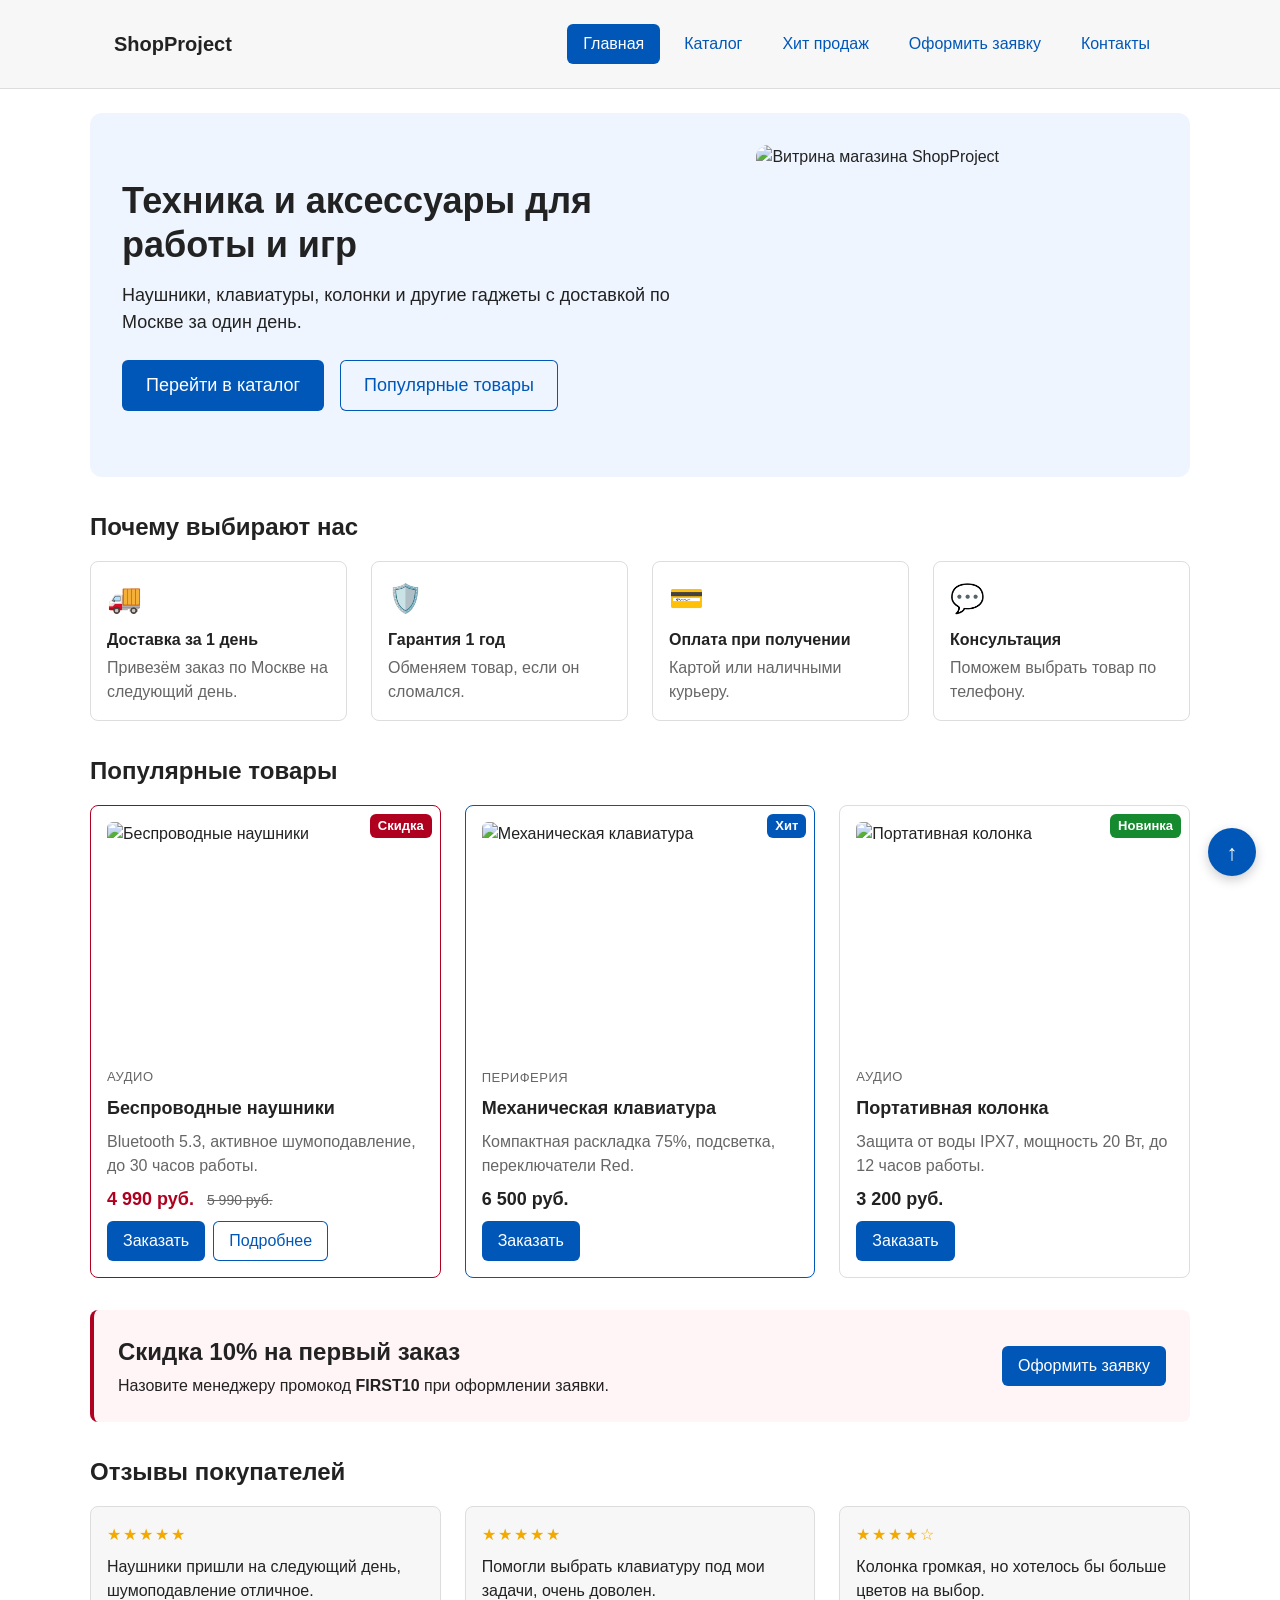
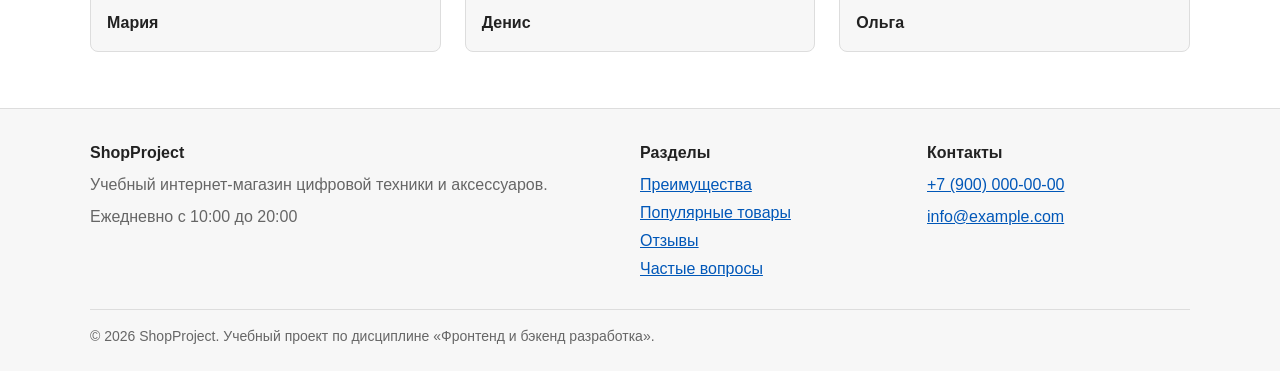
==== index.html @ fd43e6f9 "docs: add comments to HTML, CSS and JS" ====
<!DOCTYPE html>
<!-- Язык страницы - русский -->
<html lang="ru">
<!-- head - служебная информация о странице, на экране не видна -->
<head>
  <!-- Кодировка UTF-8, чтобы правильно отображались русские буквы -->
  <meta charset="UTF-8">
  <!-- Ширина страницы равна ширине экрана устройства -->
  <meta name="viewport" content="width=device-width, initial-scale=1.0">
  <!-- Краткое описание страницы для поисковиков -->
  <meta name="description" content="Интернет-магазин цифровой техники и аксессуаров: наушники, клавиатуры, колонки. Популярные товары, отзывы и быстрая заявка.">
  <!-- Open Graph: как выглядит ссылка на сайт в мессенджерах -->
  <meta property="og:type" content="website">
  <!-- Заголовок для превью ссылки -->
  <meta property="og:title" content="ShopProject — интернет-магазин цифровой техники">
  <!-- Описание для превью ссылки -->
  <meta property="og:description" content="Интернет-магазин цифровой техники и аксессуаров: наушники, клавиатуры, колонки. Популярные товары, отзывы и быстрая заявка.">
  <!-- Картинка для превью ссылки -->
  <meta property="og:image" content="https://marni52.github.io/kr1-html-css-shop/images/preview.jpg">
  <!-- Название вкладки браузера (у каждой страницы своё) -->
  <title>ShopProject — интернет-магазин цифровой техники</title>
  <!-- Иконка сайта во вкладке -->
  <link rel="icon" href="images/favicon.svg" type="image/svg+xml">
  <!-- Подключение общего файла стилей -->
  <link rel="stylesheet" href="css/style.css">
  <!-- Подключение скрипта; defer - скрипт выполнится после загрузки HTML -->
  <script src="js/main.js" defer></script>
</head>
<!-- body - всё, что видно на экране -->
<body>
  <!-- Шапка сайта; класс site-header делает её «липкой» (position: sticky) -->
  <header class="site-header">
    <!-- Внутренний контейнер: логотип и меню в одну строку через Flexbox -->
    <div class="site-header__inner">
      <!-- Логотип - ссылка на главную страницу -->
      <a class="site-header__logo" href="index.html">ShopProject</a>

      <!-- Основное меню; aria-label объясняет назначение блока экранному диктору -->
      <nav class="site-nav" aria-label="Основная навигация">
        <!-- Список пунктов меню; у текущей страницы модификатор site-nav__link--active и aria-current="page" -->
        <ul class="site-nav__list">
        <li class="site-nav__item"><a class="site-nav__link site-nav__link--active" href="index.html" aria-current="page">Главная</a></li>
        <li class="site-nav__item"><a class="site-nav__link" href="catalog.html">Каталог</a></li>
        <li class="site-nav__item"><a class="site-nav__link" href="product.html">Хит продаж</a></li>
        <li class="site-nav__item"><a class="site-nav__link" href="order.html">Оформить заявку</a></li>
        <li class="site-nav__item"><a class="site-nav__link" href="contacts.html">Контакты</a></li>
        </ul>
      </nav>
    </div>
  </header>

  <!-- main - основное содержимое страницы, на странице он один -->
  <main>
    <!-- Hero-блок: первый экран, текст и картинка в две колонки (Grid) -->
    <section class="hero">
      <!-- Левая колонка с текстом -->
      <div class="hero__content">
        <!-- Главный заголовок страницы h1 -->
        <h1 class="hero__title">Техника и аксессуары для работы и игр</h1>
        <!-- Подзаголовок -->
        <p class="hero__text">Наушники, клавиатуры, колонки и другие гаджеты с доставкой по Москве за один день.</p>
        <!-- Кнопки первого экрана в строку (Flexbox) -->
        <div class="hero__actions">
          <!-- Основная кнопка - переход в каталог -->
          <a class="button button--primary button--large" href="catalog.html">Перейти в каталог</a>
          <!-- Второстепенная кнопка - якорь на популярные товары -->
          <a class="button button--secondary button--large" href="#popular">Популярные товары</a>
        </div>
      </div>
      <!-- Правая колонка с картинкой витрины -->
      <img class="hero__image" src="images/products/store.svg" alt="Витрина магазина ShopProject" width="400" height="300">
    </section>

    <!-- Раздел «Преимущества»; id - цель якоря index.html#advantages -->
    <section class="section" id="advantages">
      <!-- Заголовок раздела -->
      <h2 class="section__title">Почему выбирают нас</h2>
      <!-- Список преимуществ, 4 колонки (Grid) -->
      <ul class="advantages-list">
        <!-- Преимущество 1; aria-hidden скрывает эмодзи от экранного диктора -->
        <li class="advantages-list__item"><span class="advantages-list__icon" aria-hidden="true">🚚</span><span class="advantages-list__title">Доставка за 1 день</span><span class="advantages-list__text">Привезём заказ по Москве на следующий день.</span></li>
        <!-- Преимущество 2 -->
        <li class="advantages-list__item"><span class="advantages-list__icon" aria-hidden="true">🛡️</span><span class="advantages-list__title">Гарантия 1 год</span><span class="advantages-list__text">Обменяем товар, если он сломался.</span></li>
        <!-- Преимущество 3 -->
        <li class="advantages-list__item"><span class="advantages-list__icon" aria-hidden="true">💳</span><span class="advantages-list__title">Оплата при получении</span><span class="advantages-list__text">Картой или наличными курьеру.</span></li>
        <!-- Преимущество 4 -->
        <li class="advantages-list__item"><span class="advantages-list__icon" aria-hidden="true">💬</span><span class="advantages-list__title">Консультация</span><span class="advantages-list__text">Поможем выбрать товар по телефону.</span></li>
      </ul>
    </section>

    <!-- Раздел «Популярные товары»; id - цель якоря index.html#popular -->
    <section class="section" id="popular">
      <!-- Заголовок раздела -->
      <h2 class="section__title">Популярные товары</h2>
      <!-- Сетка карточек: 3 колонки через CSS Grid -->
      <div class="products-grid">
        <!-- Карточка товара: блок product-card с модификатором product-card--discount -->
        <article class="product-card product-card--discount">
          <!-- Бейдж «Скидка»: position: absolute в правом верхнем углу карточки -->
          <span class="product-card__badge product-card__badge--sale">Скидка</span>
          <!-- Картинка товара; alt - описание для тех, у кого картинка не загрузилась -->
          <img class="product-card__image" src="images/products/headphones.svg" alt="Беспроводные наушники" width="400" height="300" loading="lazy">
          <!-- Категория товара -->
          <p class="product-card__category">Аудио</p>
          <!-- Название товара - ссылка на страницу товара -->
          <h3 class="product-card__title"><a class="product-card__link" href="product.html">Беспроводные наушники</a></h3>
          <!-- Краткое описание -->
          <p class="product-card__description">Bluetooth 5.3, активное шумоподавление, до 30 часов работы.</p>
          <!-- Цена; старая цена перечёркнута (del - удалённый текст) -->
          <p class="product-card__price">4 990 руб. <del class="product-card__old-price">5 990 руб.</del></p>
          <!-- Кнопки карточки, прижаты к низу (margin-top: auto) -->
          <div class="product-card__actions">
            <!-- Кнопка «Заказать»: data-product хранит название товара для формы -->
            <button class="button button--primary product-card__button" type="button" data-product="Беспроводные наушники">Заказать</button>
            <!-- Ссылка на подробную страницу товара -->
            <a class="button button--secondary product-card__button" href="product.html">Подробнее</a>
          </div>
        </article>

        <!-- Карточка товара: блок product-card с модификатором product-card--featured -->
        <article class="product-card product-card--featured">
          <!-- Бейдж «Хит»: position: absolute в правом верхнем углу карточки -->
          <span class="product-card__badge product-card__badge--hit">Хит</span>
          <!-- Картинка товара; alt - описание для тех, у кого картинка не загрузилась -->
          <img class="product-card__image" src="images/products/keyboard.svg" alt="Механическая клавиатура" width="400" height="300" loading="lazy">
          <!-- Категория товара -->
          <p class="product-card__category">Периферия</p>
          <!-- Название товара -->
          <h3 class="product-card__title">Механическая клавиатура</h3>
          <!-- Краткое описание -->
          <p class="product-card__description">Компактная раскладка 75%, подсветка, переключатели Red.</p>
          <!-- Цена -->
          <p class="product-card__price">6 500 руб.</p>
          <!-- Кнопки карточки, прижаты к низу (margin-top: auto) -->
          <div class="product-card__actions">
            <!-- Кнопка «Заказать»: data-product хранит название товара для формы -->
            <button class="button button--primary product-card__button" type="button" data-product="Механическая клавиатура">Заказать</button>
          </div>
        </article>

        <!-- Карточка товара: блок product-card -->
        <article class="product-card">
          <!-- Бейдж «Новинка»: position: absolute в правом верхнем углу карточки -->
          <span class="product-card__badge product-card__badge--new">Новинка</span>
          <!-- Картинка товара; alt - описание для тех, у кого картинка не загрузилась -->
          <img class="product-card__image" src="images/products/speaker.svg" alt="Портативная колонка" width="400" height="300" loading="lazy">
          <!-- Категория товара -->
          <p class="product-card__category">Аудио</p>
          <!-- Название товара -->
          <h3 class="product-card__title">Портативная колонка</h3>
          <!-- Краткое описание -->
          <p class="product-card__description">Защита от воды IPX7, мощность 20 Вт, до 12 часов работы.</p>
          <!-- Цена -->
          <p class="product-card__price">3 200 руб.</p>
          <!-- Кнопки карточки, прижаты к низу (margin-top: auto) -->
          <div class="product-card__actions">
            <!-- Кнопка «Заказать»: data-product хранит название товара для формы -->
            <button class="button button--primary product-card__button" type="button" data-product="Портативная колонка">Заказать</button>
          </div>
        </article>
      </div>

      <!-- Сообщение об успешной отправке; hidden - скрыто, пока форма не отправлена; role="status" - диктор прочитает его -->
      <p class="success-message" id="success-message" role="status" tabindex="-1" hidden>Форма успешно отправлена! Мы свяжемся с вами в течение часа.</p>
    </section>

    <!-- aside - дополнительный блок: акция, не основное содержимое страницы -->
    <aside class="promo">
      <!-- Текст акции -->
      <div class="promo__content">
        <!-- Заголовок акции -->
        <h2 class="promo__title">Скидка 10% на первый заказ</h2>
        <!-- Условия акции -->
        <p class="promo__text">Назовите менеджеру промокод <strong>FIRST10</strong> при оформлении заявки.</p>
      </div>
      <!-- Кнопка перехода к заявке -->
      <a class="button button--primary" href="order.html">Оформить заявку</a>
    </aside>

    <!-- Раздел «Отзывы»; id - цель якоря index.html#reviews -->
    <section class="section" id="reviews">
      <!-- Заголовок раздела -->
      <h2 class="section__title">Отзывы покупателей</h2>
      <!-- Отзывы сеткой в 3 колонки -->
      <div class="reviews">
        <!-- Отзыв 1: figure объединяет цитату и подпись -->
        <figure class="review">
          <!-- Оценка звёздами; role="img" и aria-label - оценка словами для экранного диктора -->
          <p class="review__rating" role="img" aria-label="Оценка 5 из 5">★★★★★</p>
          <!-- Текст отзыва -->
          <blockquote class="review__text">Наушники пришли на следующий день, шумоподавление отличное.</blockquote>
          <!-- Автор отзыва -->
          <figcaption><cite class="review__author">Мария</cite></figcaption>
        </figure>
        <!-- Отзыв 2 -->
        <figure class="review">
          <!-- Оценка -->
          <p class="review__rating" role="img" aria-label="Оценка 5 из 5">★★★★★</p>
          <!-- Текст -->
          <blockquote class="review__text">Помогли выбрать клавиатуру под мои задачи, очень доволен.</blockquote>
          <!-- Автор -->
          <figcaption><cite class="review__author">Денис</cite></figcaption>
        </figure>
        <!-- Отзыв 3 -->
        <figure class="review">
          <!-- Оценка 4 из 5 -->
          <p class="review__rating" role="img" aria-label="Оценка 4 из 5">★★★★☆</p>
          <!-- Текст -->
          <blockquote class="review__text">Колонка громкая, но хотелось бы больше цветов на выбор.</blockquote>
          <!-- Автор -->
          <figcaption><cite class="review__author">Ольга</cite></figcaption>
        </figure>
      </div>
    </section>
  </main>

  <!-- Подвал сайта; id="contacts" - цель якорной ссылки index.html#contacts -->
  <footer class="site-footer" id="contacts">
    <!-- Три колонки подвала через Grid -->
    <div class="site-footer__inner">
      <!-- Колонка «О магазине» -->
      <section class="site-footer__column">
        <!-- Заголовок колонки -->
        <h2 class="site-footer__title">ShopProject</h2>
        <!-- Описание магазина -->
        <p class="site-footer__text">Учебный интернет-магазин цифровой техники и аксессуаров.</p>
        <!-- Режим работы -->
        <p class="site-footer__text">Ежедневно с 10:00 до 20:00</p>
      </section>

      <!-- Колонка с навигацией по разделам главной страницы -->
      <nav class="site-footer__column" aria-label="Разделы сайта">
        <!-- Заголовок колонки -->
        <h2 class="site-footer__title">Разделы</h2>
        <!-- Список якорных ссылок на разделы главной -->
        <ul class="site-footer__list">
          <li class="site-footer__item"><a href="index.html#advantages">Преимущества</a></li>
          <li class="site-footer__item"><a href="index.html#popular">Популярные товары</a></li>
          <li class="site-footer__item"><a href="index.html#reviews">Отзывы</a></li>
          <li class="site-footer__item"><a href="contacts.html#faq">Частые вопросы</a></li>
        </ul>
      </nav>

      <!-- Колонка с контактами -->
      <section class="site-footer__column">
        <!-- Заголовок колонки -->
        <h2 class="site-footer__title">Контакты</h2>
        <!-- Телефон: tel: открывает звонок на телефоне -->
        <p class="site-footer__text"><a href="tel:+79000000000">+7 (900) 000-00-00</a></p>
        <!-- Почта: mailto: открывает почтовую программу -->
        <p class="site-footer__text"><a href="mailto:info@example.com">info@example.com</a></p>
      </section>
    </div>

    <!-- Строка с копирайтом; &copy; - значок © -->
    <p class="site-footer__copyright">&copy; 2026 ShopProject. Учебный проект по дисциплине «Фронтенд и бэкенд разработка».</p>
  </footer>

  <!-- Кнопка «Наверх»: position: fixed держит её в правом нижнем углу окна; #top - начало страницы -->
  <a class="back-to-top" href="#top" aria-label="Наверх">&uarr;</a>

  <!-- Модальное окно заявки; открывается методом showModal() из js/main.js -->
  <dialog class="order-dialog" id="order-dialog" aria-labelledby="order-dialog-title">
    <!-- Заголовок окна; на него ссылается aria-labelledby -->
    <h2 class="order-dialog__title" id="order-dialog-title">Оформление заявки</h2>
    <!-- Сюда скрипт пишет название выбранного товара -->
    <p class="order-dialog__product" id="order-dialog-product"></p>

    <!-- Форма заявки; novalidate - проверку делает наш скрипт, а не автоматическая отправка браузера -->
    <form class="order-form" id="order-form" action="#" method="post" novalidate>
      <!-- Скрытое поле: сюда скрипт записывает выбранный товар -->
      <input id="selected-product" name="selected-product" type="hidden">

      <!-- Поле «Имя» -->
      <div class="order-form__field">
        <!-- Подпись; for совпадает с id поля - клик по подписи ставит курсор в поле -->
        <label class="order-form__label" for="order-name">Имя <span class="order-form__required">*</span></label>
        <!-- Текстовое поле: минимум 2 символа, обязательно для заполнения -->
        <input class="order-form__input" id="order-name" name="name" type="text" placeholder="Введите ваше имя" minlength="2" autocomplete="given-name" required>
      </div>

      <!-- Поле «E-mail» -->
      <div class="order-form__field">
        <!-- Подпись поля -->
        <label class="order-form__label" for="order-email">E-mail <span class="order-form__required">*</span></label>
        <!-- type="email" - браузер проверяет формат почты -->
        <input class="order-form__input" id="order-email" name="email" type="email" placeholder="example@mail.ru" autocomplete="email" required>
      </div>

      <!-- Поле «Телефон» -->
      <div class="order-form__field">
        <!-- Подпись поля -->
        <label class="order-form__label" for="order-phone">Телефон <span class="order-form__required">*</span></label>
        <!-- type="tel" открывает цифровую клавиатуру на телефоне; pattern - формат номера -->
        <input class="order-form__input" id="order-phone" name="phone" type="tel" inputmode="tel" placeholder="+7 (900) 000-00-00" pattern="^\+7 \(\d{3}\) \d{3}-\d{2}-\d{2}$" aria-describedby="order-phone-hint" required>
        <!-- Подсказка формата; связана с полем через aria-describedby -->
        <small class="order-form__hint" id="order-phone-hint">Формат: +7 (900) 000-00-00</small>
      </div>

      <!-- Поле «Дата связи» (необязательное) -->
      <div class="order-form__field">
        <!-- Подпись поля -->
        <label class="order-form__label" for="order-date">Удобная дата связи</label>
        <!-- type="date" - выбор даты из календаря -->
        <input class="order-form__input" id="order-date" name="date" type="date">
      </div>

      <!-- Поле «Тема заявки» -->
      <div class="order-form__field">
        <!-- Подпись поля -->
        <label class="order-form__label" for="order-topic">Тема заявки <span class="order-form__required">*</span></label>
        <!-- Выпадающий список; пустой value у первого пункта - значит, тема не выбрана -->
        <select class="order-form__select" id="order-topic" name="topic" required>
          <option value="">Выберите тему</option>
          <option value="product">Заказ товара</option>
          <option value="consultation">Консультация</option>
          <option value="delivery">Доставка</option>
        </select>
      </div>

      <!-- Поле «Комментарий» -->
      <div class="order-form__field">
        <!-- Подпись поля -->
        <label class="order-form__label" for="order-comment">Комментарий</label>
        <!-- textarea - многострочное поле, rows="3" - высота в 3 строки -->
        <textarea class="order-form__textarea" id="order-comment" name="comment" rows="3" placeholder="Укажите дополнительную информацию"></textarea>
      </div>

      <!-- Согласие на обработку данных -->
      <div class="order-form__field">
        <!-- Флажок внутри label - клик по тексту тоже ставит галочку -->
        <label class="order-form__option">
          <!-- required - без галочки форма не отправится -->
          <input class="order-form__checkbox" id="order-agreement" name="agreement" type="checkbox" required>
          Я согласен на обработку персональных данных
        </label>
      </div>

      <!-- Кнопки формы -->
      <div class="order-form__actions">
        <!-- type="button" - кнопка не отправляет форму, а закрывает окно -->
        <button class="button button--secondary" type="button" id="close-order-dialog">Закрыть</button>
        <!-- type="submit" - отправка формы -->
        <button class="button button--primary" type="submit">Отправить заявку</button>
      </div>
    </form>
  </dialog>
</body>
</html>
---- css/style.css ----
/* =========================================================
   Стили учебного интернет-магазина ShopProject
   Порядок разделов:
   1. Переменные  2. Базовые стили  3. Кнопки
   4. Шапка, навигация, подвал  5. Общие блоки страниц
   6. Карточки и сетки  7. Каталог  8. Страница товара
   9. Страница заказа  10. Контакты и FAQ
   11. Модальное окно и форма  12. Кнопка «Наверх»
   ========================================================= */

/* =========================================================
   1. Переменные проекта
   ========================================================= */

:root { /* :root - корневой элемент html, здесь хранятся переменные */
  /* Цвета */
  --color-bg: #ffffff; /* фон страницы */
  --color-text: #222222; /* основной цвет текста */
  --color-muted: #666666; /* приглушённый текст: описания, подсказки */
  --color-primary: #0057b8; /* фирменный синий цвет: кнопки, ссылки */
  --color-primary-dark: #003f86; /* тёмный синий для наведения */
  --color-border: #dddddd; /* цвет рамок */
  --color-surface: #f7f7f7; /* серый фон шапки, подвала, фильтров */
  --color-surface-accent: #eef5ff; /* голубой фон hero-блока */
  --color-danger: #b00020; /* красный: ошибки и скидки */
  --color-danger-bg: #fff5f6; /* светло-красный фон поля с ошибкой */
  --color-success: #168a2f; /* зелёный: успешная отправка, наличие */
  --color-success-bg: #eefaf0; /* светло-зелёный фон сообщения об успехе */
  --color-warning: #f2a900; /* жёлтый: звёзды рейтинга */
  --color-white: #ffffff; /* белый текст на цветных кнопках */
  --color-backdrop: rgba(0, 0, 0, 0.5); /* полупрозрачное затемнение за модальным окном */

  /* Отступы - единая шкала */
  --space-xs: 4px; /* очень маленький отступ */
  --space-sm: 8px; /* маленький отступ */
  --space-md: 16px; /* средний отступ */
  --space-lg: 24px; /* большой отступ */
  --space-xl: 32px; /* очень большой отступ */

  /* Скругления углов */
  --radius-sm: 6px; /* кнопки и поля */
  --radius-md: 8px; /* карточки */
  --radius-lg: 12px; /* крупные блоки и модальное окно */

  /* Размеры */
  --container-width: 1100px; /* максимальная ширина содержимого */
  --header-height: 88px; /* высота шапки, нужна для sticky-фильтра */
  --focus-ring: 2px solid var(--color-primary); /* рамка фокуса для клавиатуры */

  /* Слои (z-index) */
  --z-header: 10; /* шапка выше содержимого страницы */
  --z-back-to-top: 20; /* кнопка «Наверх» выше шапки */
}

/* =========================================================
   2. Базовые стили
   ========================================================= */

* { /* * - универсальный селектор, все элементы */
  box-sizing: border-box; /* width включает padding и border */
}

html {
  scroll-behavior: smooth; /* плавная прокрутка к якорям */
  scroll-padding-top: calc(var(--header-height) + var(--space-md)); /* якорь не прячется под sticky-шапкой */
}

body {
  margin: 0; /* убираем стандартный отступ браузера */
  font-family: Arial, sans-serif; /* основной шрифт сайта */
  line-height: 1.5; /* межстрочный интервал для читаемости */
  color: var(--color-text); /* цвет текста из переменной */
  background-color: var(--color-bg); /* цвет фона из переменной */
}

main {
  padding: var(--space-lg); /* отступ основного содержимого от краёв окна */
}

img {
  display: block; /* убираем пустое место под картинкой */
  max-width: 100%; /* картинка не выходит за пределы родителя */
  height: auto; /* высота меняется пропорционально ширине */
}

a {
  color: var(--color-primary); /* цвет ссылок */
}

a:hover {
  color: var(--color-primary-dark); /* ссылка темнеет при наведении */
}

a:focus-visible {
  outline: var(--focus-ring); /* видимая рамка при переходе клавишей Tab */
  outline-offset: 3px; /* рамка отодвинута от текста */
}

:target { /* элемент, к которому перешли по якорю (#popular и т.п.) */
  outline: 2px dashed var(--color-primary); /* пунктирная рамка показывает, куда перешли */
  outline-offset: 4px; /* рамка чуть дальше от блока */
}

/* =========================================================
   3. Блок button - кнопка
   ========================================================= */

.button {
  display: inline-block; /* кнопка в строку, но с внутренними отступами */
  padding: var(--space-sm) var(--space-md); /* внутренние отступы: 8px сверху/снизу, 16px слева/справа */
  font: inherit; /* шрифт как у страницы, а не системный */
  text-align: center; /* текст по центру кнопки */
  text-decoration: none; /* у ссылки-кнопки нет подчёркивания */
  border: none; /* убираем стандартную рамку button */
  border-radius: var(--radius-sm); /* скругление углов */
  cursor: pointer; /* курсор-рука при наведении */
}

.button--primary { /* модификатор: основная синяя кнопка */
  color: var(--color-white); /* белый текст */
  background-color: var(--color-primary); /* синий фон */
}

.button--primary:hover {
  color: var(--color-white); /* текст остаётся белым */
  background-color: var(--color-primary-dark); /* фон темнеет при наведении */
}

.button--secondary { /* модификатор: второстепенная кнопка с рамкой */
  color: var(--color-primary); /* синий текст */
  background-color: transparent; /* прозрачный фон */
  box-shadow: inset 0 0 0 1px var(--color-primary); /* рамка тенью, чтобы размер не менялся */
}

.button--secondary:hover {
  color: var(--color-white); /* текст белеет */
  background-color: var(--color-primary); /* фон закрашивается синим */
}

.button--large { /* модификатор: увеличенная кнопка */
  padding: 12px var(--space-lg); /* больше внутренние отступы */
  font-size: 18px; /* крупнее текст */
}

.button:active {
  transform: translateY(1px); /* кнопка «нажимается» вниз на 1px */
}

.button:focus-visible {
  outline: var(--focus-ring); /* рамка фокуса для клавиатуры */
  outline-offset: 3px; /* отступ рамки от кнопки */
}

.button:disabled,
.button--disabled { /* недоступная кнопка */
  opacity: 0.6; /* кнопка бледнее */
  cursor: not-allowed; /* курсор «запрещено» */
}

/* =========================================================
   4. Шапка, навигация, подвал
   ========================================================= */

.site-header {
  position: sticky; /* шапка прилипает к верху окна при прокрутке */
  top: 0; /* прилипает к самому верху */
  z-index: var(--z-header); /* шапка поверх карточек и другого содержимого */
  background-color: var(--color-surface); /* серый фон, чтобы под шапкой не просвечивал текст */
  border-bottom: 1px solid var(--color-border); /* линия под шапкой */
}

.site-header__inner {
  display: flex; /* логотип и меню в одну строку */
  flex-wrap: wrap; /* меню переносится, если не хватает места */
  justify-content: space-between; /* логотип слева, меню справа */
  align-items: center; /* выравнивание по вертикали по центру */
  gap: var(--space-md); /* расстояние между логотипом и меню */
  max-width: var(--container-width); /* ширина не больше контейнера */
  margin: 0 auto; /* контейнер по центру страницы */
  padding: var(--space-lg); /* внутренние отступы шапки */
}

.site-header__logo {
  font-size: 20px; /* размер текста логотипа */
  font-weight: 700; /* жирный логотип */
  color: var(--color-text); /* тёмный цвет */
  text-decoration: none; /* без подчёркивания */
}

.site-header__logo:hover {
  color: var(--color-primary); /* при наведении логотип синеет */
}

.site-nav__list {
  display: flex; /* пункты меню в строку */
  flex-wrap: wrap; /* перенос пунктов на новую строку */
  justify-content: center; /* пункты по центру */
  align-items: center; /* по вертикали по центру */
  gap: var(--space-sm); /* расстояние между пунктами */
  margin: 0; /* убираем стандартный отступ списка */
  padding: 0; /* убираем стандартный отступ слева у ul */
  list-style: none; /* убираем маркеры списка */
}

.site-nav__link {
  display: inline-block; /* чтобы у ссылки работали padding */
  padding: var(--space-sm) var(--space-md); /* увеличиваем область клика */
  color: var(--color-primary); /* синий текст */
  text-decoration: none; /* без подчёркивания */
  border-radius: var(--radius-sm); /* скругление фона при наведении */
}

.site-nav__link:hover {
  color: var(--color-white); /* белый текст при наведении */
  background-color: var(--color-primary); /* синий фон при наведении */
}

.site-nav__link:focus-visible {
  outline: var(--focus-ring); /* рамка фокуса */
  outline-offset: 3px; /* отступ рамки */
}

.site-nav__link--active { /* модификатор: ссылка на текущую страницу */
  color: var(--color-white); /* белый текст */
  background-color: var(--color-primary); /* выделена синим фоном */
}

.site-footer {
  padding: var(--space-xl) var(--space-lg) var(--space-lg); /* отступы подвала */
  background-color: var(--color-surface); /* серый фон */
  border-top: 1px solid var(--color-border); /* линия над подвалом */
}

.site-footer__inner {
  display: grid; /* колонки подвала через Grid */
  grid-template-columns: 2fr 1fr 1fr; /* первая колонка в 2 раза шире */
  gap: var(--space-lg); /* расстояние между колонками */
  max-width: var(--container-width); /* ширина как у контейнера */
  margin: 0 auto; /* по центру */
}

.site-footer__title {
  margin: 0 0 var(--space-sm); /* отступ только снизу */
  font-size: 16px; /* размер заголовка колонки */
}

.site-footer__text {
  margin: 0 0 var(--space-sm); /* отступ снизу между строками */
  color: var(--color-muted); /* серый текст */
}

.site-footer__list {
  margin: 0; /* без внешних отступов */
  padding: 0; /* без отступа слева */
  list-style: none; /* без маркеров */
}

.site-footer__item {
  margin-bottom: var(--space-xs); /* расстояние между пунктами */
}

.site-footer__copyright {
  max-width: var(--container-width); /* ширина как у контейнера */
  margin: var(--space-lg) auto 0; /* отступ сверху, по центру */
  padding-top: var(--space-md); /* отступ от линии */
  border-top: 1px solid var(--color-border); /* линия над копирайтом */
  font-size: 14px; /* мелкий текст */
  color: var(--color-muted); /* серый цвет */
}

/* =========================================================
   5. Общие блоки страниц
   ========================================================= */

.breadcrumbs {
  max-width: var(--container-width); /* ширина как у контейнера */
  margin: 0 auto var(--space-md); /* по центру, отступ снизу */
  font-size: 14px; /* мелкий шрифт */
  color: var(--color-muted); /* серый цвет */
}

.breadcrumbs__link {
  color: var(--color-primary); /* ссылки синие */
}

.breadcrumbs__current::before { /* ::before добавляет текст перед элементом */
  content: " / "; /* разделитель между пунктами */
  color: var(--color-muted); /* серый разделитель */
}

.breadcrumbs__link + .breadcrumbs__link::before { /* разделитель между двумя ссылками подряд */
  content: " / "; /* такой же разделитель */
  color: var(--color-muted); /* серый цвет */
}

.hero {
  display: grid; /* текст и картинка в две колонки */
  grid-template-columns: 3fr 2fr; /* текст шире картинки */
  align-items: center; /* по вертикали по центру */
  gap: var(--space-xl); /* расстояние между колонками */
  max-width: var(--container-width); /* ширина контейнера */
  margin: 0 auto var(--space-xl); /* по центру, отступ снизу */
  padding: var(--space-xl); /* внутренние отступы */
  background-color: var(--color-surface-accent); /* голубой фон */
  border-radius: var(--radius-lg); /* скруглённые углы */
}

.hero__title {
  margin: 0 0 var(--space-md); /* отступ только снизу */
  font-size: 36px; /* крупный заголовок */
  line-height: 1.2; /* плотнее строки у заголовка */
}

.hero__text {
  margin: 0 0 var(--space-lg); /* отступ снизу до кнопок */
  font-size: 18px; /* текст крупнее обычного */
}

.hero__actions {
  display: flex; /* кнопки в строку */
  flex-wrap: wrap; /* перенос кнопок на узком экране */
  gap: var(--space-md); /* расстояние между кнопками */
}

.hero__image {
  border-radius: var(--radius-lg); /* скругление картинки */
}

.section {
  max-width: var(--container-width); /* ширина контейнера */
  margin: 0 auto var(--space-xl); /* по центру, отступ снизу */
}

.section__title {
  margin: 0 0 var(--space-md); /* отступ под заголовком */
}

.section__text {
  margin: 0 0 var(--space-md); /* отступ под абзацем */
  color: var(--color-muted); /* серый текст */
}

.advantages-list {
  display: grid; /* преимущества сеткой */
  grid-template-columns: repeat(4, 1fr); /* 4 равные колонки */
  gap: var(--space-lg); /* расстояние между ячейками */
  margin: 0; /* без отступов списка */
  padding: 0; /* без отступа слева */
  list-style: none; /* без маркеров */
}

.advantages-list__item {
  padding: var(--space-md); /* внутренний отступ */
  border: 1px solid var(--color-border); /* рамка */
  border-radius: var(--radius-md); /* скругление */
}

.advantages-list__icon {
  display: block; /* иконка на отдельной строке */
  margin-bottom: var(--space-sm); /* отступ под иконкой */
  font-size: 28px; /* размер эмодзи-иконки */
}

.advantages-list__title {
  display: block; /* заголовок на отдельной строке */
  margin-bottom: var(--space-xs); /* отступ под заголовком */
  font-weight: 700; /* жирный */
}

.advantages-list__text {
  color: var(--color-muted); /* серый текст */
}

.promo { /* блок акции (aside на главной) */
  display: flex; /* текст и кнопка в строку */
  flex-wrap: wrap; /* перенос на узком экране */
  justify-content: space-between; /* текст слева, кнопка справа */
  align-items: center; /* по центру по вертикали */
  gap: var(--space-md); /* расстояние */
  max-width: var(--container-width); /* ширина контейнера */
  margin: 0 auto var(--space-xl); /* по центру, отступ снизу */
  padding: var(--space-lg); /* внутренние отступы */
  border-left: 4px solid var(--color-danger); /* красная полоса слева */
  background-color: var(--color-danger-bg); /* светло-красный фон */
  border-radius: var(--radius-md); /* скругление */
}

.promo__title {
  margin: 0 0 var(--space-xs); /* отступ снизу */
}

.promo__text {
  margin: 0; /* без отступов */
}

.reviews {
  display: grid; /* отзывы сеткой */
  grid-template-columns: repeat(3, 1fr); /* 3 колонки */
  gap: var(--space-lg); /* расстояние */
}

.review {
  margin: 0; /* у blockquote/figure есть стандартный отступ - убираем */
  padding: var(--space-md); /* внутренний отступ */
  border: 1px solid var(--color-border); /* рамка */
  border-radius: var(--radius-md); /* скругление */
  background-color: var(--color-surface); /* серый фон */
}

.review__rating {
  margin: 0 0 var(--space-sm); /* отступ снизу */
  color: var(--color-warning); /* жёлтые звёзды */
  letter-spacing: 2px; /* расстояние между звёздами */
}

.review__text {
  margin: 0 0 var(--space-sm); /* отступ снизу */
}

.review__author {
  font-weight: 700; /* имя автора жирным */
  font-style: normal; /* у cite по умолчанию курсив - убираем */
}

.success-message {
  margin: var(--space-lg) 0 0; /* отступ сверху */
  padding: var(--space-md); /* внутренний отступ */
  border-left: 4px solid var(--color-success); /* зелёная полоса слева */
  background-color: var(--color-success-bg); /* светло-зелёный фон */
}

/* =========================================================
   6. Карточки товаров и сетка
   ========================================================= */

.products-grid {
  display: grid; /* карточки сеткой */
  grid-template-columns: repeat(3, 1fr); /* 3 равные колонки */
  gap: var(--space-lg); /* расстояние между карточками */
}

.product-card {
  position: relative; /* относительно карточки позиционируется бейдж */
  display: flex; /* содержимое карточки через Flexbox */
  flex-direction: column; /* элементы сверху вниз */
  gap: var(--space-sm); /* расстояние между элементами */
  padding: var(--space-md); /* внутренний отступ */
  border: 1px solid var(--color-border); /* рамка */
  border-radius: var(--radius-md); /* скругление */
  background-color: var(--color-bg); /* белый фон */
  transition: border-color 0.2s, box-shadow 0.2s; /* плавная смена рамки и тени */
}

.product-card:hover {
  border-color: var(--color-primary); /* рамка синеет при наведении */
  box-shadow: 0 4px 12px rgba(0, 0, 0, 0.08); /* лёгкая тень при наведении */
}

.product-card--featured { /* модификатор: выделенная карточка */
  border-color: var(--color-primary); /* синяя рамка сразу */
}

.product-card--discount { /* модификатор: товар со скидкой */
  border-color: var(--color-danger); /* красная рамка */
}

.product-card--out-of-stock { /* модификатор: нет в наличии */
  opacity: 0.7; /* карточка бледнее */
}

.product-card__badge {
  position: absolute; /* бейдж поверх карточки */
  top: var(--space-sm); /* 8px от верхнего края карточки */
  right: var(--space-sm); /* 8px от правого края карточки */
  z-index: 1; /* бейдж поверх картинки */
  padding: 2px var(--space-sm); /* внутренние отступы */
  font-size: 13px; /* мелкий текст */
  font-weight: 700; /* жирный */
  color: var(--color-white); /* белый текст */
  background-color: var(--color-primary); /* синий фон по умолчанию */
  border-radius: var(--radius-sm); /* скругление */
}

.product-card__badge--hit { /* модификатор бейджа «Хит» */
  background-color: var(--color-primary); /* синий */
}

.product-card__badge--sale { /* модификатор бейджа «Скидка» */
  background-color: var(--color-danger); /* красный */
}

.product-card__badge--new { /* модификатор бейджа «Новинка» */
  background-color: var(--color-success); /* зелёный */
}

.product-card__image {
  width: 100%; /* картинка на всю ширину карточки */
  aspect-ratio: 4 / 3; /* пропорции 4:3 */
  object-fit: cover; /* картинка заполняет область без искажений */
  border-radius: var(--radius-sm); /* скругление */
}

.product-card__category {
  margin: 0; /* без отступов */
  font-size: 13px; /* мелкий текст */
  text-transform: uppercase; /* заглавные буквы */
  letter-spacing: 0.5px; /* разрядка букв */
  color: var(--color-muted); /* серый */
}

.product-card__title {
  margin: 0; /* без отступов */
  font-size: 18px; /* размер заголовка */
}

.product-card__link {
  color: var(--color-text); /* ссылка-заголовок тёмная */
  text-decoration: none; /* без подчёркивания */
}

.product-card__link:hover {
  color: var(--color-primary); /* синеет при наведении */
}

.product-card__description {
  margin: 0; /* без отступов */
  color: var(--color-muted); /* серый текст */
}

.product-card__price {
  margin: 0; /* без отступов */
  font-size: 18px; /* крупнее */
  font-weight: 700; /* жирная цена */
}

.product-card--discount .product-card__price {
  color: var(--color-danger); /* у товара со скидкой цена красная */
}

.product-card__old-price {
  margin-left: var(--space-sm); /* отступ от новой цены */
  font-size: 14px; /* мельче */
  font-weight: 400; /* обычная толщина */
  color: var(--color-muted); /* серая */
  text-decoration: line-through; /* перечёркнута */
}

.product-card__actions {
  display: flex; /* кнопки в строку */
  flex-wrap: wrap; /* перенос кнопок */
  gap: var(--space-sm); /* расстояние между кнопками */
  margin-top: auto; /* блок кнопок прижат к низу карточки */
}

/* =========================================================
   7. Страница каталога
   ========================================================= */

.catalog-layout {
  display: grid; /* фильтры и товары через Grid */
  grid-template-columns: 260px 1fr; /* фильтры 260px, товары - остальное место */
  grid-template-areas: "filters products"; /* имена областей сетки */
  align-items: start; /* колонки не растягиваются по высоте */
  gap: var(--space-lg); /* расстояние между колонками */
  max-width: var(--container-width); /* ширина контейнера */
  margin: 0 auto var(--space-xl); /* по центру */
}

.catalog-filters {
  grid-area: filters; /* блок встаёт в область filters */
  position: sticky; /* фильтр прилипает при прокрутке */
  top: calc(var(--header-height) + var(--space-md)); /* прилипает под шапкой */
  padding: var(--space-md); /* внутренний отступ */
  border: 1px solid var(--color-border); /* рамка */
  border-radius: var(--radius-md); /* скругление */
  background-color: var(--color-surface); /* серый фон */
}

.catalog-filters__title {
  margin: 0 0 var(--space-md); /* отступ снизу */
}

.catalog-products {
  grid-area: products; /* блок встаёт в область products */
}

.catalog-products__header {
  display: flex; /* заголовок и сортировка в строку */
  flex-wrap: wrap; /* перенос */
  justify-content: space-between; /* по краям */
  align-items: center; /* по центру по вертикали */
  gap: var(--space-md); /* расстояние */
  margin-bottom: var(--space-md); /* отступ снизу */
}

.catalog-products__title {
  margin: 0; /* без отступов */
}

.catalog-products__sort {
  padding: 6px 10px; /* внутренние отступы select */
  border: 1px solid var(--color-border); /* рамка */
  border-radius: var(--radius-sm); /* скругление */
  font: inherit; /* шрифт страницы */
}

.filters-form {
  display: grid; /* группы фильтров друг под другом */
  gap: var(--space-md); /* расстояние между группами */
}

.filters-form__group {
  margin: 0; /* у fieldset есть стандартный отступ - убираем */
  padding: var(--space-md); /* внутренний отступ */
  border: 1px solid var(--color-border); /* рамка группы */
  border-radius: var(--radius-sm); /* скругление */
}

.filters-form__legend {
  font-weight: 700; /* заголовок группы жирный */
}

.filters-form__label {
  display: block; /* каждая подпись на новой строке */
  margin-bottom: var(--space-sm); /* отступ снизу */
}

.filters-form__input {
  width: 100%; /* поле на всю ширину */
  margin-bottom: var(--space-sm); /* отступ снизу */
  padding: 8px 10px; /* внутренние отступы */
  border: 1px solid var(--color-border); /* рамка */
  border-radius: var(--radius-sm); /* скругление */
  font: inherit; /* шрифт страницы */
}

.filters-form__input:hover {
  border-color: var(--color-primary); /* рамка синеет при наведении */
}

.filters-form__input:focus-visible,
.filters-form__checkbox:focus-visible {
  outline: var(--focus-ring); /* рамка фокуса */
  outline-offset: 3px; /* отступ рамки */
}

/* =========================================================
   8. Страница товара
   ========================================================= */

.product {
  display: grid; /* картинка и информация в две колонки */
  grid-template-columns: 1fr 1fr; /* две равные колонки */
  gap: var(--space-xl); /* расстояние между колонками */
  max-width: var(--container-width); /* ширина контейнера */
  margin: 0 auto var(--space-xl); /* по центру */
}

.product__gallery {
  position: relative; /* относительно галереи позиционируется бейдж */
  margin: 0; /* у figure есть стандартный отступ - убираем */
}

.product__image {
  width: 100%; /* картинка на всю ширину колонки */
  border: 1px solid var(--color-border); /* рамка */
  border-radius: var(--radius-lg); /* скругление */
}

.product__badge {
  position: absolute; /* бейдж поверх картинки */
  top: var(--space-md); /* 16px сверху */
  left: var(--space-md); /* 16px слева */
  padding: var(--space-xs) var(--space-sm); /* внутренние отступы */
  font-weight: 700; /* жирный */
  color: var(--color-white); /* белый текст */
  background-color: var(--color-danger); /* красный фон */
  border-radius: var(--radius-sm); /* скругление */
}

.product__caption {
  margin-top: var(--space-sm); /* отступ над подписью */
  font-size: 14px; /* мелкий текст */
  color: var(--color-muted); /* серый */
}

.product__category {
  margin: 0 0 var(--space-xs); /* отступ снизу */
  text-transform: uppercase; /* заглавные буквы */
  color: var(--color-muted); /* серый */
}

.product__title {
  margin: 0 0 var(--space-sm); /* отступ снизу */
  font-size: 32px; /* крупный заголовок */
  line-height: 1.2; /* плотнее строки */
}

.product__rating {
  margin: 0 0 var(--space-md); /* отступ снизу */
  color: var(--color-warning); /* жёлтые звёзды */
}

.product__rating-count {
  color: var(--color-muted); /* количество отзывов серым */
}

.product__price {
  margin: 0 0 var(--space-md); /* отступ снизу */
  font-size: 28px; /* крупная цена */
  font-weight: 700; /* жирная */
  color: var(--color-danger); /* красная, потому что скидка */
}

.product__old-price {
  margin-left: var(--space-sm); /* отступ от новой цены */
  font-size: 18px; /* мельче */
  font-weight: 400; /* обычная толщина */
  color: var(--color-muted); /* серая */
  text-decoration: line-through; /* перечёркнутая */
}

.product__stock {
  margin: 0 0 var(--space-md); /* отступ снизу */
  font-weight: 700; /* жирный */
  color: var(--color-success); /* зелёный - товар в наличии */
}

.product__text {
  margin: 0 0 var(--space-md); /* отступ снизу */
}

.product__features {
  margin: 0 0 var(--space-lg); /* отступ снизу */
  padding-left: var(--space-lg); /* отступ слева для маркеров */
}

.product__actions {
  display: flex; /* кнопки в строку */
  flex-wrap: wrap; /* перенос */
  gap: var(--space-md); /* расстояние между кнопками */
}

/* Таблица характеристик */
.product-table {
  width: 100%; /* таблица на всю ширину */
  border-collapse: collapse; /* соседние рамки ячеек сливаются в одну */
  border: 1px solid var(--color-border); /* внешняя рамка */
}

.product-table__caption {
  margin-bottom: var(--space-sm); /* отступ под подписью таблицы */
  font-weight: 700; /* жирная подпись */
  text-align: left; /* подпись слева */
}

.product-table__head {
  color: var(--color-white); /* белый текст в шапке таблицы */
  background-color: var(--color-primary); /* синий фон шапки */
}

.product-table__cell {
  padding: 10px var(--space-md); /* внутренние отступы ячеек */
  border: 1px solid var(--color-border); /* рамка ячейки */
  text-align: left; /* текст слева */
}

.product-table__row:nth-child(even) { /* каждая чётная строка */
  background-color: var(--color-surface); /* серый фон - «зебра» */
}

.product-table__row:hover {
  background-color: var(--color-surface-accent); /* строка подсвечивается при наведении */
}

/* =========================================================
   9. Страница оформления заявки
   ========================================================= */

.order-layout {
  display: grid; /* форма и подсказки в две колонки */
  grid-template-columns: 2fr 1fr; /* форма шире */
  align-items: start; /* колонки не растягиваются */
  gap: var(--space-xl); /* расстояние */
  max-width: var(--container-width); /* ширина контейнера */
  margin: 0 auto var(--space-xl); /* по центру */
}

.order-layout__form {
  padding: var(--space-lg); /* внутренний отступ */
  border: 1px solid var(--color-border); /* рамка */
  border-radius: var(--radius-lg); /* скругление */
}

.order-steps {
  position: sticky; /* блок шагов прилипает при прокрутке */
  top: calc(var(--header-height) + var(--space-md)); /* под шапкой */
  padding: var(--space-lg); /* внутренний отступ */
  background-color: var(--color-surface-accent); /* голубой фон */
  border-radius: var(--radius-lg); /* скругление */
}

.order-steps__title {
  margin: 0 0 var(--space-md); /* отступ снизу */
}

.order-steps__list {
  margin: 0; /* без отступов */
  padding-left: var(--space-lg); /* отступ для номеров */
}

.order-steps__item {
  margin-bottom: var(--space-sm); /* расстояние между шагами */
}

/* =========================================================
   10. Контакты и FAQ
   ========================================================= */

.contacts-list {
  display: grid; /* контакты сеткой */
  grid-template-columns: repeat(4, 1fr); /* 4 колонки */
  gap: var(--space-lg); /* расстояние */
  margin: 0; /* без отступов */
  padding: 0; /* без отступа слева */
  list-style: none; /* без маркеров */
}

.contacts-list__item {
  padding: var(--space-md); /* внутренний отступ */
  border: 1px solid var(--color-border); /* рамка */
  border-radius: var(--radius-md); /* скругление */
}

.contacts-list__label {
  display: block; /* подпись на отдельной строке */
  margin-bottom: var(--space-xs); /* отступ снизу */
  font-size: 14px; /* мелкий шрифт */
  color: var(--color-muted); /* серый */
}

.contacts-list__value {
  font-weight: 700; /* значение жирным */
}

.faq__item {
  margin-bottom: var(--space-sm); /* расстояние между вопросами */
  border: 1px solid var(--color-border); /* рамка */
  border-radius: var(--radius-md); /* скругление */
}

.faq__question {
  padding: var(--space-md); /* внутренний отступ */
  font-weight: 700; /* вопрос жирным */
  cursor: pointer; /* курсор-рука: вопрос можно нажать */
}

.faq__question:hover {
  color: var(--color-primary); /* синеет при наведении */
}

.faq__question:focus-visible {
  outline: var(--focus-ring); /* рамка фокуса */
  outline-offset: -2px; /* рамка внутри блока */
}

.faq__answer {
  margin: 0; /* без отступов */
  padding: 0 var(--space-md) var(--space-md); /* отступы ответа */
  color: var(--color-muted); /* серый текст */
}

/* =========================================================
   11. Модальное окно и форма заявки
   ========================================================= */

.order-dialog {
  width: min(100% - 32px, 560px); /* ширина 560px, но не шире экрана минус 32px */
  max-height: calc(100vh - 32px); /* высота не больше экрана */
  padding: var(--space-lg); /* внутренние отступы */
  border: none; /* убираем стандартную рамку dialog */
  border-radius: var(--radius-lg); /* скругление */
}

.order-dialog::backdrop { /* ::backdrop - фон за модальным окном */
  background-color: var(--color-backdrop); /* полупрозрачное затемнение */
}

.order-dialog__title {
  margin-top: 0; /* без отступа сверху */
}

.order-dialog__product {
  margin: 0 0 var(--space-md); /* отступ снизу */
  color: var(--color-muted); /* серый текст */
}

.order-form__field {
  margin-bottom: var(--space-md); /* отступ между полями */
}

.order-form__row {
  display: grid; /* два поля в одну строку */
  grid-template-columns: 1fr 1fr; /* две равные колонки */
  gap: var(--space-md); /* расстояние */
}

.order-form__label {
  display: block; /* подпись над полем */
  margin-bottom: var(--space-xs); /* отступ до поля */
}

.order-form__required {
  color: var(--color-danger); /* красная звёздочка обязательного поля */
}

.order-form__input,
.order-form__select,
.order-form__textarea {
  width: 100%; /* поле на всю ширину */
  padding: 10px 12px; /* внутренние отступы */
  border: 1px solid var(--color-border); /* рамка */
  border-radius: var(--radius-sm); /* скругление */
  font: inherit; /* шрифт страницы */
  background-color: var(--color-bg); /* белый фон */
}

.order-form__input:hover,
.order-form__select:hover,
.order-form__textarea:hover {
  border-color: var(--color-primary); /* рамка синеет при наведении */
}

.order-form__input:focus-visible,
.order-form__select:focus-visible,
.order-form__textarea:focus-visible,
.order-form__checkbox:focus-visible,
.order-form__radio:focus-visible {
  outline: var(--focus-ring); /* рамка фокуса */
  outline-offset: 3px; /* отступ рамки */
}

/* aria-invalid="true" ставит js/main.js полям с ошибкой */
.order-form__input[aria-invalid="true"],
.order-form__select[aria-invalid="true"],
.order-form__textarea[aria-invalid="true"] {
  border-color: var(--color-danger); /* красная рамка */
  background-color: var(--color-danger-bg); /* светло-красный фон */
}

.order-form__checkbox[aria-invalid="true"],
.order-form__radio[aria-invalid="true"] {
  outline: 2px solid var(--color-danger); /* красная обводка флажка */
}

.order-form__group {
  margin: 0 0 var(--space-md); /* отступ снизу */
  padding: var(--space-md); /* внутренний отступ */
  border: 1px solid var(--color-border); /* рамка группы */
  border-radius: var(--radius-sm); /* скругление */
}

.order-form__legend {
  padding: 0 var(--space-xs); /* отступы вокруг заголовка группы */
}

.order-form__option {
  display: block; /* каждый вариант с новой строки */
  margin-bottom: var(--space-xs); /* расстояние между вариантами */
}

.order-form__hint {
  display: block; /* подсказка на отдельной строке */
  margin-top: var(--space-xs); /* отступ сверху */
  font-size: 14px; /* мелкий текст */
  color: var(--color-muted); /* серый */
}

.order-form__actions {
  display: flex; /* кнопки в строку */
  flex-wrap: wrap; /* перенос */
  gap: var(--space-md); /* расстояние */
  margin-top: var(--space-lg); /* отступ сверху */
}

/* =========================================================
   12. Кнопка «Наверх»
   ========================================================= */

.back-to-top {
  position: fixed; /* кнопка закреплена относительно окна браузера */
  right: var(--space-lg); /* 24px от правого края окна */
  bottom: var(--space-lg); /* 24px от нижнего края окна */
  z-index: var(--z-back-to-top); /* поверх всего содержимого и шапки */
  display: flex; /* для центрирования стрелки */
  justify-content: center; /* по горизонтали по центру */
  align-items: center; /* по вертикали по центру */
  width: 48px; /* ширина кнопки */
  height: 48px; /* высота кнопки */
  font-size: 22px; /* размер стрелки */
  color: var(--color-white); /* белая стрелка */
  text-decoration: none; /* без подчёркивания */
  background-color: var(--color-primary); /* синий фон */
  border-radius: 50%; /* круглая кнопка */
  box-shadow: 0 4px 12px rgba(0, 0, 0, 0.2); /* тень под кнопкой */
}

.back-to-top:hover {
  color: var(--color-white); /* стрелка остаётся белой */
  background-color: var(--color-primary-dark); /* фон темнеет */
}

.back-to-top:focus-visible {
  outline: var(--focus-ring); /* рамка фокуса */
  outline-offset: 3px; /* отступ рамки */
}
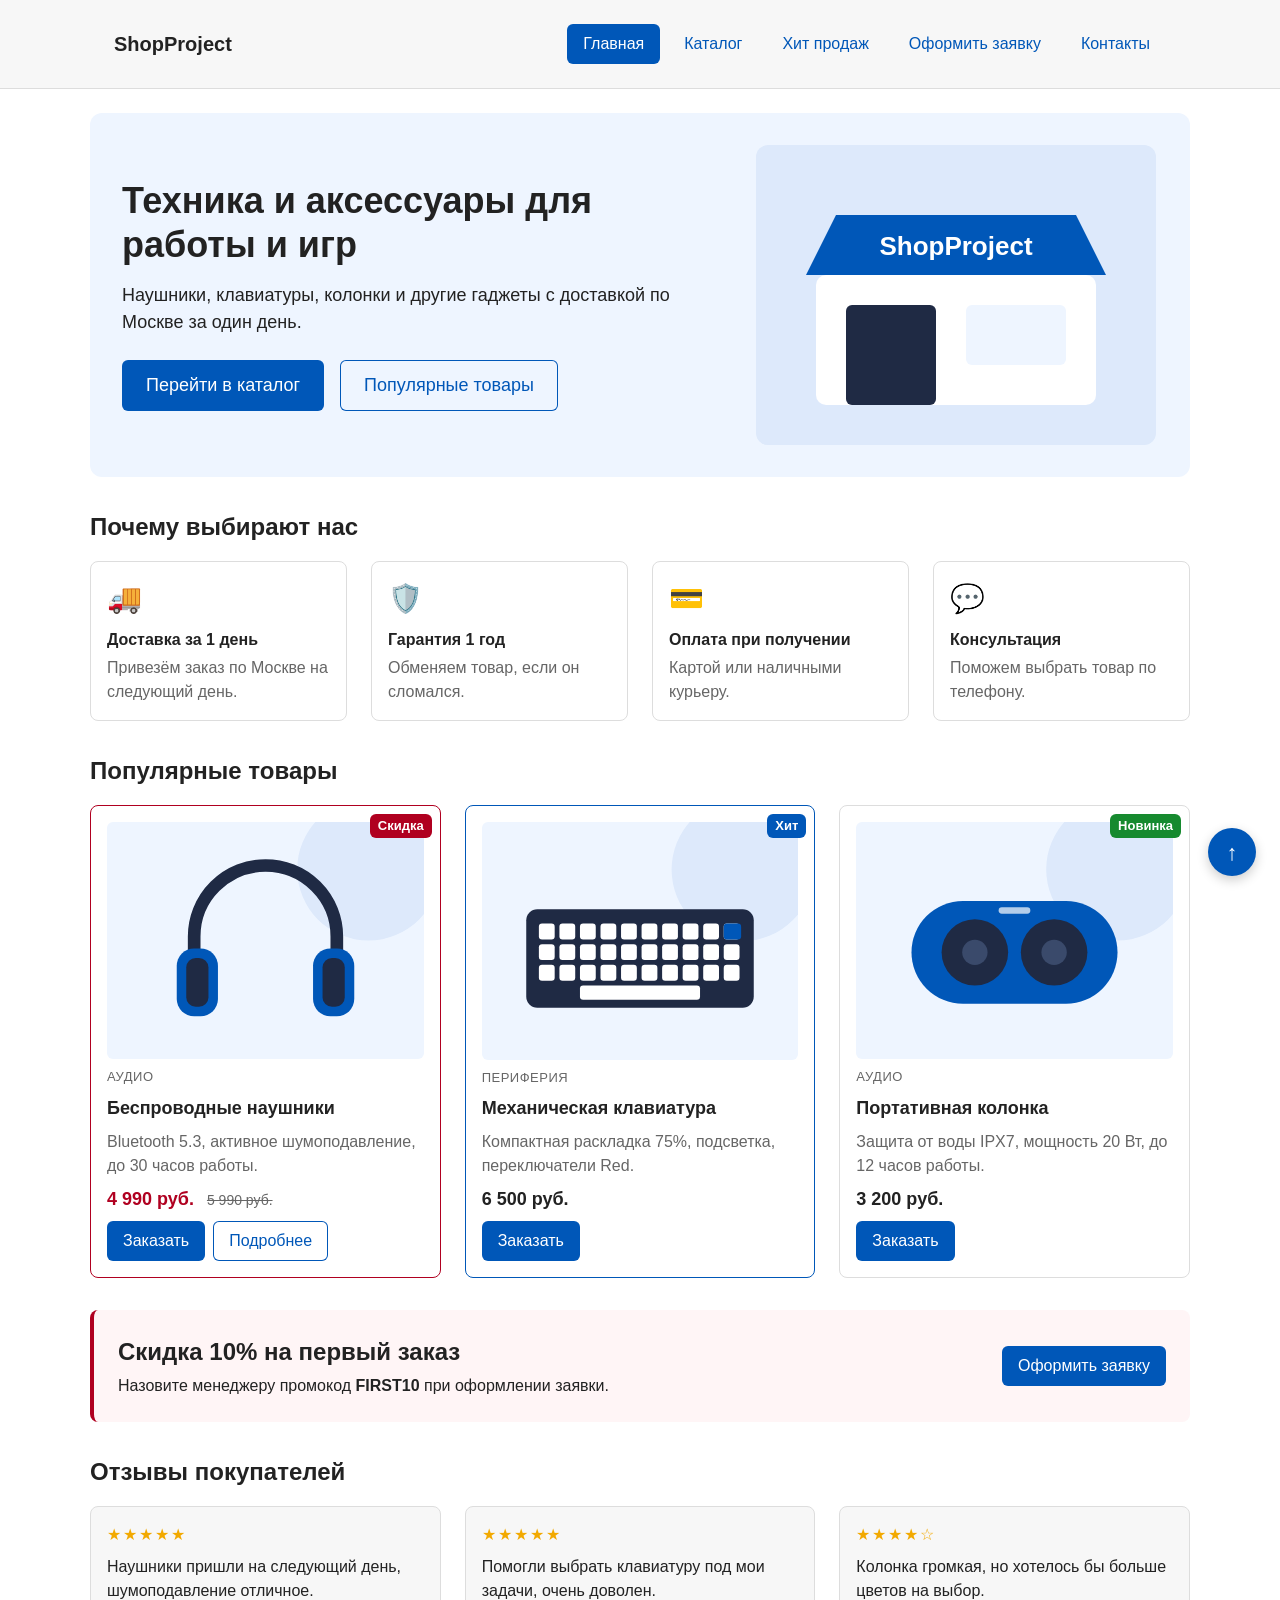
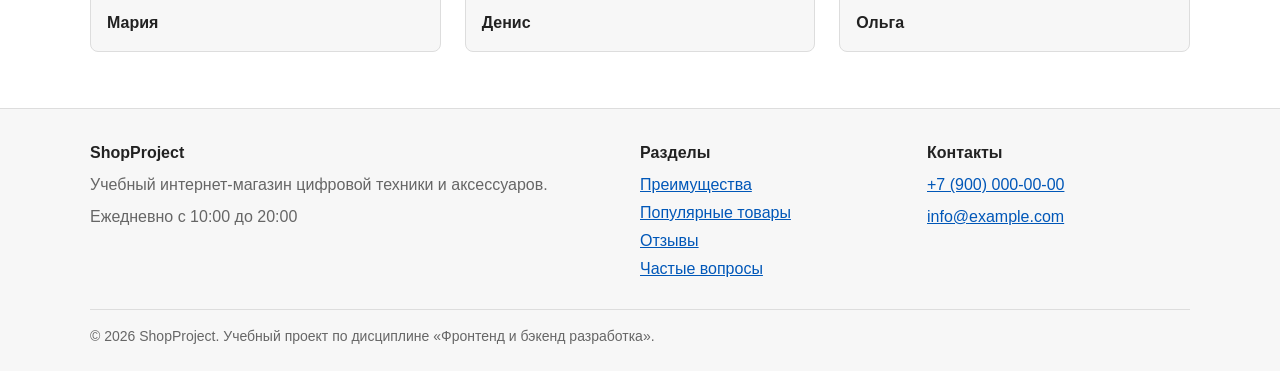
==== commit 40c38e58: "feat: add product and order pages, table, badges, sticky header and back-to-top button" ====
--- a/index.html
+++ b/index.html
@@ -1,43 +1,24 @@
 <!DOCTYPE html>
-<!-- Язык страницы - русский -->
 <html lang="ru">
-<!-- head - служебная информация о странице, на экране не видна -->
 <head>
-  <!-- Кодировка UTF-8, чтобы правильно отображались русские буквы -->
   <meta charset="UTF-8">
-  <!-- Ширина страницы равна ширине экрана устройства -->
   <meta name="viewport" content="width=device-width, initial-scale=1.0">
-  <!-- Краткое описание страницы для поисковиков -->
   <meta name="description" content="Интернет-магазин цифровой техники и аксессуаров: наушники, клавиатуры, колонки. Популярные товары, отзывы и быстрая заявка.">
-  <!-- Open Graph: как выглядит ссылка на сайт в мессенджерах -->
   <meta property="og:type" content="website">
-  <!-- Заголовок для превью ссылки -->
   <meta property="og:title" content="ShopProject — интернет-магазин цифровой техники">
-  <!-- Описание для превью ссылки -->
   <meta property="og:description" content="Интернет-магазин цифровой техники и аксессуаров: наушники, клавиатуры, колонки. Популярные товары, отзывы и быстрая заявка.">
-  <!-- Картинка для превью ссылки -->
   <meta property="og:image" content="https://marni52.github.io/kr1-html-css-shop/images/preview.jpg">
-  <!-- Название вкладки браузера (у каждой страницы своё) -->
   <title>ShopProject — интернет-магазин цифровой техники</title>
-  <!-- Иконка сайта во вкладке -->
   <link rel="icon" href="images/favicon.svg" type="image/svg+xml">
-  <!-- Подключение общего файла стилей -->
   <link rel="stylesheet" href="css/style.css">
-  <!-- Подключение скрипта; defer - скрипт выполнится после загрузки HTML -->
   <script src="js/main.js" defer></script>
 </head>
-<!-- body - всё, что видно на экране -->
 <body>
-  <!-- Шапка сайта; класс site-header делает её «липкой» (position: sticky) -->
   <header class="site-header">
-    <!-- Внутренний контейнер: логотип и меню в одну строку через Flexbox -->
     <div class="site-header__inner">
-      <!-- Логотип - ссылка на главную страницу -->
       <a class="site-header__logo" href="index.html">ShopProject</a>
 
-      <!-- Основное меню; aria-label объясняет назначение блока экранному диктору -->
       <nav class="site-nav" aria-label="Основная навигация">
-        <!-- Список пунктов меню; у текущей страницы модификатор site-nav__link--active и aria-current="page" -->
         <ul class="site-nav__list">
         <li class="site-nav__item"><a class="site-nav__link site-nav__link--active" href="index.html" aria-current="page">Главная</a></li>
         <li class="site-nav__item"><a class="site-nav__link" href="catalog.html">Каталог</a></li>
@@ -49,190 +30,113 @@
     </div>
   </header>
 
-  <!-- main - основное содержимое страницы, на странице он один -->
   <main>
-    <!-- Hero-блок: первый экран, текст и картинка в две колонки (Grid) -->
     <section class="hero">
-      <!-- Левая колонка с текстом -->
       <div class="hero__content">
-        <!-- Главный заголовок страницы h1 -->
         <h1 class="hero__title">Техника и аксессуары для работы и игр</h1>
-        <!-- Подзаголовок -->
         <p class="hero__text">Наушники, клавиатуры, колонки и другие гаджеты с доставкой по Москве за один день.</p>
-        <!-- Кнопки первого экрана в строку (Flexbox) -->
         <div class="hero__actions">
-          <!-- Основная кнопка - переход в каталог -->
           <a class="button button--primary button--large" href="catalog.html">Перейти в каталог</a>
-          <!-- Второстепенная кнопка - якорь на популярные товары -->
           <a class="button button--secondary button--large" href="#popular">Популярные товары</a>
         </div>
       </div>
-      <!-- Правая колонка с картинкой витрины -->
       <img class="hero__image" src="images/products/store.svg" alt="Витрина магазина ShopProject" width="400" height="300">
     </section>
 
-    <!-- Раздел «Преимущества»; id - цель якоря index.html#advantages -->
     <section class="section" id="advantages">
-      <!-- Заголовок раздела -->
       <h2 class="section__title">Почему выбирают нас</h2>
-      <!-- Список преимуществ, 4 колонки (Grid) -->
       <ul class="advantages-list">
-        <!-- Преимущество 1; aria-hidden скрывает эмодзи от экранного диктора -->
         <li class="advantages-list__item"><span class="advantages-list__icon" aria-hidden="true">🚚</span><span class="advantages-list__title">Доставка за 1 день</span><span class="advantages-list__text">Привезём заказ по Москве на следующий день.</span></li>
-        <!-- Преимущество 2 -->
         <li class="advantages-list__item"><span class="advantages-list__icon" aria-hidden="true">🛡️</span><span class="advantages-list__title">Гарантия 1 год</span><span class="advantages-list__text">Обменяем товар, если он сломался.</span></li>
-        <!-- Преимущество 3 -->
         <li class="advantages-list__item"><span class="advantages-list__icon" aria-hidden="true">💳</span><span class="advantages-list__title">Оплата при получении</span><span class="advantages-list__text">Картой или наличными курьеру.</span></li>
-        <!-- Преимущество 4 -->
         <li class="advantages-list__item"><span class="advantages-list__icon" aria-hidden="true">💬</span><span class="advantages-list__title">Консультация</span><span class="advantages-list__text">Поможем выбрать товар по телефону.</span></li>
       </ul>
     </section>
 
-    <!-- Раздел «Популярные товары»; id - цель якоря index.html#popular -->
     <section class="section" id="popular">
-      <!-- Заголовок раздела -->
       <h2 class="section__title">Популярные товары</h2>
-      <!-- Сетка карточек: 3 колонки через CSS Grid -->
       <div class="products-grid">
-        <!-- Карточка товара: блок product-card с модификатором product-card--discount -->
         <article class="product-card product-card--discount">
-          <!-- Бейдж «Скидка»: position: absolute в правом верхнем углу карточки -->
           <span class="product-card__badge product-card__badge--sale">Скидка</span>
-          <!-- Картинка товара; alt - описание для тех, у кого картинка не загрузилась -->
           <img class="product-card__image" src="images/products/headphones.svg" alt="Беспроводные наушники" width="400" height="300" loading="lazy">
-          <!-- Категория товара -->
           <p class="product-card__category">Аудио</p>
-          <!-- Название товара - ссылка на страницу товара -->
           <h3 class="product-card__title"><a class="product-card__link" href="product.html">Беспроводные наушники</a></h3>
-          <!-- Краткое описание -->
           <p class="product-card__description">Bluetooth 5.3, активное шумоподавление, до 30 часов работы.</p>
-          <!-- Цена; старая цена перечёркнута (del - удалённый текст) -->
           <p class="product-card__price">4 990 руб. <del class="product-card__old-price">5 990 руб.</del></p>
-          <!-- Кнопки карточки, прижаты к низу (margin-top: auto) -->
           <div class="product-card__actions">
-            <!-- Кнопка «Заказать»: data-product хранит название товара для формы -->
             <button class="button button--primary product-card__button" type="button" data-product="Беспроводные наушники">Заказать</button>
-            <!-- Ссылка на подробную страницу товара -->
             <a class="button button--secondary product-card__button" href="product.html">Подробнее</a>
           </div>
         </article>
 
-        <!-- Карточка товара: блок product-card с модификатором product-card--featured -->
         <article class="product-card product-card--featured">
-          <!-- Бейдж «Хит»: position: absolute в правом верхнем углу карточки -->
           <span class="product-card__badge product-card__badge--hit">Хит</span>
-          <!-- Картинка товара; alt - описание для тех, у кого картинка не загрузилась -->
           <img class="product-card__image" src="images/products/keyboard.svg" alt="Механическая клавиатура" width="400" height="300" loading="lazy">
-          <!-- Категория товара -->
           <p class="product-card__category">Периферия</p>
-          <!-- Название товара -->
           <h3 class="product-card__title">Механическая клавиатура</h3>
-          <!-- Краткое описание -->
           <p class="product-card__description">Компактная раскладка 75%, подсветка, переключатели Red.</p>
-          <!-- Цена -->
           <p class="product-card__price">6 500 руб.</p>
-          <!-- Кнопки карточки, прижаты к низу (margin-top: auto) -->
           <div class="product-card__actions">
-            <!-- Кнопка «Заказать»: data-product хранит название товара для формы -->
             <button class="button button--primary product-card__button" type="button" data-product="Механическая клавиатура">Заказать</button>
           </div>
         </article>
 
-        <!-- Карточка товара: блок product-card -->
         <article class="product-card">
-          <!-- Бейдж «Новинка»: position: absolute в правом верхнем углу карточки -->
           <span class="product-card__badge product-card__badge--new">Новинка</span>
-          <!-- Картинка товара; alt - описание для тех, у кого картинка не загрузилась -->
           <img class="product-card__image" src="images/products/speaker.svg" alt="Портативная колонка" width="400" height="300" loading="lazy">
-          <!-- Категория товара -->
           <p class="product-card__category">Аудио</p>
-          <!-- Название товара -->
           <h3 class="product-card__title">Портативная колонка</h3>
-          <!-- Краткое описание -->
           <p class="product-card__description">Защита от воды IPX7, мощность 20 Вт, до 12 часов работы.</p>
-          <!-- Цена -->
           <p class="product-card__price">3 200 руб.</p>
-          <!-- Кнопки карточки, прижаты к низу (margin-top: auto) -->
           <div class="product-card__actions">
-            <!-- Кнопка «Заказать»: data-product хранит название товара для формы -->
             <button class="button button--primary product-card__button" type="button" data-product="Портативная колонка">Заказать</button>
           </div>
         </article>
       </div>
 
-      <!-- Сообщение об успешной отправке; hidden - скрыто, пока форма не отправлена; role="status" - диктор прочитает его -->
       <p class="success-message" id="success-message" role="status" tabindex="-1" hidden>Форма успешно отправлена! Мы свяжемся с вами в течение часа.</p>
     </section>
 
-    <!-- aside - дополнительный блок: акция, не основное содержимое страницы -->
     <aside class="promo">
-      <!-- Текст акции -->
       <div class="promo__content">
-        <!-- Заголовок акции -->
         <h2 class="promo__title">Скидка 10% на первый заказ</h2>
-        <!-- Условия акции -->
         <p class="promo__text">Назовите менеджеру промокод <strong>FIRST10</strong> при оформлении заявки.</p>
       </div>
-      <!-- Кнопка перехода к заявке -->
       <a class="button button--primary" href="order.html">Оформить заявку</a>
     </aside>
 
-    <!-- Раздел «Отзывы»; id - цель якоря index.html#reviews -->
     <section class="section" id="reviews">
-      <!-- Заголовок раздела -->
       <h2 class="section__title">Отзывы покупателей</h2>
-      <!-- Отзывы сеткой в 3 колонки -->
       <div class="reviews">
-        <!-- Отзыв 1: figure объединяет цитату и подпись -->
         <figure class="review">
-          <!-- Оценка звёздами; role="img" и aria-label - оценка словами для экранного диктора -->
           <p class="review__rating" role="img" aria-label="Оценка 5 из 5">★★★★★</p>
-          <!-- Текст отзыва -->
           <blockquote class="review__text">Наушники пришли на следующий день, шумоподавление отличное.</blockquote>
-          <!-- Автор отзыва -->
           <figcaption><cite class="review__author">Мария</cite></figcaption>
         </figure>
-        <!-- Отзыв 2 -->
         <figure class="review">
-          <!-- Оценка -->
           <p class="review__rating" role="img" aria-label="Оценка 5 из 5">★★★★★</p>
-          <!-- Текст -->
           <blockquote class="review__text">Помогли выбрать клавиатуру под мои задачи, очень доволен.</blockquote>
-          <!-- Автор -->
           <figcaption><cite class="review__author">Денис</cite></figcaption>
         </figure>
-        <!-- Отзыв 3 -->
         <figure class="review">
-          <!-- Оценка 4 из 5 -->
           <p class="review__rating" role="img" aria-label="Оценка 4 из 5">★★★★☆</p>
-          <!-- Текст -->
           <blockquote class="review__text">Колонка громкая, но хотелось бы больше цветов на выбор.</blockquote>
-          <!-- Автор -->
           <figcaption><cite class="review__author">Ольга</cite></figcaption>
         </figure>
       </div>
     </section>
   </main>
 
-  <!-- Подвал сайта; id="contacts" - цель якорной ссылки index.html#contacts -->
   <footer class="site-footer" id="contacts">
-    <!-- Три колонки подвала через Grid -->
     <div class="site-footer__inner">
-      <!-- Колонка «О магазине» -->
       <section class="site-footer__column">
-        <!-- Заголовок колонки -->
         <h2 class="site-footer__title">ShopProject</h2>
-        <!-- Описание магазина -->
         <p class="site-footer__text">Учебный интернет-магазин цифровой техники и аксессуаров.</p>
-        <!-- Режим работы -->
         <p class="site-footer__text">Ежедневно с 10:00 до 20:00</p>
       </section>
 
-      <!-- Колонка с навигацией по разделам главной страницы -->
       <nav class="site-footer__column" aria-label="Разделы сайта">
-        <!-- Заголовок колонки -->
         <h2 class="site-footer__title">Разделы</h2>
-        <!-- Список якорных ссылок на разделы главной -->
         <ul class="site-footer__list">
           <li class="site-footer__item"><a href="index.html#advantages">Преимущества</a></li>
           <li class="site-footer__item"><a href="index.html#popular">Популярные товары</a></li>
@@ -241,75 +145,48 @@
         </ul>
       </nav>
 
-      <!-- Колонка с контактами -->
       <section class="site-footer__column">
-        <!-- Заголовок колонки -->
         <h2 class="site-footer__title">Контакты</h2>
-        <!-- Телефон: tel: открывает звонок на телефоне -->
         <p class="site-footer__text"><a href="tel:+79000000000">+7 (900) 000-00-00</a></p>
-        <!-- Почта: mailto: открывает почтовую программу -->
         <p class="site-footer__text"><a href="mailto:info@example.com">info@example.com</a></p>
       </section>
     </div>
 
-    <!-- Строка с копирайтом; &copy; - значок © -->
     <p class="site-footer__copyright">&copy; 2026 ShopProject. Учебный проект по дисциплине «Фронтенд и бэкенд разработка».</p>
   </footer>
 
-  <!-- Кнопка «Наверх»: position: fixed держит её в правом нижнем углу окна; #top - начало страницы -->
   <a class="back-to-top" href="#top" aria-label="Наверх">&uarr;</a>
 
-  <!-- Модальное окно заявки; открывается методом showModal() из js/main.js -->
   <dialog class="order-dialog" id="order-dialog" aria-labelledby="order-dialog-title">
-    <!-- Заголовок окна; на него ссылается aria-labelledby -->
     <h2 class="order-dialog__title" id="order-dialog-title">Оформление заявки</h2>
-    <!-- Сюда скрипт пишет название выбранного товара -->
     <p class="order-dialog__product" id="order-dialog-product"></p>
 
-    <!-- Форма заявки; novalidate - проверку делает наш скрипт, а не автоматическая отправка браузера -->
     <form class="order-form" id="order-form" action="#" method="post" novalidate>
-      <!-- Скрытое поле: сюда скрипт записывает выбранный товар -->
       <input id="selected-product" name="selected-product" type="hidden">
 
-      <!-- Поле «Имя» -->
-      <div class="order-form__field">
-        <!-- Подпись; for совпадает с id поля - клик по подписи ставит курсор в поле -->
+      <div class="order-form__field">
         <label class="order-form__label" for="order-name">Имя <span class="order-form__required">*</span></label>
-        <!-- Текстовое поле: минимум 2 символа, обязательно для заполнения -->
         <input class="order-form__input" id="order-name" name="name" type="text" placeholder="Введите ваше имя" minlength="2" autocomplete="given-name" required>
       </div>
 
-      <!-- Поле «E-mail» -->
-      <div class="order-form__field">
-        <!-- Подпись поля -->
+      <div class="order-form__field">
         <label class="order-form__label" for="order-email">E-mail <span class="order-form__required">*</span></label>
-        <!-- type="email" - браузер проверяет формат почты -->
         <input class="order-form__input" id="order-email" name="email" type="email" placeholder="example@mail.ru" autocomplete="email" required>
       </div>
 
-      <!-- Поле «Телефон» -->
-      <div class="order-form__field">
-        <!-- Подпись поля -->
+      <div class="order-form__field">
         <label class="order-form__label" for="order-phone">Телефон <span class="order-form__required">*</span></label>
-        <!-- type="tel" открывает цифровую клавиатуру на телефоне; pattern - формат номера -->
         <input class="order-form__input" id="order-phone" name="phone" type="tel" inputmode="tel" placeholder="+7 (900) 000-00-00" pattern="^\+7 \(\d{3}\) \d{3}-\d{2}-\d{2}$" aria-describedby="order-phone-hint" required>
-        <!-- Подсказка формата; связана с полем через aria-describedby -->
         <small class="order-form__hint" id="order-phone-hint">Формат: +7 (900) 000-00-00</small>
       </div>
 
-      <!-- Поле «Дата связи» (необязательное) -->
-      <div class="order-form__field">
-        <!-- Подпись поля -->
+      <div class="order-form__field">
         <label class="order-form__label" for="order-date">Удобная дата связи</label>
-        <!-- type="date" - выбор даты из календаря -->
         <input class="order-form__input" id="order-date" name="date" type="date">
       </div>
 
-      <!-- Поле «Тема заявки» -->
-      <div class="order-form__field">
-        <!-- Подпись поля -->
+      <div class="order-form__field">
         <label class="order-form__label" for="order-topic">Тема заявки <span class="order-form__required">*</span></label>
-        <!-- Выпадающий список; пустой value у первого пункта - значит, тема не выбрана -->
         <select class="order-form__select" id="order-topic" name="topic" required>
           <option value="">Выберите тему</option>
           <option value="product">Заказ товара</option>
@@ -318,29 +195,20 @@
         </select>
       </div>
 
-      <!-- Поле «Комментарий» -->
-      <div class="order-form__field">
-        <!-- Подпись поля -->
+      <div class="order-form__field">
         <label class="order-form__label" for="order-comment">Комментарий</label>
-        <!-- textarea - многострочное поле, rows="3" - высота в 3 строки -->
         <textarea class="order-form__textarea" id="order-comment" name="comment" rows="3" placeholder="Укажите дополнительную информацию"></textarea>
       </div>
 
-      <!-- Согласие на обработку данных -->
-      <div class="order-form__field">
-        <!-- Флажок внутри label - клик по тексту тоже ставит галочку -->
+      <div class="order-form__field">
         <label class="order-form__option">
-          <!-- required - без галочки форма не отправится -->
           <input class="order-form__checkbox" id="order-agreement" name="agreement" type="checkbox" required>
           Я согласен на обработку персональных данных
         </label>
       </div>
 
-      <!-- Кнопки формы -->
       <div class="order-form__actions">
-        <!-- type="button" - кнопка не отправляет форму, а закрывает окно -->
         <button class="button button--secondary" type="button" id="close-order-dialog">Закрыть</button>
-        <!-- type="submit" - отправка формы -->
         <button class="button button--primary" type="submit">Отправить заявку</button>
       </div>
     </form>
--- a/css/style.css
+++ b/css/style.css
@@ -12,93 +12,89 @@
    1. Переменные проекта
    ========================================================= */
 
-:root { /* :root - корневой элемент html, здесь хранятся переменные */
-  /* Цвета */
-  --color-bg: #ffffff; /* фон страницы */
-  --color-text: #222222; /* основной цвет текста */
-  --color-muted: #666666; /* приглушённый текст: описания, подсказки */
-  --color-primary: #0057b8; /* фирменный синий цвет: кнопки, ссылки */
-  --color-primary-dark: #003f86; /* тёмный синий для наведения */
-  --color-border: #dddddd; /* цвет рамок */
-  --color-surface: #f7f7f7; /* серый фон шапки, подвала, фильтров */
-  --color-surface-accent: #eef5ff; /* голубой фон hero-блока */
-  --color-danger: #b00020; /* красный: ошибки и скидки */
-  --color-danger-bg: #fff5f6; /* светло-красный фон поля с ошибкой */
-  --color-success: #168a2f; /* зелёный: успешная отправка, наличие */
-  --color-success-bg: #eefaf0; /* светло-зелёный фон сообщения об успехе */
-  --color-warning: #f2a900; /* жёлтый: звёзды рейтинга */
-  --color-white: #ffffff; /* белый текст на цветных кнопках */
-  --color-backdrop: rgba(0, 0, 0, 0.5); /* полупрозрачное затемнение за модальным окном */
-
-  /* Отступы - единая шкала */
-  --space-xs: 4px; /* очень маленький отступ */
-  --space-sm: 8px; /* маленький отступ */
-  --space-md: 16px; /* средний отступ */
-  --space-lg: 24px; /* большой отступ */
-  --space-xl: 32px; /* очень большой отступ */
-
-  /* Скругления углов */
-  --radius-sm: 6px; /* кнопки и поля */
-  --radius-md: 8px; /* карточки */
-  --radius-lg: 12px; /* крупные блоки и модальное окно */
-
-  /* Размеры */
-  --container-width: 1100px; /* максимальная ширина содержимого */
-  --header-height: 88px; /* высота шапки, нужна для sticky-фильтра */
-  --focus-ring: 2px solid var(--color-primary); /* рамка фокуса для клавиатуры */
-
-  /* Слои (z-index) */
-  --z-header: 10; /* шапка выше содержимого страницы */
-  --z-back-to-top: 20; /* кнопка «Наверх» выше шапки */
+:root {
+
+  --color-bg: #ffffff;
+  --color-text: #222222;
+  --color-muted: #666666;
+  --color-primary: #0057b8;
+  --color-primary-dark: #003f86;
+  --color-border: #dddddd;
+  --color-surface: #f7f7f7;
+  --color-surface-accent: #eef5ff;
+  --color-danger: #b00020;
+  --color-danger-bg: #fff5f6;
+  --color-success: #168a2f;
+  --color-success-bg: #eefaf0;
+  --color-warning: #f2a900;
+  --color-white: #ffffff;
+  --color-backdrop: rgba(0, 0, 0, 0.5);
+
+  --space-xs: 4px;
+  --space-sm: 8px;
+  --space-md: 16px;
+  --space-lg: 24px;
+  --space-xl: 32px;
+
+  --radius-sm: 6px;
+  --radius-md: 8px;
+  --radius-lg: 12px;
+
+  --container-width: 1100px;
+  --header-height: 88px;
+  --focus-ring: 2px solid var(--color-primary);
+
+  --z-header: 10;
+  --z-back-to-top: 20;
 }
 
 /* =========================================================
    2. Базовые стили
    ========================================================= */
 
-* { /* * - универсальный селектор, все элементы */
-  box-sizing: border-box; /* width включает padding и border */
+* {
+  box-sizing: border-box;
 }
 
 html {
-  scroll-behavior: smooth; /* плавная прокрутка к якорям */
-  scroll-padding-top: calc(var(--header-height) + var(--space-md)); /* якорь не прячется под sticky-шапкой */
+  scroll-behavior: smooth;
+  scroll-padding-top: calc(var(--header-height) + var(--space-md));
 }
 
 body {
-  margin: 0; /* убираем стандартный отступ браузера */
-  font-family: Arial, sans-serif; /* основной шрифт сайта */
-  line-height: 1.5; /* межстрочный интервал для читаемости */
-  color: var(--color-text); /* цвет текста из переменной */
-  background-color: var(--color-bg); /* цвет фона из переменной */
+  margin: 0;
+  font-family: Arial, sans-serif;
+  line-height: 1.5;
+  color: var(--color-text);
+  background-color: var(--color-bg);
 }
 
 main {
-  padding: var(--space-lg); /* отступ основного содержимого от краёв окна */
+  padding: var(--space-lg);
 }
 
 img {
-  display: block; /* убираем пустое место под картинкой */
-  max-width: 100%; /* картинка не выходит за пределы родителя */
-  height: auto; /* высота меняется пропорционально ширине */
+  display: block;
+  max-width: 100%;
+  height: auto;
 }
 
 a {
-  color: var(--color-primary); /* цвет ссылок */
+  color: var(--color-primary);
 }
 
 a:hover {
-  color: var(--color-primary-dark); /* ссылка темнеет при наведении */
+  color: var(--color-primary-dark);
 }
 
 a:focus-visible {
-  outline: var(--focus-ring); /* видимая рамка при переходе клавишей Tab */
-  outline-offset: 3px; /* рамка отодвинута от текста */
-}
-
-:target { /* элемент, к которому перешли по якорю (#popular и т.п.) */
-  outline: 2px dashed var(--color-primary); /* пунктирная рамка показывает, куда перешли */
-  outline-offset: 4px; /* рамка чуть дальше от блока */
+  outline: var(--focus-ring);
+  outline-offset: 3px;
+}
+
+:target {
+  outline: 2px dashed var(--color-primary);
+  outline-offset: 4px;
 }
 
 /* =========================================================
@@ -106,55 +102,55 @@
    ========================================================= */
 
 .button {
-  display: inline-block; /* кнопка в строку, но с внутренними отступами */
-  padding: var(--space-sm) var(--space-md); /* внутренние отступы: 8px сверху/снизу, 16px слева/справа */
-  font: inherit; /* шрифт как у страницы, а не системный */
-  text-align: center; /* текст по центру кнопки */
-  text-decoration: none; /* у ссылки-кнопки нет подчёркивания */
-  border: none; /* убираем стандартную рамку button */
-  border-radius: var(--radius-sm); /* скругление углов */
-  cursor: pointer; /* курсор-рука при наведении */
-}
-
-.button--primary { /* модификатор: основная синяя кнопка */
-  color: var(--color-white); /* белый текст */
-  background-color: var(--color-primary); /* синий фон */
+  display: inline-block;
+  padding: var(--space-sm) var(--space-md);
+  font: inherit;
+  text-align: center;
+  text-decoration: none;
+  border: none;
+  border-radius: var(--radius-sm);
+  cursor: pointer;
+}
+
+.button--primary {
+  color: var(--color-white);
+  background-color: var(--color-primary);
 }
 
 .button--primary:hover {
-  color: var(--color-white); /* текст остаётся белым */
-  background-color: var(--color-primary-dark); /* фон темнеет при наведении */
-}
-
-.button--secondary { /* модификатор: второстепенная кнопка с рамкой */
-  color: var(--color-primary); /* синий текст */
-  background-color: transparent; /* прозрачный фон */
-  box-shadow: inset 0 0 0 1px var(--color-primary); /* рамка тенью, чтобы размер не менялся */
+  color: var(--color-white);
+  background-color: var(--color-primary-dark);
+}
+
+.button--secondary {
+  color: var(--color-primary);
+  background-color: transparent;
+  box-shadow: inset 0 0 0 1px var(--color-primary);
 }
 
 .button--secondary:hover {
-  color: var(--color-white); /* текст белеет */
-  background-color: var(--color-primary); /* фон закрашивается синим */
-}
-
-.button--large { /* модификатор: увеличенная кнопка */
-  padding: 12px var(--space-lg); /* больше внутренние отступы */
-  font-size: 18px; /* крупнее текст */
+  color: var(--color-white);
+  background-color: var(--color-primary);
+}
+
+.button--large {
+  padding: 12px var(--space-lg);
+  font-size: 18px;
 }
 
 .button:active {
-  transform: translateY(1px); /* кнопка «нажимается» вниз на 1px */
+  transform: translateY(1px);
 }
 
 .button:focus-visible {
-  outline: var(--focus-ring); /* рамка фокуса для клавиатуры */
-  outline-offset: 3px; /* отступ рамки от кнопки */
+  outline: var(--focus-ring);
+  outline-offset: 3px;
 }
 
 .button:disabled,
-.button--disabled { /* недоступная кнопка */
-  opacity: 0.6; /* кнопка бледнее */
-  cursor: not-allowed; /* курсор «запрещено» */
+.button--disabled {
+  opacity: 0.6;
+  cursor: not-allowed;
 }
 
 /* =========================================================
@@ -162,110 +158,110 @@
    ========================================================= */
 
 .site-header {
-  position: sticky; /* шапка прилипает к верху окна при прокрутке */
-  top: 0; /* прилипает к самому верху */
-  z-index: var(--z-header); /* шапка поверх карточек и другого содержимого */
-  background-color: var(--color-surface); /* серый фон, чтобы под шапкой не просвечивал текст */
-  border-bottom: 1px solid var(--color-border); /* линия под шапкой */
+  position: sticky;
+  top: 0;
+  z-index: var(--z-header);
+  background-color: var(--color-surface);
+  border-bottom: 1px solid var(--color-border);
 }
 
 .site-header__inner {
-  display: flex; /* логотип и меню в одну строку */
-  flex-wrap: wrap; /* меню переносится, если не хватает места */
-  justify-content: space-between; /* логотип слева, меню справа */
-  align-items: center; /* выравнивание по вертикали по центру */
-  gap: var(--space-md); /* расстояние между логотипом и меню */
-  max-width: var(--container-width); /* ширина не больше контейнера */
-  margin: 0 auto; /* контейнер по центру страницы */
-  padding: var(--space-lg); /* внутренние отступы шапки */
+  display: flex;
+  flex-wrap: wrap;
+  justify-content: space-between;
+  align-items: center;
+  gap: var(--space-md);
+  max-width: var(--container-width);
+  margin: 0 auto;
+  padding: var(--space-lg);
 }
 
 .site-header__logo {
-  font-size: 20px; /* размер текста логотипа */
-  font-weight: 700; /* жирный логотип */
-  color: var(--color-text); /* тёмный цвет */
-  text-decoration: none; /* без подчёркивания */
+  font-size: 20px;
+  font-weight: 700;
+  color: var(--color-text);
+  text-decoration: none;
 }
 
 .site-header__logo:hover {
-  color: var(--color-primary); /* при наведении логотип синеет */
+  color: var(--color-primary);
 }
 
 .site-nav__list {
-  display: flex; /* пункты меню в строку */
-  flex-wrap: wrap; /* перенос пунктов на новую строку */
-  justify-content: center; /* пункты по центру */
-  align-items: center; /* по вертикали по центру */
-  gap: var(--space-sm); /* расстояние между пунктами */
-  margin: 0; /* убираем стандартный отступ списка */
-  padding: 0; /* убираем стандартный отступ слева у ul */
-  list-style: none; /* убираем маркеры списка */
+  display: flex;
+  flex-wrap: wrap;
+  justify-content: center;
+  align-items: center;
+  gap: var(--space-sm);
+  margin: 0;
+  padding: 0;
+  list-style: none;
 }
 
 .site-nav__link {
-  display: inline-block; /* чтобы у ссылки работали padding */
-  padding: var(--space-sm) var(--space-md); /* увеличиваем область клика */
-  color: var(--color-primary); /* синий текст */
-  text-decoration: none; /* без подчёркивания */
-  border-radius: var(--radius-sm); /* скругление фона при наведении */
+  display: inline-block;
+  padding: var(--space-sm) var(--space-md);
+  color: var(--color-primary);
+  text-decoration: none;
+  border-radius: var(--radius-sm);
 }
 
 .site-nav__link:hover {
-  color: var(--color-white); /* белый текст при наведении */
-  background-color: var(--color-primary); /* синий фон при наведении */
+  color: var(--color-white);
+  background-color: var(--color-primary);
 }
 
 .site-nav__link:focus-visible {
-  outline: var(--focus-ring); /* рамка фокуса */
-  outline-offset: 3px; /* отступ рамки */
-}
-
-.site-nav__link--active { /* модификатор: ссылка на текущую страницу */
-  color: var(--color-white); /* белый текст */
-  background-color: var(--color-primary); /* выделена синим фоном */
+  outline: var(--focus-ring);
+  outline-offset: 3px;
+}
+
+.site-nav__link--active {
+  color: var(--color-white);
+  background-color: var(--color-primary);
 }
 
 .site-footer {
-  padding: var(--space-xl) var(--space-lg) var(--space-lg); /* отступы подвала */
-  background-color: var(--color-surface); /* серый фон */
-  border-top: 1px solid var(--color-border); /* линия над подвалом */
+  padding: var(--space-xl) var(--space-lg) var(--space-lg);
+  background-color: var(--color-surface);
+  border-top: 1px solid var(--color-border);
 }
 
 .site-footer__inner {
-  display: grid; /* колонки подвала через Grid */
-  grid-template-columns: 2fr 1fr 1fr; /* первая колонка в 2 раза шире */
-  gap: var(--space-lg); /* расстояние между колонками */
-  max-width: var(--container-width); /* ширина как у контейнера */
-  margin: 0 auto; /* по центру */
+  display: grid;
+  grid-template-columns: 2fr 1fr 1fr;
+  gap: var(--space-lg);
+  max-width: var(--container-width);
+  margin: 0 auto;
 }
 
 .site-footer__title {
-  margin: 0 0 var(--space-sm); /* отступ только снизу */
-  font-size: 16px; /* размер заголовка колонки */
+  margin: 0 0 var(--space-sm);
+  font-size: 16px;
 }
 
 .site-footer__text {
-  margin: 0 0 var(--space-sm); /* отступ снизу между строками */
-  color: var(--color-muted); /* серый текст */
+  margin: 0 0 var(--space-sm);
+  color: var(--color-muted);
 }
 
 .site-footer__list {
-  margin: 0; /* без внешних отступов */
-  padding: 0; /* без отступа слева */
-  list-style: none; /* без маркеров */
+  margin: 0;
+  padding: 0;
+  list-style: none;
 }
 
 .site-footer__item {
-  margin-bottom: var(--space-xs); /* расстояние между пунктами */
+  margin-bottom: var(--space-xs);
 }
 
 .site-footer__copyright {
-  max-width: var(--container-width); /* ширина как у контейнера */
-  margin: var(--space-lg) auto 0; /* отступ сверху, по центру */
-  padding-top: var(--space-md); /* отступ от линии */
-  border-top: 1px solid var(--color-border); /* линия над копирайтом */
-  font-size: 14px; /* мелкий текст */
-  color: var(--color-muted); /* серый цвет */
+  max-width: var(--container-width);
+  margin: var(--space-lg) auto 0;
+  padding-top: var(--space-md);
+  border-top: 1px solid var(--color-border);
+  font-size: 14px;
+  color: var(--color-muted);
 }
 
 /* =========================================================
@@ -273,160 +269,160 @@
    ========================================================= */
 
 .breadcrumbs {
-  max-width: var(--container-width); /* ширина как у контейнера */
-  margin: 0 auto var(--space-md); /* по центру, отступ снизу */
-  font-size: 14px; /* мелкий шрифт */
-  color: var(--color-muted); /* серый цвет */
+  max-width: var(--container-width);
+  margin: 0 auto var(--space-md);
+  font-size: 14px;
+  color: var(--color-muted);
 }
 
 .breadcrumbs__link {
-  color: var(--color-primary); /* ссылки синие */
-}
-
-.breadcrumbs__current::before { /* ::before добавляет текст перед элементом */
-  content: " / "; /* разделитель между пунктами */
-  color: var(--color-muted); /* серый разделитель */
-}
-
-.breadcrumbs__link + .breadcrumbs__link::before { /* разделитель между двумя ссылками подряд */
-  content: " / "; /* такой же разделитель */
-  color: var(--color-muted); /* серый цвет */
+  color: var(--color-primary);
+}
+
+.breadcrumbs__current::before {
+  content: " / ";
+  color: var(--color-muted);
+}
+
+.breadcrumbs__link + .breadcrumbs__link::before {
+  content: " / ";
+  color: var(--color-muted);
 }
 
 .hero {
-  display: grid; /* текст и картинка в две колонки */
-  grid-template-columns: 3fr 2fr; /* текст шире картинки */
-  align-items: center; /* по вертикали по центру */
-  gap: var(--space-xl); /* расстояние между колонками */
-  max-width: var(--container-width); /* ширина контейнера */
-  margin: 0 auto var(--space-xl); /* по центру, отступ снизу */
-  padding: var(--space-xl); /* внутренние отступы */
-  background-color: var(--color-surface-accent); /* голубой фон */
-  border-radius: var(--radius-lg); /* скруглённые углы */
+  display: grid;
+  grid-template-columns: 3fr 2fr;
+  align-items: center;
+  gap: var(--space-xl);
+  max-width: var(--container-width);
+  margin: 0 auto var(--space-xl);
+  padding: var(--space-xl);
+  background-color: var(--color-surface-accent);
+  border-radius: var(--radius-lg);
 }
 
 .hero__title {
-  margin: 0 0 var(--space-md); /* отступ только снизу */
-  font-size: 36px; /* крупный заголовок */
-  line-height: 1.2; /* плотнее строки у заголовка */
+  margin: 0 0 var(--space-md);
+  font-size: 36px;
+  line-height: 1.2;
 }
 
 .hero__text {
-  margin: 0 0 var(--space-lg); /* отступ снизу до кнопок */
-  font-size: 18px; /* текст крупнее обычного */
+  margin: 0 0 var(--space-lg);
+  font-size: 18px;
 }
 
 .hero__actions {
-  display: flex; /* кнопки в строку */
-  flex-wrap: wrap; /* перенос кнопок на узком экране */
-  gap: var(--space-md); /* расстояние между кнопками */
+  display: flex;
+  flex-wrap: wrap;
+  gap: var(--space-md);
 }
 
 .hero__image {
-  border-radius: var(--radius-lg); /* скругление картинки */
+  border-radius: var(--radius-lg);
 }
 
 .section {
-  max-width: var(--container-width); /* ширина контейнера */
-  margin: 0 auto var(--space-xl); /* по центру, отступ снизу */
+  max-width: var(--container-width);
+  margin: 0 auto var(--space-xl);
 }
 
 .section__title {
-  margin: 0 0 var(--space-md); /* отступ под заголовком */
+  margin: 0 0 var(--space-md);
 }
 
 .section__text {
-  margin: 0 0 var(--space-md); /* отступ под абзацем */
-  color: var(--color-muted); /* серый текст */
+  margin: 0 0 var(--space-md);
+  color: var(--color-muted);
 }
 
 .advantages-list {
-  display: grid; /* преимущества сеткой */
-  grid-template-columns: repeat(4, 1fr); /* 4 равные колонки */
-  gap: var(--space-lg); /* расстояние между ячейками */
-  margin: 0; /* без отступов списка */
-  padding: 0; /* без отступа слева */
-  list-style: none; /* без маркеров */
+  display: grid;
+  grid-template-columns: repeat(4, 1fr);
+  gap: var(--space-lg);
+  margin: 0;
+  padding: 0;
+  list-style: none;
 }
 
 .advantages-list__item {
-  padding: var(--space-md); /* внутренний отступ */
-  border: 1px solid var(--color-border); /* рамка */
-  border-radius: var(--radius-md); /* скругление */
+  padding: var(--space-md);
+  border: 1px solid var(--color-border);
+  border-radius: var(--radius-md);
 }
 
 .advantages-list__icon {
-  display: block; /* иконка на отдельной строке */
-  margin-bottom: var(--space-sm); /* отступ под иконкой */
-  font-size: 28px; /* размер эмодзи-иконки */
+  display: block;
+  margin-bottom: var(--space-sm);
+  font-size: 28px;
 }
 
 .advantages-list__title {
-  display: block; /* заголовок на отдельной строке */
-  margin-bottom: var(--space-xs); /* отступ под заголовком */
-  font-weight: 700; /* жирный */
+  display: block;
+  margin-bottom: var(--space-xs);
+  font-weight: 700;
 }
 
 .advantages-list__text {
-  color: var(--color-muted); /* серый текст */
-}
-
-.promo { /* блок акции (aside на главной) */
-  display: flex; /* текст и кнопка в строку */
-  flex-wrap: wrap; /* перенос на узком экране */
-  justify-content: space-between; /* текст слева, кнопка справа */
-  align-items: center; /* по центру по вертикали */
-  gap: var(--space-md); /* расстояние */
-  max-width: var(--container-width); /* ширина контейнера */
-  margin: 0 auto var(--space-xl); /* по центру, отступ снизу */
-  padding: var(--space-lg); /* внутренние отступы */
-  border-left: 4px solid var(--color-danger); /* красная полоса слева */
-  background-color: var(--color-danger-bg); /* светло-красный фон */
-  border-radius: var(--radius-md); /* скругление */
+  color: var(--color-muted);
+}
+
+.promo {
+  display: flex;
+  flex-wrap: wrap;
+  justify-content: space-between;
+  align-items: center;
+  gap: var(--space-md);
+  max-width: var(--container-width);
+  margin: 0 auto var(--space-xl);
+  padding: var(--space-lg);
+  border-left: 4px solid var(--color-danger);
+  background-color: var(--color-danger-bg);
+  border-radius: var(--radius-md);
 }
 
 .promo__title {
-  margin: 0 0 var(--space-xs); /* отступ снизу */
+  margin: 0 0 var(--space-xs);
 }
 
 .promo__text {
-  margin: 0; /* без отступов */
+  margin: 0;
 }
 
 .reviews {
-  display: grid; /* отзывы сеткой */
-  grid-template-columns: repeat(3, 1fr); /* 3 колонки */
-  gap: var(--space-lg); /* расстояние */
+  display: grid;
+  grid-template-columns: repeat(3, 1fr);
+  gap: var(--space-lg);
 }
 
 .review {
-  margin: 0; /* у blockquote/figure есть стандартный отступ - убираем */
-  padding: var(--space-md); /* внутренний отступ */
-  border: 1px solid var(--color-border); /* рамка */
-  border-radius: var(--radius-md); /* скругление */
-  background-color: var(--color-surface); /* серый фон */
+  margin: 0;
+  padding: var(--space-md);
+  border: 1px solid var(--color-border);
+  border-radius: var(--radius-md);
+  background-color: var(--color-surface);
 }
 
 .review__rating {
-  margin: 0 0 var(--space-sm); /* отступ снизу */
-  color: var(--color-warning); /* жёлтые звёзды */
-  letter-spacing: 2px; /* расстояние между звёздами */
+  margin: 0 0 var(--space-sm);
+  color: var(--color-warning);
+  letter-spacing: 2px;
 }
 
 .review__text {
-  margin: 0 0 var(--space-sm); /* отступ снизу */
+  margin: 0 0 var(--space-sm);
 }
 
 .review__author {
-  font-weight: 700; /* имя автора жирным */
-  font-style: normal; /* у cite по умолчанию курсив - убираем */
+  font-weight: 700;
+  font-style: normal;
 }
 
 .success-message {
-  margin: var(--space-lg) 0 0; /* отступ сверху */
-  padding: var(--space-md); /* внутренний отступ */
-  border-left: 4px solid var(--color-success); /* зелёная полоса слева */
-  background-color: var(--color-success-bg); /* светло-зелёный фон */
+  margin: var(--space-lg) 0 0;
+  padding: var(--space-md);
+  border-left: 4px solid var(--color-success);
+  background-color: var(--color-success-bg);
 }
 
 /* =========================================================
@@ -434,122 +430,122 @@
    ========================================================= */
 
 .products-grid {
-  display: grid; /* карточки сеткой */
-  grid-template-columns: repeat(3, 1fr); /* 3 равные колонки */
-  gap: var(--space-lg); /* расстояние между карточками */
+  display: grid;
+  grid-template-columns: repeat(3, 1fr);
+  gap: var(--space-lg);
 }
 
 .product-card {
-  position: relative; /* относительно карточки позиционируется бейдж */
-  display: flex; /* содержимое карточки через Flexbox */
-  flex-direction: column; /* элементы сверху вниз */
-  gap: var(--space-sm); /* расстояние между элементами */
-  padding: var(--space-md); /* внутренний отступ */
-  border: 1px solid var(--color-border); /* рамка */
-  border-radius: var(--radius-md); /* скругление */
-  background-color: var(--color-bg); /* белый фон */
-  transition: border-color 0.2s, box-shadow 0.2s; /* плавная смена рамки и тени */
+  position: relative;
+  display: flex;
+  flex-direction: column;
+  gap: var(--space-sm);
+  padding: var(--space-md);
+  border: 1px solid var(--color-border);
+  border-radius: var(--radius-md);
+  background-color: var(--color-bg);
+  transition: border-color 0.2s, box-shadow 0.2s;
 }
 
 .product-card:hover {
-  border-color: var(--color-primary); /* рамка синеет при наведении */
-  box-shadow: 0 4px 12px rgba(0, 0, 0, 0.08); /* лёгкая тень при наведении */
-}
-
-.product-card--featured { /* модификатор: выделенная карточка */
-  border-color: var(--color-primary); /* синяя рамка сразу */
-}
-
-.product-card--discount { /* модификатор: товар со скидкой */
-  border-color: var(--color-danger); /* красная рамка */
-}
-
-.product-card--out-of-stock { /* модификатор: нет в наличии */
-  opacity: 0.7; /* карточка бледнее */
+  border-color: var(--color-primary);
+  box-shadow: 0 4px 12px rgba(0, 0, 0, 0.08);
+}
+
+.product-card--featured {
+  border-color: var(--color-primary);
+}
+
+.product-card--discount {
+  border-color: var(--color-danger);
+}
+
+.product-card--out-of-stock {
+  opacity: 0.7;
 }
 
 .product-card__badge {
-  position: absolute; /* бейдж поверх карточки */
-  top: var(--space-sm); /* 8px от верхнего края карточки */
-  right: var(--space-sm); /* 8px от правого края карточки */
-  z-index: 1; /* бейдж поверх картинки */
-  padding: 2px var(--space-sm); /* внутренние отступы */
-  font-size: 13px; /* мелкий текст */
-  font-weight: 700; /* жирный */
-  color: var(--color-white); /* белый текст */
-  background-color: var(--color-primary); /* синий фон по умолчанию */
-  border-radius: var(--radius-sm); /* скругление */
-}
-
-.product-card__badge--hit { /* модификатор бейджа «Хит» */
-  background-color: var(--color-primary); /* синий */
-}
-
-.product-card__badge--sale { /* модификатор бейджа «Скидка» */
-  background-color: var(--color-danger); /* красный */
-}
-
-.product-card__badge--new { /* модификатор бейджа «Новинка» */
-  background-color: var(--color-success); /* зелёный */
+  position: absolute;
+  top: var(--space-sm);
+  right: var(--space-sm);
+  z-index: 1;
+  padding: 2px var(--space-sm);
+  font-size: 13px;
+  font-weight: 700;
+  color: var(--color-white);
+  background-color: var(--color-primary);
+  border-radius: var(--radius-sm);
+}
+
+.product-card__badge--hit {
+  background-color: var(--color-primary);
+}
+
+.product-card__badge--sale {
+  background-color: var(--color-danger);
+}
+
+.product-card__badge--new {
+  background-color: var(--color-success);
 }
 
 .product-card__image {
-  width: 100%; /* картинка на всю ширину карточки */
-  aspect-ratio: 4 / 3; /* пропорции 4:3 */
-  object-fit: cover; /* картинка заполняет область без искажений */
-  border-radius: var(--radius-sm); /* скругление */
+  width: 100%;
+  aspect-ratio: 4 / 3;
+  object-fit: cover;
+  border-radius: var(--radius-sm);
 }
 
 .product-card__category {
-  margin: 0; /* без отступов */
-  font-size: 13px; /* мелкий текст */
-  text-transform: uppercase; /* заглавные буквы */
-  letter-spacing: 0.5px; /* разрядка букв */
-  color: var(--color-muted); /* серый */
+  margin: 0;
+  font-size: 13px;
+  text-transform: uppercase;
+  letter-spacing: 0.5px;
+  color: var(--color-muted);
 }
 
 .product-card__title {
-  margin: 0; /* без отступов */
-  font-size: 18px; /* размер заголовка */
+  margin: 0;
+  font-size: 18px;
 }
 
 .product-card__link {
-  color: var(--color-text); /* ссылка-заголовок тёмная */
-  text-decoration: none; /* без подчёркивания */
+  color: var(--color-text);
+  text-decoration: none;
 }
 
 .product-card__link:hover {
-  color: var(--color-primary); /* синеет при наведении */
+  color: var(--color-primary);
 }
 
 .product-card__description {
-  margin: 0; /* без отступов */
-  color: var(--color-muted); /* серый текст */
+  margin: 0;
+  color: var(--color-muted);
 }
 
 .product-card__price {
-  margin: 0; /* без отступов */
-  font-size: 18px; /* крупнее */
-  font-weight: 700; /* жирная цена */
+  margin: 0;
+  font-size: 18px;
+  font-weight: 700;
 }
 
 .product-card--discount .product-card__price {
-  color: var(--color-danger); /* у товара со скидкой цена красная */
+  color: var(--color-danger);
 }
 
 .product-card__old-price {
-  margin-left: var(--space-sm); /* отступ от новой цены */
-  font-size: 14px; /* мельче */
-  font-weight: 400; /* обычная толщина */
-  color: var(--color-muted); /* серая */
-  text-decoration: line-through; /* перечёркнута */
+  margin-left: var(--space-sm);
+  font-size: 14px;
+  font-weight: 400;
+  color: var(--color-muted);
+  text-decoration: line-through;
 }
 
 .product-card__actions {
-  display: flex; /* кнопки в строку */
-  flex-wrap: wrap; /* перенос кнопок */
-  gap: var(--space-sm); /* расстояние между кнопками */
-  margin-top: auto; /* блок кнопок прижат к низу карточки */
+  display: flex;
+  flex-wrap: wrap;
+  gap: var(--space-sm);
+  margin-top: auto;
 }
 
 /* =========================================================
@@ -557,91 +553,91 @@
    ========================================================= */
 
 .catalog-layout {
-  display: grid; /* фильтры и товары через Grid */
-  grid-template-columns: 260px 1fr; /* фильтры 260px, товары - остальное место */
-  grid-template-areas: "filters products"; /* имена областей сетки */
-  align-items: start; /* колонки не растягиваются по высоте */
-  gap: var(--space-lg); /* расстояние между колонками */
-  max-width: var(--container-width); /* ширина контейнера */
-  margin: 0 auto var(--space-xl); /* по центру */
+  display: grid;
+  grid-template-columns: 260px 1fr;
+  grid-template-areas: "filters products";
+  align-items: start;
+  gap: var(--space-lg);
+  max-width: var(--container-width);
+  margin: 0 auto var(--space-xl);
 }
 
 .catalog-filters {
-  grid-area: filters; /* блок встаёт в область filters */
-  position: sticky; /* фильтр прилипает при прокрутке */
-  top: calc(var(--header-height) + var(--space-md)); /* прилипает под шапкой */
-  padding: var(--space-md); /* внутренний отступ */
-  border: 1px solid var(--color-border); /* рамка */
-  border-radius: var(--radius-md); /* скругление */
-  background-color: var(--color-surface); /* серый фон */
+  grid-area: filters;
+  position: sticky;
+  top: calc(var(--header-height) + var(--space-md));
+  padding: var(--space-md);
+  border: 1px solid var(--color-border);
+  border-radius: var(--radius-md);
+  background-color: var(--color-surface);
 }
 
 .catalog-filters__title {
-  margin: 0 0 var(--space-md); /* отступ снизу */
+  margin: 0 0 var(--space-md);
 }
 
 .catalog-products {
-  grid-area: products; /* блок встаёт в область products */
+  grid-area: products;
 }
 
 .catalog-products__header {
-  display: flex; /* заголовок и сортировка в строку */
-  flex-wrap: wrap; /* перенос */
-  justify-content: space-between; /* по краям */
-  align-items: center; /* по центру по вертикали */
-  gap: var(--space-md); /* расстояние */
-  margin-bottom: var(--space-md); /* отступ снизу */
+  display: flex;
+  flex-wrap: wrap;
+  justify-content: space-between;
+  align-items: center;
+  gap: var(--space-md);
+  margin-bottom: var(--space-md);
 }
 
 .catalog-products__title {
-  margin: 0; /* без отступов */
+  margin: 0;
 }
 
 .catalog-products__sort {
-  padding: 6px 10px; /* внутренние отступы select */
-  border: 1px solid var(--color-border); /* рамка */
-  border-radius: var(--radius-sm); /* скругление */
-  font: inherit; /* шрифт страницы */
+  padding: 6px 10px;
+  border: 1px solid var(--color-border);
+  border-radius: var(--radius-sm);
+  font: inherit;
 }
 
 .filters-form {
-  display: grid; /* группы фильтров друг под другом */
-  gap: var(--space-md); /* расстояние между группами */
+  display: grid;
+  gap: var(--space-md);
 }
 
 .filters-form__group {
-  margin: 0; /* у fieldset есть стандартный отступ - убираем */
-  padding: var(--space-md); /* внутренний отступ */
-  border: 1px solid var(--color-border); /* рамка группы */
-  border-radius: var(--radius-sm); /* скругление */
+  margin: 0;
+  padding: var(--space-md);
+  border: 1px solid var(--color-border);
+  border-radius: var(--radius-sm);
 }
 
 .filters-form__legend {
-  font-weight: 700; /* заголовок группы жирный */
+  font-weight: 700;
 }
 
 .filters-form__label {
-  display: block; /* каждая подпись на новой строке */
-  margin-bottom: var(--space-sm); /* отступ снизу */
+  display: block;
+  margin-bottom: var(--space-sm);
 }
 
 .filters-form__input {
-  width: 100%; /* поле на всю ширину */
-  margin-bottom: var(--space-sm); /* отступ снизу */
-  padding: 8px 10px; /* внутренние отступы */
-  border: 1px solid var(--color-border); /* рамка */
-  border-radius: var(--radius-sm); /* скругление */
-  font: inherit; /* шрифт страницы */
+  width: 100%;
+  margin-bottom: var(--space-sm);
+  padding: 8px 10px;
+  border: 1px solid var(--color-border);
+  border-radius: var(--radius-sm);
+  font: inherit;
 }
 
 .filters-form__input:hover {
-  border-color: var(--color-primary); /* рамка синеет при наведении */
+  border-color: var(--color-primary);
 }
 
 .filters-form__input:focus-visible,
 .filters-form__checkbox:focus-visible {
-  outline: var(--focus-ring); /* рамка фокуса */
-  outline-offset: 3px; /* отступ рамки */
+  outline: var(--focus-ring);
+  outline-offset: 3px;
 }
 
 /* =========================================================
@@ -649,128 +645,127 @@
    ========================================================= */
 
 .product {
-  display: grid; /* картинка и информация в две колонки */
-  grid-template-columns: 1fr 1fr; /* две равные колонки */
-  gap: var(--space-xl); /* расстояние между колонками */
-  max-width: var(--container-width); /* ширина контейнера */
-  margin: 0 auto var(--space-xl); /* по центру */
+  display: grid;
+  grid-template-columns: 1fr 1fr;
+  gap: var(--space-xl);
+  max-width: var(--container-width);
+  margin: 0 auto var(--space-xl);
 }
 
 .product__gallery {
-  position: relative; /* относительно галереи позиционируется бейдж */
-  margin: 0; /* у figure есть стандартный отступ - убираем */
+  position: relative;
+  margin: 0;
 }
 
 .product__image {
-  width: 100%; /* картинка на всю ширину колонки */
-  border: 1px solid var(--color-border); /* рамка */
-  border-radius: var(--radius-lg); /* скругление */
+  width: 100%;
+  border: 1px solid var(--color-border);
+  border-radius: var(--radius-lg);
 }
 
 .product__badge {
-  position: absolute; /* бейдж поверх картинки */
-  top: var(--space-md); /* 16px сверху */
-  left: var(--space-md); /* 16px слева */
-  padding: var(--space-xs) var(--space-sm); /* внутренние отступы */
-  font-weight: 700; /* жирный */
-  color: var(--color-white); /* белый текст */
-  background-color: var(--color-danger); /* красный фон */
-  border-radius: var(--radius-sm); /* скругление */
+  position: absolute;
+  top: var(--space-md);
+  left: var(--space-md);
+  padding: var(--space-xs) var(--space-sm);
+  font-weight: 700;
+  color: var(--color-white);
+  background-color: var(--color-danger);
+  border-radius: var(--radius-sm);
 }
 
 .product__caption {
-  margin-top: var(--space-sm); /* отступ над подписью */
-  font-size: 14px; /* мелкий текст */
-  color: var(--color-muted); /* серый */
+  margin-top: var(--space-sm);
+  font-size: 14px;
+  color: var(--color-muted);
 }
 
 .product__category {
-  margin: 0 0 var(--space-xs); /* отступ снизу */
-  text-transform: uppercase; /* заглавные буквы */
-  color: var(--color-muted); /* серый */
+  margin: 0 0 var(--space-xs);
+  text-transform: uppercase;
+  color: var(--color-muted);
 }
 
 .product__title {
-  margin: 0 0 var(--space-sm); /* отступ снизу */
-  font-size: 32px; /* крупный заголовок */
-  line-height: 1.2; /* плотнее строки */
+  margin: 0 0 var(--space-sm);
+  font-size: 32px;
+  line-height: 1.2;
 }
 
 .product__rating {
-  margin: 0 0 var(--space-md); /* отступ снизу */
-  color: var(--color-warning); /* жёлтые звёзды */
+  margin: 0 0 var(--space-md);
+  color: var(--color-warning);
 }
 
 .product__rating-count {
-  color: var(--color-muted); /* количество отзывов серым */
+  color: var(--color-muted);
 }
 
 .product__price {
-  margin: 0 0 var(--space-md); /* отступ снизу */
-  font-size: 28px; /* крупная цена */
-  font-weight: 700; /* жирная */
-  color: var(--color-danger); /* красная, потому что скидка */
+  margin: 0 0 var(--space-md);
+  font-size: 28px;
+  font-weight: 700;
+  color: var(--color-danger);
 }
 
 .product__old-price {
-  margin-left: var(--space-sm); /* отступ от новой цены */
-  font-size: 18px; /* мельче */
-  font-weight: 400; /* обычная толщина */
-  color: var(--color-muted); /* серая */
-  text-decoration: line-through; /* перечёркнутая */
+  margin-left: var(--space-sm);
+  font-size: 18px;
+  font-weight: 400;
+  color: var(--color-muted);
+  text-decoration: line-through;
 }
 
 .product__stock {
-  margin: 0 0 var(--space-md); /* отступ снизу */
-  font-weight: 700; /* жирный */
-  color: var(--color-success); /* зелёный - товар в наличии */
+  margin: 0 0 var(--space-md);
+  font-weight: 700;
+  color: var(--color-success);
 }
 
 .product__text {
-  margin: 0 0 var(--space-md); /* отступ снизу */
+  margin: 0 0 var(--space-md);
 }
 
 .product__features {
-  margin: 0 0 var(--space-lg); /* отступ снизу */
-  padding-left: var(--space-lg); /* отступ слева для маркеров */
+  margin: 0 0 var(--space-lg);
+  padding-left: var(--space-lg);
 }
 
 .product__actions {
-  display: flex; /* кнопки в строку */
-  flex-wrap: wrap; /* перенос */
-  gap: var(--space-md); /* расстояние между кнопками */
-}
-
-/* Таблица характеристик */
+  display: flex;
+  flex-wrap: wrap;
+  gap: var(--space-md);
+}
+
 .product-table {
-  width: 100%; /* таблица на всю ширину */
-  border-collapse: collapse; /* соседние рамки ячеек сливаются в одну */
-  border: 1px solid var(--color-border); /* внешняя рамка */
+  width: 100%;
+  border-collapse: collapse;
+  border: 1px solid var(--color-border);
 }
 
 .product-table__caption {
-  margin-bottom: var(--space-sm); /* отступ под подписью таблицы */
-  font-weight: 700; /* жирная подпись */
-  text-align: left; /* подпись слева */
+  margin-bottom: var(--space-sm);
+  font-weight: 700;
+  text-align: left;
 }
 
 .product-table__head {
-  color: var(--color-white); /* белый текст в шапке таблицы */
-  background-color: var(--color-primary); /* синий фон шапки */
+  color: var(--color-white);
+  background-color: var(--color-primary);
 }
 
 .product-table__cell {
-  padding: 10px var(--space-md); /* внутренние отступы ячеек */
-  border: 1px solid var(--color-border); /* рамка ячейки */
-  text-align: left; /* текст слева */
-}
-
-.product-table__row:nth-child(even) { /* каждая чётная строка */
-  background-color: var(--color-surface); /* серый фон - «зебра» */
+  padding: 10px var(--space-md);
+  border: 1px solid var(--color-border);
+  text-align: left;
+}
+
+.product-table__row:nth-child(even) {
+  background-color: var(--color-surface);
 }
 
 .product-table__row:hover {
-  background-color: var(--color-surface-accent); /* строка подсвечивается при наведении */
+  background-color: var(--color-surface-accent);
 }
 
 /* =========================================================
@@ -778,39 +773,39 @@
    ========================================================= */
 
 .order-layout {
-  display: grid; /* форма и подсказки в две колонки */
-  grid-template-columns: 2fr 1fr; /* форма шире */
-  align-items: start; /* колонки не растягиваются */
-  gap: var(--space-xl); /* расстояние */
-  max-width: var(--container-width); /* ширина контейнера */
-  margin: 0 auto var(--space-xl); /* по центру */
+  display: grid;
+  grid-template-columns: 2fr 1fr;
+  align-items: start;
+  gap: var(--space-xl);
+  max-width: var(--container-width);
+  margin: 0 auto var(--space-xl);
 }
 
 .order-layout__form {
-  padding: var(--space-lg); /* внутренний отступ */
-  border: 1px solid var(--color-border); /* рамка */
-  border-radius: var(--radius-lg); /* скругление */
+  padding: var(--space-lg);
+  border: 1px solid var(--color-border);
+  border-radius: var(--radius-lg);
 }
 
 .order-steps {
-  position: sticky; /* блок шагов прилипает при прокрутке */
-  top: calc(var(--header-height) + var(--space-md)); /* под шапкой */
-  padding: var(--space-lg); /* внутренний отступ */
-  background-color: var(--color-surface-accent); /* голубой фон */
-  border-radius: var(--radius-lg); /* скругление */
+  position: sticky;
+  top: calc(var(--header-height) + var(--space-md));
+  padding: var(--space-lg);
+  background-color: var(--color-surface-accent);
+  border-radius: var(--radius-lg);
 }
 
 .order-steps__title {
-  margin: 0 0 var(--space-md); /* отступ снизу */
+  margin: 0 0 var(--space-md);
 }
 
 .order-steps__list {
-  margin: 0; /* без отступов */
-  padding-left: var(--space-lg); /* отступ для номеров */
+  margin: 0;
+  padding-left: var(--space-lg);
 }
 
 .order-steps__item {
-  margin-bottom: var(--space-sm); /* расстояние между шагами */
+  margin-bottom: var(--space-sm);
 }
 
 /* =========================================================
@@ -818,56 +813,56 @@
    ========================================================= */
 
 .contacts-list {
-  display: grid; /* контакты сеткой */
-  grid-template-columns: repeat(4, 1fr); /* 4 колонки */
-  gap: var(--space-lg); /* расстояние */
-  margin: 0; /* без отступов */
-  padding: 0; /* без отступа слева */
-  list-style: none; /* без маркеров */
+  display: grid;
+  grid-template-columns: repeat(4, 1fr);
+  gap: var(--space-lg);
+  margin: 0;
+  padding: 0;
+  list-style: none;
 }
 
 .contacts-list__item {
-  padding: var(--space-md); /* внутренний отступ */
-  border: 1px solid var(--color-border); /* рамка */
-  border-radius: var(--radius-md); /* скругление */
+  padding: var(--space-md);
+  border: 1px solid var(--color-border);
+  border-radius: var(--radius-md);
 }
 
 .contacts-list__label {
-  display: block; /* подпись на отдельной строке */
-  margin-bottom: var(--space-xs); /* отступ снизу */
-  font-size: 14px; /* мелкий шрифт */
-  color: var(--color-muted); /* серый */
+  display: block;
+  margin-bottom: var(--space-xs);
+  font-size: 14px;
+  color: var(--color-muted);
 }
 
 .contacts-list__value {
-  font-weight: 700; /* значение жирным */
+  font-weight: 700;
 }
 
 .faq__item {
-  margin-bottom: var(--space-sm); /* расстояние между вопросами */
-  border: 1px solid var(--color-border); /* рамка */
-  border-radius: var(--radius-md); /* скругление */
+  margin-bottom: var(--space-sm);
+  border: 1px solid var(--color-border);
+  border-radius: var(--radius-md);
 }
 
 .faq__question {
-  padding: var(--space-md); /* внутренний отступ */
-  font-weight: 700; /* вопрос жирным */
-  cursor: pointer; /* курсор-рука: вопрос можно нажать */
+  padding: var(--space-md);
+  font-weight: 700;
+  cursor: pointer;
 }
 
 .faq__question:hover {
-  color: var(--color-primary); /* синеет при наведении */
+  color: var(--color-primary);
 }
 
 .faq__question:focus-visible {
-  outline: var(--focus-ring); /* рамка фокуса */
-  outline-offset: -2px; /* рамка внутри блока */
+  outline: var(--focus-ring);
+  outline-offset: -2px;
 }
 
 .faq__answer {
-  margin: 0; /* без отступов */
-  padding: 0 var(--space-md) var(--space-md); /* отступы ответа */
-  color: var(--color-muted); /* серый текст */
+  margin: 0;
+  padding: 0 var(--space-md) var(--space-md);
+  color: var(--color-muted);
 }
 
 /* =========================================================
@@ -875,60 +870,60 @@
    ========================================================= */
 
 .order-dialog {
-  width: min(100% - 32px, 560px); /* ширина 560px, но не шире экрана минус 32px */
-  max-height: calc(100vh - 32px); /* высота не больше экрана */
-  padding: var(--space-lg); /* внутренние отступы */
-  border: none; /* убираем стандартную рамку dialog */
-  border-radius: var(--radius-lg); /* скругление */
-}
-
-.order-dialog::backdrop { /* ::backdrop - фон за модальным окном */
-  background-color: var(--color-backdrop); /* полупрозрачное затемнение */
+  width: min(100% - 32px, 560px);
+  max-height: calc(100vh - 32px);
+  padding: var(--space-lg);
+  border: none;
+  border-radius: var(--radius-lg);
+}
+
+.order-dialog::backdrop {
+  background-color: var(--color-backdrop);
 }
 
 .order-dialog__title {
-  margin-top: 0; /* без отступа сверху */
+  margin-top: 0;
 }
 
 .order-dialog__product {
-  margin: 0 0 var(--space-md); /* отступ снизу */
-  color: var(--color-muted); /* серый текст */
+  margin: 0 0 var(--space-md);
+  color: var(--color-muted);
 }
 
 .order-form__field {
-  margin-bottom: var(--space-md); /* отступ между полями */
+  margin-bottom: var(--space-md);
 }
 
 .order-form__row {
-  display: grid; /* два поля в одну строку */
-  grid-template-columns: 1fr 1fr; /* две равные колонки */
-  gap: var(--space-md); /* расстояние */
+  display: grid;
+  grid-template-columns: 1fr 1fr;
+  gap: var(--space-md);
 }
 
 .order-form__label {
-  display: block; /* подпись над полем */
-  margin-bottom: var(--space-xs); /* отступ до поля */
+  display: block;
+  margin-bottom: var(--space-xs);
 }
 
 .order-form__required {
-  color: var(--color-danger); /* красная звёздочка обязательного поля */
+  color: var(--color-danger);
 }
 
 .order-form__input,
 .order-form__select,
 .order-form__textarea {
-  width: 100%; /* поле на всю ширину */
-  padding: 10px 12px; /* внутренние отступы */
-  border: 1px solid var(--color-border); /* рамка */
-  border-radius: var(--radius-sm); /* скругление */
-  font: inherit; /* шрифт страницы */
-  background-color: var(--color-bg); /* белый фон */
+  width: 100%;
+  padding: 10px 12px;
+  border: 1px solid var(--color-border);
+  border-radius: var(--radius-sm);
+  font: inherit;
+  background-color: var(--color-bg);
 }
 
 .order-form__input:hover,
 .order-form__select:hover,
 .order-form__textarea:hover {
-  border-color: var(--color-primary); /* рамка синеет при наведении */
+  border-color: var(--color-primary);
 }
 
 .order-form__input:focus-visible,
@@ -936,51 +931,50 @@
 .order-form__textarea:focus-visible,
 .order-form__checkbox:focus-visible,
 .order-form__radio:focus-visible {
-  outline: var(--focus-ring); /* рамка фокуса */
-  outline-offset: 3px; /* отступ рамки */
-}
-
-/* aria-invalid="true" ставит js/main.js полям с ошибкой */
+  outline: var(--focus-ring);
+  outline-offset: 3px;
+}
+
 .order-form__input[aria-invalid="true"],
 .order-form__select[aria-invalid="true"],
 .order-form__textarea[aria-invalid="true"] {
-  border-color: var(--color-danger); /* красная рамка */
-  background-color: var(--color-danger-bg); /* светло-красный фон */
+  border-color: var(--color-danger);
+  background-color: var(--color-danger-bg);
 }
 
 .order-form__checkbox[aria-invalid="true"],
 .order-form__radio[aria-invalid="true"] {
-  outline: 2px solid var(--color-danger); /* красная обводка флажка */
+  outline: 2px solid var(--color-danger);
 }
 
 .order-form__group {
-  margin: 0 0 var(--space-md); /* отступ снизу */
-  padding: var(--space-md); /* внутренний отступ */
-  border: 1px solid var(--color-border); /* рамка группы */
-  border-radius: var(--radius-sm); /* скругление */
+  margin: 0 0 var(--space-md);
+  padding: var(--space-md);
+  border: 1px solid var(--color-border);
+  border-radius: var(--radius-sm);
 }
 
 .order-form__legend {
-  padding: 0 var(--space-xs); /* отступы вокруг заголовка группы */
+  padding: 0 var(--space-xs);
 }
 
 .order-form__option {
-  display: block; /* каждый вариант с новой строки */
-  margin-bottom: var(--space-xs); /* расстояние между вариантами */
+  display: block;
+  margin-bottom: var(--space-xs);
 }
 
 .order-form__hint {
-  display: block; /* подсказка на отдельной строке */
-  margin-top: var(--space-xs); /* отступ сверху */
-  font-size: 14px; /* мелкий текст */
-  color: var(--color-muted); /* серый */
+  display: block;
+  margin-top: var(--space-xs);
+  font-size: 14px;
+  color: var(--color-muted);
 }
 
 .order-form__actions {
-  display: flex; /* кнопки в строку */
-  flex-wrap: wrap; /* перенос */
-  gap: var(--space-md); /* расстояние */
-  margin-top: var(--space-lg); /* отступ сверху */
+  display: flex;
+  flex-wrap: wrap;
+  gap: var(--space-md);
+  margin-top: var(--space-lg);
 }
 
 /* =========================================================
@@ -988,29 +982,29 @@
    ========================================================= */
 
 .back-to-top {
-  position: fixed; /* кнопка закреплена относительно окна браузера */
-  right: var(--space-lg); /* 24px от правого края окна */
-  bottom: var(--space-lg); /* 24px от нижнего края окна */
-  z-index: var(--z-back-to-top); /* поверх всего содержимого и шапки */
-  display: flex; /* для центрирования стрелки */
-  justify-content: center; /* по горизонтали по центру */
-  align-items: center; /* по вертикали по центру */
-  width: 48px; /* ширина кнопки */
-  height: 48px; /* высота кнопки */
-  font-size: 22px; /* размер стрелки */
-  color: var(--color-white); /* белая стрелка */
-  text-decoration: none; /* без подчёркивания */
-  background-color: var(--color-primary); /* синий фон */
-  border-radius: 50%; /* круглая кнопка */
-  box-shadow: 0 4px 12px rgba(0, 0, 0, 0.2); /* тень под кнопкой */
+  position: fixed;
+  right: var(--space-lg);
+  bottom: var(--space-lg);
+  z-index: var(--z-back-to-top);
+  display: flex;
+  justify-content: center;
+  align-items: center;
+  width: 48px;
+  height: 48px;
+  font-size: 22px;
+  color: var(--color-white);
+  text-decoration: none;
+  background-color: var(--color-primary);
+  border-radius: 50%;
+  box-shadow: 0 4px 12px rgba(0, 0, 0, 0.2);
 }
 
 .back-to-top:hover {
-  color: var(--color-white); /* стрелка остаётся белой */
-  background-color: var(--color-primary-dark); /* фон темнеет */
+  color: var(--color-white);
+  background-color: var(--color-primary-dark);
 }
 
 .back-to-top:focus-visible {
-  outline: var(--focus-ring); /* рамка фокуса */
-  outline-offset: 3px; /* отступ рамки */
-}
+  outline: var(--focus-ring);
+  outline-offset: 3px;
+}
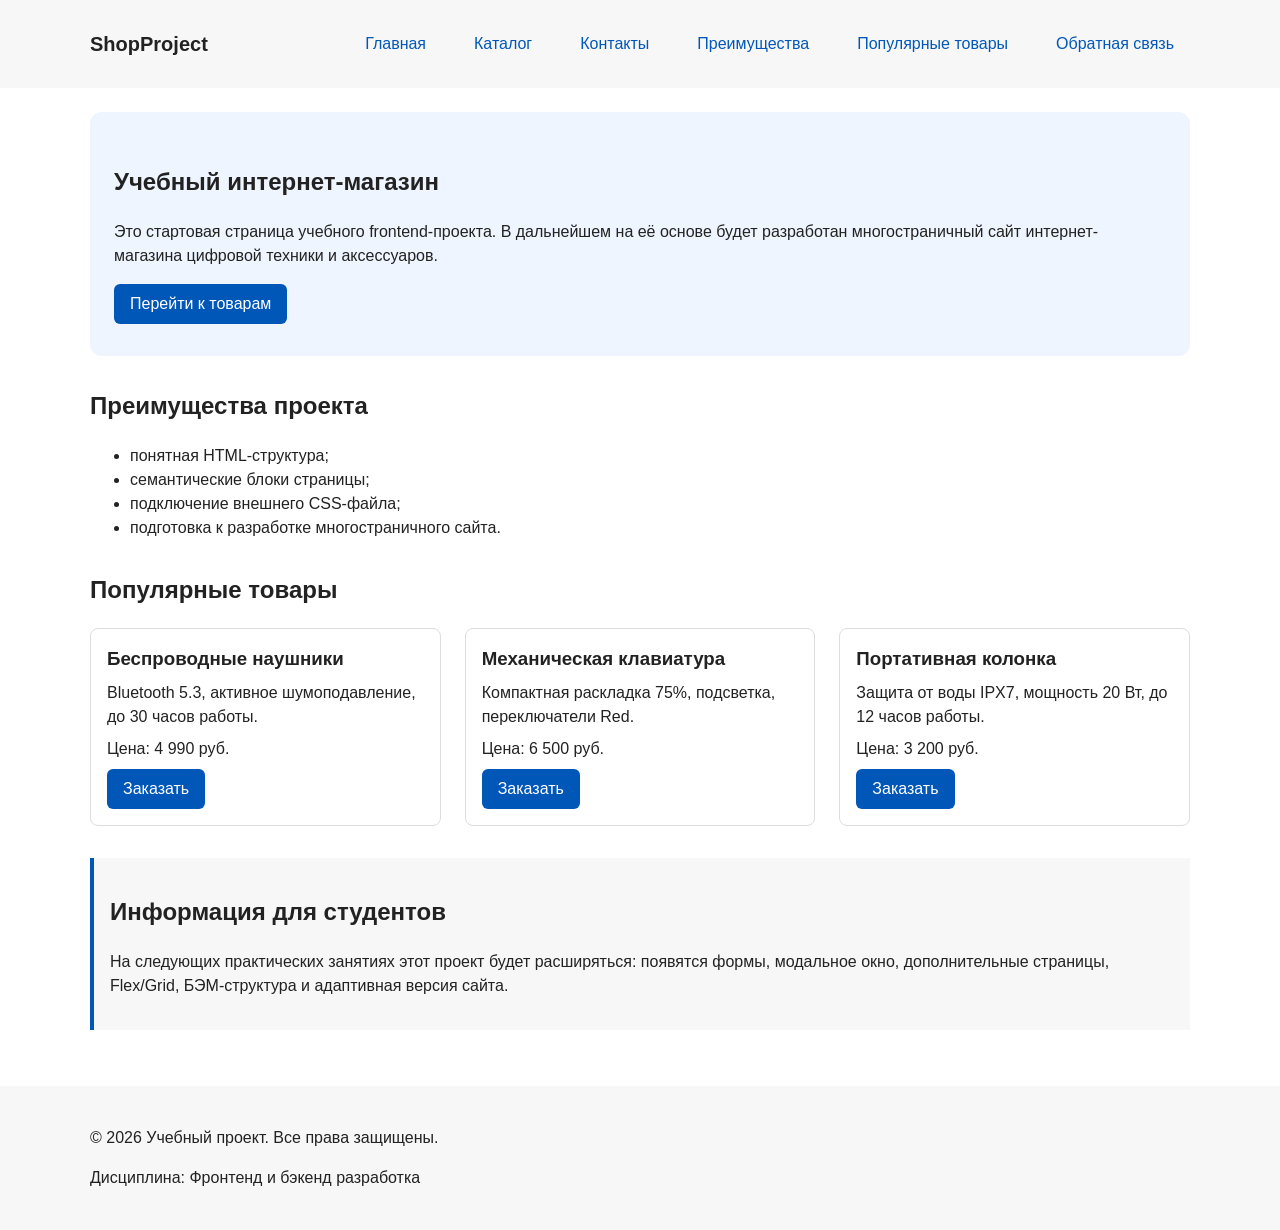
==== commit f14eec82: "Revert "Merge pull request #8 from marni52/refactor/bem-css-classes" This reverts commit 82b7624d120" ====
--- a/index.html
+++ b/index.html
@@ -3,28 +3,29 @@
 <head>
   <meta charset="UTF-8">
   <meta name="viewport" content="width=device-width, initial-scale=1.0">
-  <meta name="description" content="Интернет-магазин цифровой техники и аксессуаров: наушники, клавиатуры, колонки. Популярные товары, отзывы и быстрая заявка.">
+  <meta name="description" content="Учебный интернет-магазин цифровой техники и аксессуаров: популярные товары и форма заявки.">
   <meta property="og:type" content="website">
-  <meta property="og:title" content="ShopProject — интернет-магазин цифровой техники">
-  <meta property="og:description" content="Интернет-магазин цифровой техники и аксессуаров: наушники, клавиатуры, колонки. Популярные товары, отзывы и быстрая заявка.">
+  <meta property="og:title" content="Учебный интернет-магазин">
+  <meta property="og:description" content="Учебный интернет-магазин цифровой техники и аксессуаров: популярные товары и форма заявки.">
   <meta property="og:image" content="https://marni52.github.io/kr1-html-css-shop/images/preview.jpg">
-  <title>ShopProject — интернет-магазин цифровой техники</title>
+  <title>Учебный интернет-магазин</title>
   <link rel="icon" href="images/favicon.svg" type="image/svg+xml">
   <link rel="stylesheet" href="css/style.css">
   <script src="js/main.js" defer></script>
 </head>
 <body>
-  <header class="site-header">
-    <div class="site-header__inner">
-      <a class="site-header__logo" href="index.html">ShopProject</a>
+  <header>
+    <div class="site-header">
+      <a class="site-logo" href="index.html">ShopProject</a>
 
       <nav class="site-nav" aria-label="Основная навигация">
         <ul class="site-nav__list">
-        <li class="site-nav__item"><a class="site-nav__link site-nav__link--active" href="index.html" aria-current="page">Главная</a></li>
-        <li class="site-nav__item"><a class="site-nav__link" href="catalog.html">Каталог</a></li>
-        <li class="site-nav__item"><a class="site-nav__link" href="product.html">Хит продаж</a></li>
-        <li class="site-nav__item"><a class="site-nav__link" href="order.html">Оформить заявку</a></li>
-        <li class="site-nav__item"><a class="site-nav__link" href="contacts.html">Контакты</a></li>
+          <li><a href="index.html">Главная</a></li>
+          <li><a href="catalog.html">Каталог</a></li>
+          <li><a href="contacts.html">Контакты</a></li>
+          <li><a href="index.html#advantages">Преимущества</a></li>
+          <li><a href="index.html#popular">Популярные товары</a></li>
+          <li><a href="index.html#contacts">Обратная связь</a></li>
         </ul>
       </nav>
     </div>
@@ -32,162 +33,135 @@
 
   <main>
     <section class="hero">
-      <div class="hero__content">
-        <h1 class="hero__title">Техника и аксессуары для работы и игр</h1>
-        <p class="hero__text">Наушники, клавиатуры, колонки и другие гаджеты с доставкой по Москве за один день.</p>
-        <div class="hero__actions">
-          <a class="button button--primary button--large" href="catalog.html">Перейти в каталог</a>
-          <a class="button button--secondary button--large" href="#popular">Популярные товары</a>
-        </div>
-      </div>
-      <img class="hero__image" src="images/products/store.svg" alt="Витрина магазина ShopProject" width="400" height="300">
+      <h1>Учебный интернет-магазин</h1>
+      <p>
+        Это стартовая страница учебного frontend-проекта.
+        В дальнейшем на её основе будет разработан многостраничный сайт
+        интернет-магазина цифровой техники и аксессуаров.
+      </p>
+      <a class="button" href="#popular">Перейти к товарам</a>
     </section>
 
     <section class="section" id="advantages">
-      <h2 class="section__title">Почему выбирают нас</h2>
+      <h2>Преимущества проекта</h2>
+
       <ul class="advantages-list">
-        <li class="advantages-list__item"><span class="advantages-list__icon" aria-hidden="true">🚚</span><span class="advantages-list__title">Доставка за 1 день</span><span class="advantages-list__text">Привезём заказ по Москве на следующий день.</span></li>
-        <li class="advantages-list__item"><span class="advantages-list__icon" aria-hidden="true">🛡️</span><span class="advantages-list__title">Гарантия 1 год</span><span class="advantages-list__text">Обменяем товар, если он сломался.</span></li>
-        <li class="advantages-list__item"><span class="advantages-list__icon" aria-hidden="true">💳</span><span class="advantages-list__title">Оплата при получении</span><span class="advantages-list__text">Картой или наличными курьеру.</span></li>
-        <li class="advantages-list__item"><span class="advantages-list__icon" aria-hidden="true">💬</span><span class="advantages-list__title">Консультация</span><span class="advantages-list__text">Поможем выбрать товар по телефону.</span></li>
+        <li>понятная HTML-структура;</li>
+        <li>семантические блоки страницы;</li>
+        <li>подключение внешнего CSS-файла;</li>
+        <li>подготовка к разработке многостраничного сайта.</li>
       </ul>
     </section>
 
     <section class="section" id="popular">
-      <h2 class="section__title">Популярные товары</h2>
+      <h2>Популярные товары</h2>
+
       <div class="products-grid">
-        <article class="product-card product-card--discount">
-          <span class="product-card__badge product-card__badge--sale">Скидка</span>
-          <img class="product-card__image" src="images/products/headphones.svg" alt="Беспроводные наушники" width="400" height="300" loading="lazy">
-          <p class="product-card__category">Аудио</p>
-          <h3 class="product-card__title"><a class="product-card__link" href="product.html">Беспроводные наушники</a></h3>
-          <p class="product-card__description">Bluetooth 5.3, активное шумоподавление, до 30 часов работы.</p>
-          <p class="product-card__price">4 990 руб. <del class="product-card__old-price">5 990 руб.</del></p>
-          <div class="product-card__actions">
-            <button class="button button--primary product-card__button" type="button" data-product="Беспроводные наушники">Заказать</button>
-            <a class="button button--secondary product-card__button" href="product.html">Подробнее</a>
-          </div>
+        <article class="product-card">
+          <h3>Беспроводные наушники</h3>
+          <p>Bluetooth 5.3, активное шумоподавление, до 30 часов работы.</p>
+          <p>Цена: 4 990 руб.</p>
+          <button class="button product-card__button" type="button" data-product="Беспроводные наушники">
+            Заказать
+          </button>
         </article>
 
-        <article class="product-card product-card--featured">
-          <span class="product-card__badge product-card__badge--hit">Хит</span>
-          <img class="product-card__image" src="images/products/keyboard.svg" alt="Механическая клавиатура" width="400" height="300" loading="lazy">
-          <p class="product-card__category">Периферия</p>
-          <h3 class="product-card__title">Механическая клавиатура</h3>
-          <p class="product-card__description">Компактная раскладка 75%, подсветка, переключатели Red.</p>
-          <p class="product-card__price">6 500 руб.</p>
-          <div class="product-card__actions">
-            <button class="button button--primary product-card__button" type="button" data-product="Механическая клавиатура">Заказать</button>
-          </div>
+        <article class="product-card">
+          <h3>Механическая клавиатура</h3>
+          <p>Компактная раскладка 75%, подсветка, переключатели Red.</p>
+          <p>Цена: 6 500 руб.</p>
+          <button class="button product-card__button" type="button" data-product="Механическая клавиатура">
+            Заказать
+          </button>
         </article>
 
         <article class="product-card">
-          <span class="product-card__badge product-card__badge--new">Новинка</span>
-          <img class="product-card__image" src="images/products/speaker.svg" alt="Портативная колонка" width="400" height="300" loading="lazy">
-          <p class="product-card__category">Аудио</p>
-          <h3 class="product-card__title">Портативная колонка</h3>
-          <p class="product-card__description">Защита от воды IPX7, мощность 20 Вт, до 12 часов работы.</p>
-          <p class="product-card__price">3 200 руб.</p>
-          <div class="product-card__actions">
-            <button class="button button--primary product-card__button" type="button" data-product="Портативная колонка">Заказать</button>
-          </div>
+          <h3>Портативная колонка</h3>
+          <p>Защита от воды IPX7, мощность 20 Вт, до 12 часов работы.</p>
+          <p>Цена: 3 200 руб.</p>
+          <button class="button product-card__button" type="button" data-product="Портативная колонка">
+            Заказать
+          </button>
         </article>
       </div>
 
-      <p class="success-message" id="success-message" role="status" tabindex="-1" hidden>Форма успешно отправлена! Мы свяжемся с вами в течение часа.</p>
+      <p class="success-message" id="success-message" role="status" tabindex="-1" hidden>
+        Форма успешно отправлена!
+      </p>
     </section>
 
-    <aside class="promo">
-      <div class="promo__content">
-        <h2 class="promo__title">Скидка 10% на первый заказ</h2>
-        <p class="promo__text">Назовите менеджеру промокод <strong>FIRST10</strong> при оформлении заявки.</p>
-      </div>
-      <a class="button button--primary" href="order.html">Оформить заявку</a>
+    <aside class="aside-info">
+      <h2>Информация для студентов</h2>
+      <p>
+        На следующих практических занятиях этот проект будет расширяться:
+        появятся формы, модальное окно, дополнительные страницы, Flex/Grid,
+        БЭМ-структура и адаптивная версия сайта.
+      </p>
     </aside>
-
-    <section class="section" id="reviews">
-      <h2 class="section__title">Отзывы покупателей</h2>
-      <div class="reviews">
-        <figure class="review">
-          <p class="review__rating" role="img" aria-label="Оценка 5 из 5">★★★★★</p>
-          <blockquote class="review__text">Наушники пришли на следующий день, шумоподавление отличное.</blockquote>
-          <figcaption><cite class="review__author">Мария</cite></figcaption>
-        </figure>
-        <figure class="review">
-          <p class="review__rating" role="img" aria-label="Оценка 5 из 5">★★★★★</p>
-          <blockquote class="review__text">Помогли выбрать клавиатуру под мои задачи, очень доволен.</blockquote>
-          <figcaption><cite class="review__author">Денис</cite></figcaption>
-        </figure>
-        <figure class="review">
-          <p class="review__rating" role="img" aria-label="Оценка 4 из 5">★★★★☆</p>
-          <blockquote class="review__text">Колонка громкая, но хотелось бы больше цветов на выбор.</blockquote>
-          <figcaption><cite class="review__author">Ольга</cite></figcaption>
-        </figure>
-      </div>
-    </section>
   </main>
 
-  <footer class="site-footer" id="contacts">
-    <div class="site-footer__inner">
-      <section class="site-footer__column">
-        <h2 class="site-footer__title">ShopProject</h2>
-        <p class="site-footer__text">Учебный интернет-магазин цифровой техники и аксессуаров.</p>
-        <p class="site-footer__text">Ежедневно с 10:00 до 20:00</p>
-      </section>
-
-      <nav class="site-footer__column" aria-label="Разделы сайта">
-        <h2 class="site-footer__title">Разделы</h2>
-        <ul class="site-footer__list">
-          <li class="site-footer__item"><a href="index.html#advantages">Преимущества</a></li>
-          <li class="site-footer__item"><a href="index.html#popular">Популярные товары</a></li>
-          <li class="site-footer__item"><a href="index.html#reviews">Отзывы</a></li>
-          <li class="site-footer__item"><a href="contacts.html#faq">Частые вопросы</a></li>
-        </ul>
-      </nav>
-
-      <section class="site-footer__column">
-        <h2 class="site-footer__title">Контакты</h2>
-        <p class="site-footer__text"><a href="tel:+79000000000">+7 (900) 000-00-00</a></p>
-        <p class="site-footer__text"><a href="mailto:info@example.com">info@example.com</a></p>
-      </section>
-    </div>
-
-    <p class="site-footer__copyright">&copy; 2026 ShopProject. Учебный проект по дисциплине «Фронтенд и бэкенд разработка».</p>
+  <footer id="contacts">
+    <p>&copy; 2026 Учебный проект. Все права защищены.</p>
+    <p>Дисциплина: Фронтенд и бэкенд разработка</p>
   </footer>
 
-  <a class="back-to-top" href="#top" aria-label="Наверх">&uarr;</a>
-
   <dialog class="order-dialog" id="order-dialog" aria-labelledby="order-dialog-title">
-    <h2 class="order-dialog__title" id="order-dialog-title">Оформление заявки</h2>
-    <p class="order-dialog__product" id="order-dialog-product"></p>
+    <h2 id="order-dialog-title">Оформление заявки</h2>
 
     <form class="order-form" id="order-form" action="#" method="post" novalidate>
       <input id="selected-product" name="selected-product" type="hidden">
 
-      <div class="order-form__field">
-        <label class="order-form__label" for="order-name">Имя <span class="order-form__required">*</span></label>
-        <input class="order-form__input" id="order-name" name="name" type="text" placeholder="Введите ваше имя" minlength="2" autocomplete="given-name" required>
-      </div>
-
-      <div class="order-form__field">
-        <label class="order-form__label" for="order-email">E-mail <span class="order-form__required">*</span></label>
-        <input class="order-form__input" id="order-email" name="email" type="email" placeholder="example@mail.ru" autocomplete="email" required>
-      </div>
-
-      <div class="order-form__field">
-        <label class="order-form__label" for="order-phone">Телефон <span class="order-form__required">*</span></label>
-        <input class="order-form__input" id="order-phone" name="phone" type="tel" inputmode="tel" placeholder="+7 (900) 000-00-00" pattern="^\+7 \(\d{3}\) \d{3}-\d{2}-\d{2}$" aria-describedby="order-phone-hint" required>
-        <small class="order-form__hint" id="order-phone-hint">Формат: +7 (900) 000-00-00</small>
-      </div>
-
-      <div class="order-form__field">
-        <label class="order-form__label" for="order-date">Удобная дата связи</label>
-        <input class="order-form__input" id="order-date" name="date" type="date">
-      </div>
-
-      <div class="order-form__field">
-        <label class="order-form__label" for="order-topic">Тема заявки <span class="order-form__required">*</span></label>
-        <select class="order-form__select" id="order-topic" name="topic" required>
+      <div class="form-field">
+        <label for="order-name">Имя</label>
+        <input
+          id="order-name"
+          name="name"
+          type="text"
+          placeholder="Введите ваше имя"
+          minlength="2"
+          autocomplete="given-name"
+          required
+        >
+      </div>
+
+      <div class="form-field">
+        <label for="order-email">E-mail</label>
+        <input
+          id="order-email"
+          name="email"
+          type="email"
+          placeholder="example@mail.ru"
+          autocomplete="email"
+          required
+        >
+      </div>
+
+      <div class="form-field">
+        <label for="order-phone">Телефон</label>
+        <input
+          id="order-phone"
+          name="phone"
+          type="tel"
+          inputmode="tel"
+          placeholder="+7 (900) 000-00-00"
+          pattern="^\+7 \(\d{3}\) \d{3}-\d{2}-\d{2}$"
+          required
+        >
+        <small>Формат: +7 (900) 000-00-00</small>
+      </div>
+
+      <div class="form-field">
+        <label for="order-date">Дата связи</label>
+        <input
+          id="order-date"
+          name="date"
+          type="date"
+        >
+      </div>
+
+      <div class="form-field">
+        <label for="order-topic">Тема заявки</label>
+        <select id="order-topic" name="topic" required>
           <option value="">Выберите тему</option>
           <option value="product">Заказ товара</option>
           <option value="consultation">Консультация</option>
@@ -195,21 +169,31 @@
         </select>
       </div>
 
-      <div class="order-form__field">
-        <label class="order-form__label" for="order-comment">Комментарий</label>
-        <textarea class="order-form__textarea" id="order-comment" name="comment" rows="3" placeholder="Укажите дополнительную информацию"></textarea>
-      </div>
-
-      <div class="order-form__field">
-        <label class="order-form__option">
-          <input class="order-form__checkbox" id="order-agreement" name="agreement" type="checkbox" required>
-          Я согласен на обработку персональных данных
+      <div class="form-field">
+        <label for="order-comment">Комментарий</label>
+        <textarea
+          id="order-comment"
+          name="comment"
+          rows="4"
+          placeholder="Укажите дополнительную информацию"
+        ></textarea>
+      </div>
+
+      <div class="form-field form-field--checkbox">
+        <label>
+          <input
+            id="order-agreement"
+            name="agreement"
+            type="checkbox"
+            required
+          >
+          Я согласен на обработку данных
         </label>
       </div>
 
-      <div class="order-form__actions">
+      <div class="form-actions">
         <button class="button button--secondary" type="button" id="close-order-dialog">Закрыть</button>
-        <button class="button button--primary" type="submit">Отправить заявку</button>
+        <button class="button" type="submit">Отправить заявку</button>
       </div>
     </form>
   </dialog>
--- a/css/style.css
+++ b/css/style.css
@@ -1,19 +1,9 @@
-/* =========================================================
-   Стили учебного интернет-магазина ShopProject
-   Порядок разделов:
-   1. Переменные  2. Базовые стили  3. Кнопки
-   4. Шапка, навигация, подвал  5. Общие блоки страниц
-   6. Карточки и сетки  7. Каталог  8. Страница товара
-   9. Страница заказа  10. Контакты и FAQ
-   11. Модальное окно и форма  12. Кнопка «Наверх»
-   ========================================================= */
-
-/* =========================================================
+/* ===============================
    1. Переменные проекта
-   ========================================================= */
+   =============================== */
 
 :root {
-
+  /* Основные цвета проекта */
   --color-bg: #ffffff;
   --color-text: #222222;
   --color-muted: #666666;
@@ -26,39 +16,42 @@
   --color-danger-bg: #fff5f6;
   --color-success: #168a2f;
   --color-success-bg: #eefaf0;
-  --color-warning: #f2a900;
   --color-white: #ffffff;
   --color-backdrop: rgba(0, 0, 0, 0.5);
 
+  /* Отступы */
   --space-xs: 4px;
   --space-sm: 8px;
   --space-md: 16px;
   --space-lg: 24px;
   --space-xl: 32px;
 
+  /* Скругления */
   --radius-sm: 6px;
   --radius-md: 8px;
   --radius-lg: 12px;
 
+  /* Размеры */
   --container-width: 1100px;
-  --header-height: 88px;
   --focus-ring: 2px solid var(--color-primary);
-
-  --z-header: 10;
-  --z-back-to-top: 20;
-}
-
-/* =========================================================
+}
+
+/* ===============================
    2. Базовые стили
-   ========================================================= */
-
+   =============================== */
+
+/*
+  border-box: width включает content, padding и border.
+*/
 * {
   box-sizing: border-box;
 }
 
+/*
+  Плавная прокрутка к якорям.
+*/
 html {
   scroll-behavior: smooth;
-  scroll-padding-top: calc(var(--header-height) + var(--space-md));
 }
 
 body {
@@ -69,15 +62,39 @@
   background-color: var(--color-bg);
 }
 
-main {
+/*
+  Внутренние отступы основных областей страницы.
+*/
+header,
+main,
+footer {
   padding: var(--space-lg);
 }
 
-img {
-  display: block;
-  max-width: 100%;
-  height: auto;
-}
+/*
+  Шапка и подвал используют нейтральный фон.
+*/
+header {
+  background-color: var(--color-surface);
+}
+
+footer {
+  background-color: var(--color-surface);
+}
+
+/*
+  Содержимое подвала выравнивается по той же ширине контейнера,
+  что и шапка и разделы страницы.
+*/
+footer > * {
+  max-width: var(--container-width);
+  margin-left: auto;
+  margin-right: auto;
+}
+
+/* ===============================
+   3. Общие элементы интерфейса
+   =============================== */
 
 a {
   color: var(--color-primary);
@@ -92,39 +109,61 @@
   outline-offset: 3px;
 }
 
+/*
+  Ссылка или кнопка, оформленная как кнопка.
+*/
+.button {
+  display: inline-block;
+  padding: var(--space-sm) var(--space-md);
+  color: var(--color-white);
+  background-color: var(--color-primary);
+  text-decoration: none;
+  font: inherit;
+  border: none;
+  border-radius: var(--radius-sm);
+  cursor: pointer;
+}
+
+.button:hover {
+  color: var(--color-white);
+  background-color: var(--color-primary-dark);
+}
+
+/*
+  Подсветка цели якорной ссылки (#advantages, #popular, #contacts).
+*/
 :target {
   outline: 2px dashed var(--color-primary);
   outline-offset: 4px;
 }
 
-/* =========================================================
-   3. Блок button - кнопка
-   ========================================================= */
-
-.button {
-  display: inline-block;
-  padding: var(--space-sm) var(--space-md);
-  font: inherit;
-  text-align: center;
-  text-decoration: none;
-  border: none;
-  border-radius: var(--radius-sm);
-  cursor: pointer;
-}
-
-.button--primary {
-  color: var(--color-white);
+.button:active {
+  transform: translateY(1px);
+}
+
+.button:focus-visible {
+  outline: var(--focus-ring);
+  outline-offset: 3px;
+}
+
+.button:disabled {
+  opacity: 0.6;
+  cursor: not-allowed;
+}
+
+/*
+  Неактивная кнопка не реагирует на наведение.
+*/
+.button:disabled:hover {
   background-color: var(--color-primary);
 }
 
-.button--primary:hover {
-  color: var(--color-white);
-  background-color: var(--color-primary-dark);
-}
-
+/*
+  Второстепенная кнопка (например, «Закрыть» в модальном окне).
+*/
 .button--secondary {
   color: var(--color-primary);
-  background-color: transparent;
+  background-color: var(--color-white);
   box-shadow: inset 0 0 0 1px var(--color-primary);
 }
 
@@ -133,39 +172,15 @@
   background-color: var(--color-primary);
 }
 
-.button--large {
-  padding: 12px var(--space-lg);
-  font-size: 18px;
-}
-
-.button:active {
-  transform: translateY(1px);
-}
-
-.button:focus-visible {
-  outline: var(--focus-ring);
-  outline-offset: 3px;
-}
-
-.button:disabled,
-.button--disabled {
-  opacity: 0.6;
-  cursor: not-allowed;
-}
-
-/* =========================================================
-   4. Шапка, навигация, подвал
-   ========================================================= */
-
+/* ===============================
+   4. Компоненты страницы
+   =============================== */
+
+/*
+  Шапка: логотип слева, меню справа (Flexbox).
+  flex-wrap переносит меню под логотип, если не хватает места.
+*/
 .site-header {
-  position: sticky;
-  top: 0;
-  z-index: var(--z-header);
-  background-color: var(--color-surface);
-  border-bottom: 1px solid var(--color-border);
-}
-
-.site-header__inner {
   display: flex;
   flex-wrap: wrap;
   justify-content: space-between;
@@ -173,32 +188,37 @@
   gap: var(--space-md);
   max-width: var(--container-width);
   margin: 0 auto;
-  padding: var(--space-lg);
-}
-
-.site-header__logo {
+}
+
+/*
+  Текстовый логотип.
+*/
+.site-logo {
   font-size: 20px;
-  font-weight: 700;
+  font-weight: bold;
+  text-decoration: none;
   color: var(--color-text);
-  text-decoration: none;
-}
-
-.site-header__logo:hover {
+}
+
+.site-logo:hover {
   color: var(--color-primary);
 }
 
+/*
+  Навигация: пункты меню в строку через Flexbox.
+*/
 .site-nav__list {
   display: flex;
   flex-wrap: wrap;
   justify-content: center;
   align-items: center;
-  gap: var(--space-sm);
+  gap: var(--space-md);
+  padding: 0;
   margin: 0;
-  padding: 0;
   list-style: none;
 }
 
-.site-nav__link {
+.site-nav__list a {
   display: inline-block;
   padding: var(--space-sm) var(--space-md);
   color: var(--color-primary);
@@ -206,68 +226,15 @@
   border-radius: var(--radius-sm);
 }
 
-.site-nav__link:hover {
+.site-nav__list a:hover {
   color: var(--color-white);
   background-color: var(--color-primary);
 }
 
-.site-nav__link:focus-visible {
-  outline: var(--focus-ring);
-  outline-offset: 3px;
-}
-
-.site-nav__link--active {
-  color: var(--color-white);
-  background-color: var(--color-primary);
-}
-
-.site-footer {
-  padding: var(--space-xl) var(--space-lg) var(--space-lg);
-  background-color: var(--color-surface);
-  border-top: 1px solid var(--color-border);
-}
-
-.site-footer__inner {
-  display: grid;
-  grid-template-columns: 2fr 1fr 1fr;
-  gap: var(--space-lg);
-  max-width: var(--container-width);
-  margin: 0 auto;
-}
-
-.site-footer__title {
-  margin: 0 0 var(--space-sm);
-  font-size: 16px;
-}
-
-.site-footer__text {
-  margin: 0 0 var(--space-sm);
-  color: var(--color-muted);
-}
-
-.site-footer__list {
-  margin: 0;
-  padding: 0;
-  list-style: none;
-}
-
-.site-footer__item {
-  margin-bottom: var(--space-xs);
-}
-
-.site-footer__copyright {
-  max-width: var(--container-width);
-  margin: var(--space-lg) auto 0;
-  padding-top: var(--space-md);
-  border-top: 1px solid var(--color-border);
-  font-size: 14px;
-  color: var(--color-muted);
-}
-
-/* =========================================================
-   5. Общие блоки страниц
-   ========================================================= */
-
+/*
+  Хлебные крошки на внутренних страницах.
+  Текущая страница — span, разделитель добавляется через ::before.
+*/
 .breadcrumbs {
   max-width: var(--container-width);
   margin: 0 auto var(--space-md);
@@ -275,353 +242,134 @@
   color: var(--color-muted);
 }
 
-.breadcrumbs__link {
+.breadcrumbs a {
   color: var(--color-primary);
 }
 
-.breadcrumbs__current::before {
+.breadcrumbs span::before {
   content: " / ";
   color: var(--color-muted);
 }
 
-.breadcrumbs__link + .breadcrumbs__link::before {
-  content: " / ";
-  color: var(--color-muted);
-}
-
+/*
+  Hero-блок — первый крупный блок страницы.
+*/
 .hero {
-  display: grid;
-  grid-template-columns: 3fr 2fr;
-  align-items: center;
-  gap: var(--space-xl);
   max-width: var(--container-width);
   margin: 0 auto var(--space-xl);
-  padding: var(--space-xl);
+  padding: var(--space-xl) var(--space-lg);
   background-color: var(--color-surface-accent);
   border-radius: var(--radius-lg);
 }
 
-.hero__title {
-  margin: 0 0 var(--space-md);
-  font-size: 36px;
-  line-height: 1.2;
-}
-
-.hero__text {
-  margin: 0 0 var(--space-lg);
-  font-size: 18px;
-}
-
-.hero__actions {
-  display: flex;
-  flex-wrap: wrap;
-  gap: var(--space-md);
-}
-
-.hero__image {
-  border-radius: var(--radius-lg);
-}
-
+/*
+  Общий класс для разделов страницы.
+*/
 .section {
   max-width: var(--container-width);
   margin: 0 auto var(--space-xl);
 }
 
-.section__title {
-  margin: 0 0 var(--space-md);
-}
-
-.section__text {
-  margin: 0 0 var(--space-md);
-  color: var(--color-muted);
-}
-
-.advantages-list {
-  display: grid;
-  grid-template-columns: repeat(4, 1fr);
-  gap: var(--space-lg);
-  margin: 0;
-  padding: 0;
-  list-style: none;
-}
-
-.advantages-list__item {
-  padding: var(--space-md);
-  border: 1px solid var(--color-border);
-  border-radius: var(--radius-md);
-}
-
-.advantages-list__icon {
-  display: block;
-  margin-bottom: var(--space-sm);
-  font-size: 28px;
-}
-
-.advantages-list__title {
-  display: block;
-  margin-bottom: var(--space-xs);
-  font-weight: 700;
-}
-
-.advantages-list__text {
-  color: var(--color-muted);
-}
-
-.promo {
-  display: flex;
-  flex-wrap: wrap;
-  justify-content: space-between;
-  align-items: center;
-  gap: var(--space-md);
-  max-width: var(--container-width);
-  margin: 0 auto var(--space-xl);
-  padding: var(--space-lg);
-  border-left: 4px solid var(--color-danger);
-  background-color: var(--color-danger-bg);
-  border-radius: var(--radius-md);
-}
-
-.promo__title {
-  margin: 0 0 var(--space-xs);
-}
-
-.promo__text {
-  margin: 0;
-}
-
-.reviews {
-  display: grid;
-  grid-template-columns: repeat(3, 1fr);
-  gap: var(--space-lg);
-}
-
-.review {
-  margin: 0;
-  padding: var(--space-md);
-  border: 1px solid var(--color-border);
-  border-radius: var(--radius-md);
-  background-color: var(--color-surface);
-}
-
-.review__rating {
-  margin: 0 0 var(--space-sm);
-  color: var(--color-warning);
-  letter-spacing: 2px;
-}
-
-.review__text {
-  margin: 0 0 var(--space-sm);
-}
-
-.review__author {
-  font-weight: 700;
-  font-style: normal;
-}
-
-.success-message {
-  margin: var(--space-lg) 0 0;
-  padding: var(--space-md);
-  border-left: 4px solid var(--color-success);
-  background-color: var(--color-success-bg);
-}
-
-/* =========================================================
-   6. Карточки товаров и сетка
-   ========================================================= */
-
+.section h2 {
+  margin-top: 0;
+}
+
+/*
+  Сетка карточек товаров (CSS Grid): три равные колонки.
+*/
 .products-grid {
   display: grid;
   grid-template-columns: repeat(3, 1fr);
   gap: var(--space-lg);
 }
 
+/*
+  Карточка товара — flex-контейнер со столбцом элементов.
+*/
 .product-card {
-  position: relative;
   display: flex;
   flex-direction: column;
   gap: var(--space-sm);
+  margin-bottom: 0;
   padding: var(--space-md);
   border: 1px solid var(--color-border);
   border-radius: var(--radius-md);
   background-color: var(--color-bg);
-  transition: border-color 0.2s, box-shadow 0.2s;
 }
 
 .product-card:hover {
   border-color: var(--color-primary);
-  box-shadow: 0 4px 12px rgba(0, 0, 0, 0.08);
-}
-
-.product-card--featured {
-  border-color: var(--color-primary);
-}
-
-.product-card--discount {
-  border-color: var(--color-danger);
-}
-
-.product-card--out-of-stock {
-  opacity: 0.7;
-}
-
-.product-card__badge {
-  position: absolute;
-  top: var(--space-sm);
-  right: var(--space-sm);
-  z-index: 1;
-  padding: 2px var(--space-sm);
-  font-size: 13px;
-  font-weight: 700;
-  color: var(--color-white);
-  background-color: var(--color-primary);
-  border-radius: var(--radius-sm);
-}
-
-.product-card__badge--hit {
-  background-color: var(--color-primary);
-}
-
-.product-card__badge--sale {
-  background-color: var(--color-danger);
-}
-
-.product-card__badge--new {
-  background-color: var(--color-success);
-}
-
-.product-card__image {
-  width: 100%;
-  aspect-ratio: 4 / 3;
-  object-fit: cover;
-  border-radius: var(--radius-sm);
-}
-
-.product-card__category {
+}
+
+.product-card h3,
+.product-card p {
   margin: 0;
-  font-size: 13px;
-  text-transform: uppercase;
-  letter-spacing: 0.5px;
-  color: var(--color-muted);
-}
-
-.product-card__title {
-  margin: 0;
-  font-size: 18px;
-}
-
-.product-card__link {
-  color: var(--color-text);
-  text-decoration: none;
-}
-
-.product-card__link:hover {
-  color: var(--color-primary);
-}
-
-.product-card__description {
-  margin: 0;
-  color: var(--color-muted);
-}
-
-.product-card__price {
-  margin: 0;
-  font-size: 18px;
-  font-weight: 700;
-}
-
-.product-card--discount .product-card__price {
-  color: var(--color-danger);
-}
-
-.product-card__old-price {
-  margin-left: var(--space-sm);
-  font-size: 14px;
-  font-weight: 400;
-  color: var(--color-muted);
-  text-decoration: line-through;
-}
-
-.product-card__actions {
-  display: flex;
-  flex-wrap: wrap;
-  gap: var(--space-sm);
+}
+
+/*
+  Кнопка прижимается к низу карточки и не растягивается по ширине,
+  поэтому кнопки в соседних карточках стоят на одной линии.
+*/
+.product-card .button {
   margin-top: auto;
-}
-
-/* =========================================================
-   7. Страница каталога
-   ========================================================= */
-
+  align-self: flex-start;
+}
+
+/*
+  Страница каталога: «фильтры + товары» через именованные области Grid.
+*/
 .catalog-layout {
+  max-width: var(--container-width);
+  margin: 0 auto var(--space-xl);
   display: grid;
   grid-template-columns: 260px 1fr;
   grid-template-areas: "filters products";
   align-items: start;
   gap: var(--space-lg);
-  max-width: var(--container-width);
-  margin: 0 auto var(--space-xl);
 }
 
 .catalog-filters {
   grid-area: filters;
-  position: sticky;
-  top: calc(var(--header-height) + var(--space-md));
   padding: var(--space-md);
   border: 1px solid var(--color-border);
   border-radius: var(--radius-md);
   background-color: var(--color-surface);
 }
 
-.catalog-filters__title {
-  margin: 0 0 var(--space-md);
+.catalog-filters h2,
+.catalog-products h2 {
+  margin-top: 0;
 }
 
 .catalog-products {
   grid-area: products;
 }
 
-.catalog-products__header {
-  display: flex;
-  flex-wrap: wrap;
-  justify-content: space-between;
-  align-items: center;
-  gap: var(--space-md);
-  margin-bottom: var(--space-md);
-}
-
-.catalog-products__title {
-  margin: 0;
-}
-
-.catalog-products__sort {
-  padding: 6px 10px;
-  border: 1px solid var(--color-border);
-  border-radius: var(--radius-sm);
-  font: inherit;
-}
-
+/*
+  Форма фильтров: группы полей выстроены через Grid.
+*/
 .filters-form {
   display: grid;
   gap: var(--space-md);
 }
 
-.filters-form__group {
+.filters-form fieldset {
   margin: 0;
   padding: var(--space-md);
   border: 1px solid var(--color-border);
   border-radius: var(--radius-sm);
 }
 
-.filters-form__legend {
+.filters-form legend {
   font-weight: 700;
 }
 
-.filters-form__label {
+.filters-form label {
   display: block;
   margin-bottom: var(--space-sm);
 }
 
-.filters-form__input {
+.filters-form input[type="number"] {
   width: 100%;
   margin-bottom: var(--space-sm);
   padding: 8px 10px;
@@ -630,248 +378,32 @@
   font: inherit;
 }
 
-.filters-form__input:hover {
+.filters-form input[type="number"]:hover {
   border-color: var(--color-primary);
 }
 
-.filters-form__input:focus-visible,
-.filters-form__checkbox:focus-visible {
+.filters-form input:focus-visible {
   outline: var(--focus-ring);
   outline-offset: 3px;
 }
 
-/* =========================================================
-   8. Страница товара
-   ========================================================= */
-
-.product {
-  display: grid;
-  grid-template-columns: 1fr 1fr;
-  gap: var(--space-xl);
+/*
+  Дополнительный информационный блок.
+*/
+.aside-info {
   max-width: var(--container-width);
   margin: 0 auto var(--space-xl);
-}
-
-.product__gallery {
-  position: relative;
-  margin: 0;
-}
-
-.product__image {
-  width: 100%;
-  border: 1px solid var(--color-border);
-  border-radius: var(--radius-lg);
-}
-
-.product__badge {
-  position: absolute;
-  top: var(--space-md);
-  left: var(--space-md);
-  padding: var(--space-xs) var(--space-sm);
-  font-weight: 700;
-  color: var(--color-white);
-  background-color: var(--color-danger);
-  border-radius: var(--radius-sm);
-}
-
-.product__caption {
-  margin-top: var(--space-sm);
-  font-size: 14px;
-  color: var(--color-muted);
-}
-
-.product__category {
-  margin: 0 0 var(--space-xs);
-  text-transform: uppercase;
-  color: var(--color-muted);
-}
-
-.product__title {
-  margin: 0 0 var(--space-sm);
-  font-size: 32px;
-  line-height: 1.2;
-}
-
-.product__rating {
-  margin: 0 0 var(--space-md);
-  color: var(--color-warning);
-}
-
-.product__rating-count {
-  color: var(--color-muted);
-}
-
-.product__price {
-  margin: 0 0 var(--space-md);
-  font-size: 28px;
-  font-weight: 700;
-  color: var(--color-danger);
-}
-
-.product__old-price {
-  margin-left: var(--space-sm);
-  font-size: 18px;
-  font-weight: 400;
-  color: var(--color-muted);
-  text-decoration: line-through;
-}
-
-.product__stock {
-  margin: 0 0 var(--space-md);
-  font-weight: 700;
-  color: var(--color-success);
-}
-
-.product__text {
-  margin: 0 0 var(--space-md);
-}
-
-.product__features {
-  margin: 0 0 var(--space-lg);
-  padding-left: var(--space-lg);
-}
-
-.product__actions {
-  display: flex;
-  flex-wrap: wrap;
-  gap: var(--space-md);
-}
-
-.product-table {
-  width: 100%;
-  border-collapse: collapse;
-  border: 1px solid var(--color-border);
-}
-
-.product-table__caption {
-  margin-bottom: var(--space-sm);
-  font-weight: 700;
-  text-align: left;
-}
-
-.product-table__head {
-  color: var(--color-white);
-  background-color: var(--color-primary);
-}
-
-.product-table__cell {
-  padding: 10px var(--space-md);
-  border: 1px solid var(--color-border);
-  text-align: left;
-}
-
-.product-table__row:nth-child(even) {
+  padding: var(--space-md);
+  border-left: 4px solid var(--color-primary);
   background-color: var(--color-surface);
 }
 
-.product-table__row:hover {
-  background-color: var(--color-surface-accent);
-}
-
-/* =========================================================
-   9. Страница оформления заявки
-   ========================================================= */
-
-.order-layout {
-  display: grid;
-  grid-template-columns: 2fr 1fr;
-  align-items: start;
-  gap: var(--space-xl);
-  max-width: var(--container-width);
-  margin: 0 auto var(--space-xl);
-}
-
-.order-layout__form {
-  padding: var(--space-lg);
-  border: 1px solid var(--color-border);
-  border-radius: var(--radius-lg);
-}
-
-.order-steps {
-  position: sticky;
-  top: calc(var(--header-height) + var(--space-md));
-  padding: var(--space-lg);
-  background-color: var(--color-surface-accent);
-  border-radius: var(--radius-lg);
-}
-
-.order-steps__title {
-  margin: 0 0 var(--space-md);
-}
-
-.order-steps__list {
-  margin: 0;
-  padding-left: var(--space-lg);
-}
-
-.order-steps__item {
-  margin-bottom: var(--space-sm);
-}
-
-/* =========================================================
-   10. Контакты и FAQ
-   ========================================================= */
-
-.contacts-list {
-  display: grid;
-  grid-template-columns: repeat(4, 1fr);
-  gap: var(--space-lg);
-  margin: 0;
-  padding: 0;
-  list-style: none;
-}
-
-.contacts-list__item {
-  padding: var(--space-md);
-  border: 1px solid var(--color-border);
-  border-radius: var(--radius-md);
-}
-
-.contacts-list__label {
-  display: block;
-  margin-bottom: var(--space-xs);
-  font-size: 14px;
-  color: var(--color-muted);
-}
-
-.contacts-list__value {
-  font-weight: 700;
-}
-
-.faq__item {
-  margin-bottom: var(--space-sm);
-  border: 1px solid var(--color-border);
-  border-radius: var(--radius-md);
-}
-
-.faq__question {
-  padding: var(--space-md);
-  font-weight: 700;
-  cursor: pointer;
-}
-
-.faq__question:hover {
-  color: var(--color-primary);
-}
-
-.faq__question:focus-visible {
-  outline: var(--focus-ring);
-  outline-offset: -2px;
-}
-
-.faq__answer {
-  margin: 0;
-  padding: 0 var(--space-md) var(--space-md);
-  color: var(--color-muted);
-}
-
-/* =========================================================
-   11. Модальное окно и форма заявки
-   ========================================================= */
+/* ===============================
+   5. Форма и модальное окно
+   =============================== */
 
 .order-dialog {
   width: min(100% - 32px, 560px);
-  max-height: calc(100vh - 32px);
   padding: var(--space-lg);
   border: none;
   border-radius: var(--radius-lg);
@@ -881,130 +413,81 @@
   background-color: var(--color-backdrop);
 }
 
-.order-dialog__title {
-  margin-top: 0;
-}
-
-.order-dialog__product {
-  margin: 0 0 var(--space-md);
-  color: var(--color-muted);
-}
-
-.order-form__field {
+.form-field {
   margin-bottom: var(--space-md);
 }
 
-.order-form__row {
-  display: grid;
-  grid-template-columns: 1fr 1fr;
-  gap: var(--space-md);
-}
-
-.order-form__label {
+.form-field label {
   display: block;
   margin-bottom: var(--space-xs);
 }
 
-.order-form__required {
-  color: var(--color-danger);
-}
-
-.order-form__input,
-.order-form__select,
-.order-form__textarea {
+.form-field input,
+.form-field select,
+.form-field textarea {
   width: 100%;
   padding: 10px 12px;
   border: 1px solid var(--color-border);
   border-radius: var(--radius-sm);
   font: inherit;
-  background-color: var(--color-bg);
-}
-
-.order-form__input:hover,
-.order-form__select:hover,
-.order-form__textarea:hover {
+}
+
+.form-field input[type="checkbox"] {
+  width: auto;
+}
+
+.form-field small {
+  display: block;
+  margin-top: var(--space-xs);
+  color: var(--color-muted);
+}
+
+/*
+  Состояния полей формы.
+*/
+.form-field input:hover,
+.form-field select:hover,
+.form-field textarea:hover {
   border-color: var(--color-primary);
 }
 
-.order-form__input:focus-visible,
-.order-form__select:focus-visible,
-.order-form__textarea:focus-visible,
-.order-form__checkbox:focus-visible,
-.order-form__radio:focus-visible {
+.form-field input:focus-visible,
+.form-field select:focus-visible,
+.form-field textarea:focus-visible,
+.form-actions button:focus-visible {
   outline: var(--focus-ring);
   outline-offset: 3px;
 }
 
-.order-form__input[aria-invalid="true"],
-.order-form__select[aria-invalid="true"],
-.order-form__textarea[aria-invalid="true"] {
+.form-field input:disabled,
+.form-field select:disabled,
+.form-field textarea:disabled {
+  background-color: var(--color-surface);
+  cursor: not-allowed;
+}
+
+/*
+  Ошибочные поля (aria-invalid добавляется в js/main.js).
+  Селектор уточнён через .form-field, чтобы перебить .form-field input.
+*/
+.form-field [aria-invalid="true"] {
   border-color: var(--color-danger);
   background-color: var(--color-danger-bg);
 }
 
-.order-form__checkbox[aria-invalid="true"],
-.order-form__radio[aria-invalid="true"] {
-  outline: 2px solid var(--color-danger);
-}
-
-.order-form__group {
-  margin: 0 0 var(--space-md);
-  padding: var(--space-md);
-  border: 1px solid var(--color-border);
-  border-radius: var(--radius-sm);
-}
-
-.order-form__legend {
-  padding: 0 var(--space-xs);
-}
-
-.order-form__option {
-  display: block;
-  margin-bottom: var(--space-xs);
-}
-
-.order-form__hint {
-  display: block;
-  margin-top: var(--space-xs);
-  font-size: 14px;
-  color: var(--color-muted);
-}
-
-.order-form__actions {
+.form-actions {
   display: flex;
-  flex-wrap: wrap;
   gap: var(--space-md);
   margin-top: var(--space-lg);
 }
 
-/* =========================================================
-   12. Кнопка «Наверх»
-   ========================================================= */
-
-.back-to-top {
-  position: fixed;
-  right: var(--space-lg);
-  bottom: var(--space-lg);
-  z-index: var(--z-back-to-top);
-  display: flex;
-  justify-content: center;
-  align-items: center;
-  width: 48px;
-  height: 48px;
-  font-size: 22px;
-  color: var(--color-white);
-  text-decoration: none;
-  background-color: var(--color-primary);
-  border-radius: 50%;
-  box-shadow: 0 4px 12px rgba(0, 0, 0, 0.2);
-}
-
-.back-to-top:hover {
-  color: var(--color-white);
-  background-color: var(--color-primary-dark);
-}
-
-.back-to-top:focus-visible {
-  outline: var(--focus-ring);
-  outline-offset: 3px;
-}
+/*
+  Сообщение об успешной отправке.
+*/
+.success-message {
+  max-width: var(--container-width);
+  margin: var(--space-lg) 0 0;
+  padding: var(--space-md);
+  border-left: 4px solid var(--color-success);
+  background-color: var(--color-success-bg);
+}
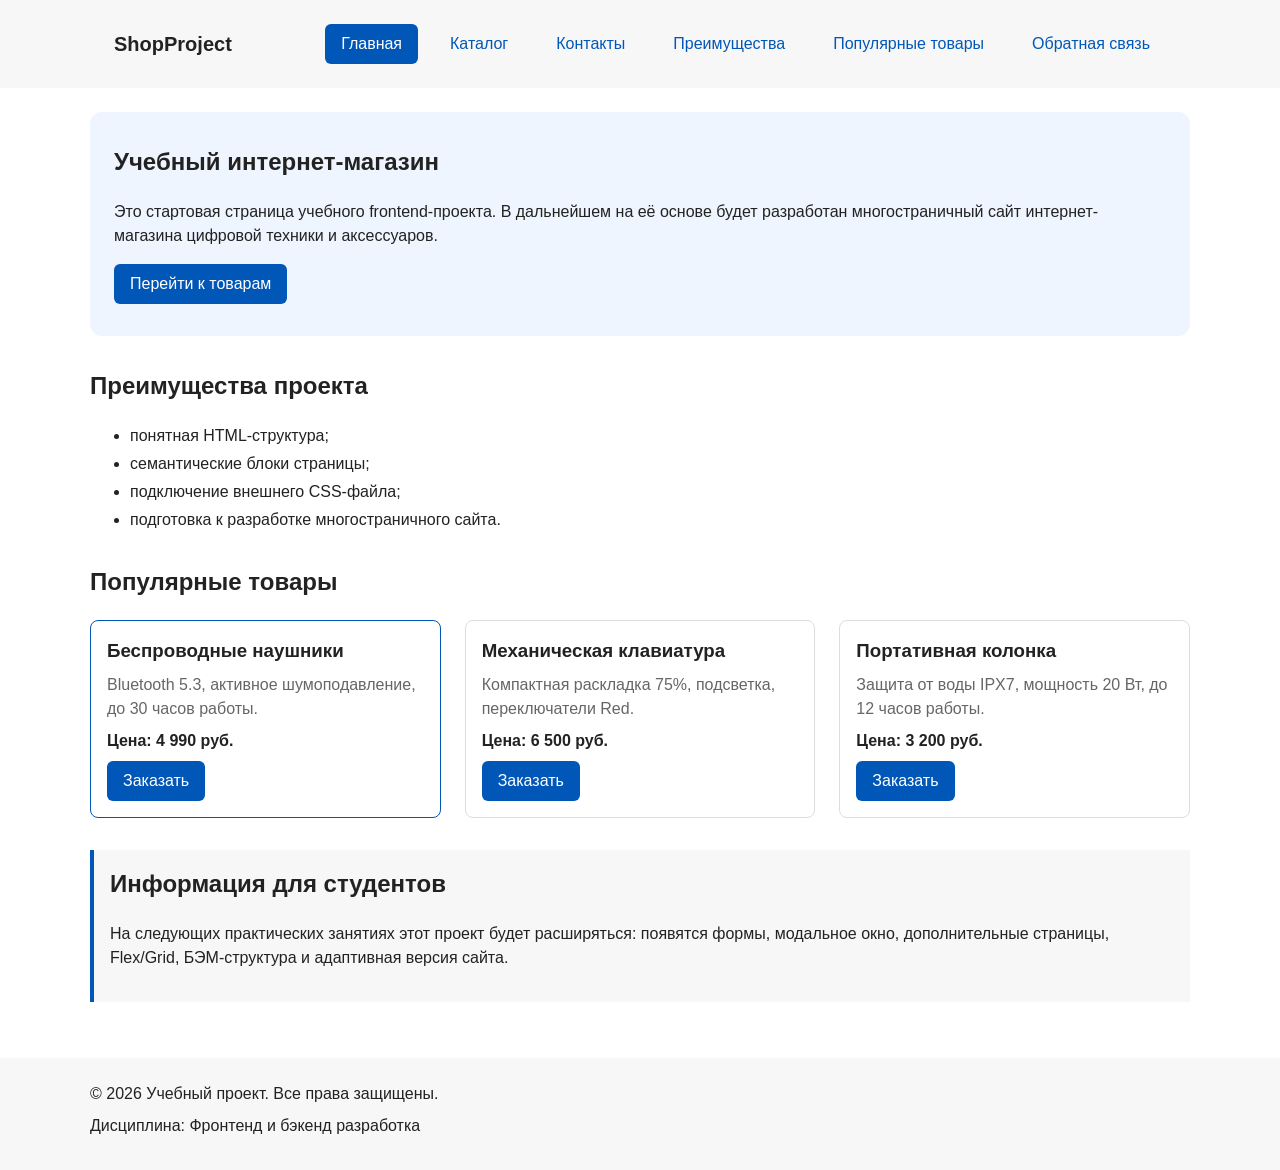
==== commit c9fe54e7: "Revert "Merge pull request #9 from marni52/fix/kr1-final-check" This reverts commit 90f40fa505d62b98" ====
--- a/index.html
+++ b/index.html
@@ -14,18 +14,18 @@
   <script src="js/main.js" defer></script>
 </head>
 <body>
-  <header>
-    <div class="site-header">
-      <a class="site-logo" href="index.html">ShopProject</a>
+  <header class="site-header">
+    <div class="site-header__inner">
+      <a class="site-header__logo" href="index.html">ShopProject</a>
 
       <nav class="site-nav" aria-label="Основная навигация">
         <ul class="site-nav__list">
-          <li><a href="index.html">Главная</a></li>
-          <li><a href="catalog.html">Каталог</a></li>
-          <li><a href="contacts.html">Контакты</a></li>
-          <li><a href="index.html#advantages">Преимущества</a></li>
-          <li><a href="index.html#popular">Популярные товары</a></li>
-          <li><a href="index.html#contacts">Обратная связь</a></li>
+          <li class="site-nav__item"><a class="site-nav__link site-nav__link--active" href="index.html" aria-current="page">Главная</a></li>
+          <li class="site-nav__item"><a class="site-nav__link" href="catalog.html">Каталог</a></li>
+          <li class="site-nav__item"><a class="site-nav__link" href="contacts.html">Контакты</a></li>
+          <li class="site-nav__item"><a class="site-nav__link" href="index.html#advantages">Преимущества</a></li>
+          <li class="site-nav__item"><a class="site-nav__link" href="index.html#popular">Популярные товары</a></li>
+          <li class="site-nav__item"><a class="site-nav__link" href="index.html#contacts">Обратная связь</a></li>
         </ul>
       </nav>
     </div>
@@ -33,53 +33,53 @@
 
   <main>
     <section class="hero">
-      <h1>Учебный интернет-магазин</h1>
-      <p>
+      <h1 class="hero__title">Учебный интернет-магазин</h1>
+      <p class="hero__text">
         Это стартовая страница учебного frontend-проекта.
         В дальнейшем на её основе будет разработан многостраничный сайт
         интернет-магазина цифровой техники и аксессуаров.
       </p>
-      <a class="button" href="#popular">Перейти к товарам</a>
+      <a class="button button--primary hero__button" href="#popular">Перейти к товарам</a>
     </section>
 
     <section class="section" id="advantages">
-      <h2>Преимущества проекта</h2>
+      <h2 class="section__title">Преимущества проекта</h2>
 
       <ul class="advantages-list">
-        <li>понятная HTML-структура;</li>
-        <li>семантические блоки страницы;</li>
-        <li>подключение внешнего CSS-файла;</li>
-        <li>подготовка к разработке многостраничного сайта.</li>
+        <li class="advantages-list__item">понятная HTML-структура;</li>
+        <li class="advantages-list__item">семантические блоки страницы;</li>
+        <li class="advantages-list__item">подключение внешнего CSS-файла;</li>
+        <li class="advantages-list__item">подготовка к разработке многостраничного сайта.</li>
       </ul>
     </section>
 
     <section class="section" id="popular">
-      <h2>Популярные товары</h2>
+      <h2 class="section__title">Популярные товары</h2>
 
       <div class="products-grid">
-        <article class="product-card">
-          <h3>Беспроводные наушники</h3>
-          <p>Bluetooth 5.3, активное шумоподавление, до 30 часов работы.</p>
-          <p>Цена: 4 990 руб.</p>
-          <button class="button product-card__button" type="button" data-product="Беспроводные наушники">
+        <article class="product-card product-card--featured">
+          <h3 class="product-card__title">Беспроводные наушники</h3>
+          <p class="product-card__description">Bluetooth 5.3, активное шумоподавление, до 30 часов работы.</p>
+          <p class="product-card__price">Цена: 4 990 руб.</p>
+          <button class="button button--primary product-card__button" type="button" data-product="Беспроводные наушники">
             Заказать
           </button>
         </article>
 
         <article class="product-card">
-          <h3>Механическая клавиатура</h3>
-          <p>Компактная раскладка 75%, подсветка, переключатели Red.</p>
-          <p>Цена: 6 500 руб.</p>
-          <button class="button product-card__button" type="button" data-product="Механическая клавиатура">
+          <h3 class="product-card__title">Механическая клавиатура</h3>
+          <p class="product-card__description">Компактная раскладка 75%, подсветка, переключатели Red.</p>
+          <p class="product-card__price">Цена: 6 500 руб.</p>
+          <button class="button button--primary product-card__button" type="button" data-product="Механическая клавиатура">
             Заказать
           </button>
         </article>
 
         <article class="product-card">
-          <h3>Портативная колонка</h3>
-          <p>Защита от воды IPX7, мощность 20 Вт, до 12 часов работы.</p>
-          <p>Цена: 3 200 руб.</p>
-          <button class="button product-card__button" type="button" data-product="Портативная колонка">
+          <h3 class="product-card__title">Портативная колонка</h3>
+          <p class="product-card__description">Защита от воды IPX7, мощность 20 Вт, до 12 часов работы.</p>
+          <p class="product-card__price">Цена: 3 200 руб.</p>
+          <button class="button button--primary product-card__button" type="button" data-product="Портативная колонка">
             Заказать
           </button>
         </article>
@@ -91,8 +91,8 @@
     </section>
 
     <aside class="aside-info">
-      <h2>Информация для студентов</h2>
-      <p>
+      <h2 class="aside-info__title">Информация для студентов</h2>
+      <p class="aside-info__text">
         На следующих практических занятиях этот проект будет расширяться:
         появятся формы, модальное окно, дополнительные страницы, Flex/Grid,
         БЭМ-структура и адаптивная версия сайта.
@@ -100,20 +100,21 @@
     </aside>
   </main>
 
-  <footer id="contacts">
-    <p>&copy; 2026 Учебный проект. Все права защищены.</p>
-    <p>Дисциплина: Фронтенд и бэкенд разработка</p>
+  <footer class="site-footer" id="contacts">
+    <p class="site-footer__text">&copy; 2026 Учебный проект. Все права защищены.</p>
+    <p class="site-footer__text">Дисциплина: Фронтенд и бэкенд разработка</p>
   </footer>
 
   <dialog class="order-dialog" id="order-dialog" aria-labelledby="order-dialog-title">
-    <h2 id="order-dialog-title">Оформление заявки</h2>
+    <h2 class="order-dialog__title" id="order-dialog-title">Оформление заявки</h2>
 
     <form class="order-form" id="order-form" action="#" method="post" novalidate>
       <input id="selected-product" name="selected-product" type="hidden">
 
-      <div class="form-field">
-        <label for="order-name">Имя</label>
-        <input
+      <div class="order-form__field">
+        <label class="order-form__label" for="order-name">Имя</label>
+        <input
+          class="order-form__input"
           id="order-name"
           name="name"
           type="text"
@@ -124,9 +125,10 @@
         >
       </div>
 
-      <div class="form-field">
-        <label for="order-email">E-mail</label>
-        <input
+      <div class="order-form__field">
+        <label class="order-form__label" for="order-email">E-mail</label>
+        <input
+          class="order-form__input"
           id="order-email"
           name="email"
           type="email"
@@ -136,9 +138,10 @@
         >
       </div>
 
-      <div class="form-field">
-        <label for="order-phone">Телефон</label>
-        <input
+      <div class="order-form__field">
+        <label class="order-form__label" for="order-phone">Телефон</label>
+        <input
+          class="order-form__input"
           id="order-phone"
           name="phone"
           type="tel"
@@ -147,21 +150,22 @@
           pattern="^\+7 \(\d{3}\) \d{3}-\d{2}-\d{2}$"
           required
         >
-        <small>Формат: +7 (900) 000-00-00</small>
-      </div>
-
-      <div class="form-field">
-        <label for="order-date">Дата связи</label>
-        <input
+        <small class="order-form__hint">Формат: +7 (900) 000-00-00</small>
+      </div>
+
+      <div class="order-form__field">
+        <label class="order-form__label" for="order-date">Дата связи</label>
+        <input
+          class="order-form__input"
           id="order-date"
           name="date"
           type="date"
         >
       </div>
 
-      <div class="form-field">
-        <label for="order-topic">Тема заявки</label>
-        <select id="order-topic" name="topic" required>
+      <div class="order-form__field">
+        <label class="order-form__label" for="order-topic">Тема заявки</label>
+        <select class="order-form__select" id="order-topic" name="topic" required>
           <option value="">Выберите тему</option>
           <option value="product">Заказ товара</option>
           <option value="consultation">Консультация</option>
@@ -169,9 +173,10 @@
         </select>
       </div>
 
-      <div class="form-field">
-        <label for="order-comment">Комментарий</label>
+      <div class="order-form__field">
+        <label class="order-form__label" for="order-comment">Комментарий</label>
         <textarea
+          class="order-form__textarea"
           id="order-comment"
           name="comment"
           rows="4"
@@ -179,9 +184,10 @@
         ></textarea>
       </div>
 
-      <div class="form-field form-field--checkbox">
-        <label>
+      <div class="order-form__field order-form__field--checkbox">
+        <label class="order-form__checkbox-label">
           <input
+            class="order-form__checkbox"
             id="order-agreement"
             name="agreement"
             type="checkbox"
@@ -191,9 +197,9 @@
         </label>
       </div>
 
-      <div class="form-actions">
+      <div class="order-form__actions">
         <button class="button button--secondary" type="button" id="close-order-dialog">Закрыть</button>
-        <button class="button" type="submit">Отправить заявку</button>
+        <button class="button button--primary" type="submit">Отправить заявку</button>
       </div>
     </form>
   </dialog>
--- a/css/style.css
+++ b/css/style.css
@@ -40,16 +40,10 @@
    2. Базовые стили
    =============================== */
 
-/*
-  border-box: width включает content, padding и border.
-*/
 * {
   box-sizing: border-box;
 }
 
-/*
-  Плавная прокрутка к якорям.
-*/
 html {
   scroll-behavior: smooth;
 }
@@ -62,39 +56,9 @@
   background-color: var(--color-bg);
 }
 
-/*
-  Внутренние отступы основных областей страницы.
-*/
-header,
-main,
-footer {
+main {
   padding: var(--space-lg);
 }
-
-/*
-  Шапка и подвал используют нейтральный фон.
-*/
-header {
-  background-color: var(--color-surface);
-}
-
-footer {
-  background-color: var(--color-surface);
-}
-
-/*
-  Содержимое подвала выравнивается по той же ширине контейнера,
-  что и шапка и разделы страницы.
-*/
-footer > * {
-  max-width: var(--container-width);
-  margin-left: auto;
-  margin-right: auto;
-}
-
-/* ===============================
-   3. Общие элементы интерфейса
-   =============================== */
 
 a {
   color: var(--color-primary);
@@ -109,32 +73,45 @@
   outline-offset: 3px;
 }
 
-/*
-  Ссылка или кнопка, оформленная как кнопка.
-*/
+/* Подсветка раздела, к которому перешли по якорной ссылке */
+:target {
+  outline: 2px dashed var(--color-primary);
+  outline-offset: 4px;
+}
+
+/* ===============================
+   3. Блок button
+   =============================== */
+
 .button {
   display: inline-block;
   padding: var(--space-sm) var(--space-md);
-  color: var(--color-white);
-  background-color: var(--color-primary);
+  font: inherit;
   text-decoration: none;
-  font: inherit;
   border: none;
   border-radius: var(--radius-sm);
   cursor: pointer;
 }
 
-.button:hover {
+.button--primary {
+  color: var(--color-white);
+  background-color: var(--color-primary);
+}
+
+.button--primary:hover {
   color: var(--color-white);
   background-color: var(--color-primary-dark);
 }
 
-/*
-  Подсветка цели якорной ссылки (#advantages, #popular, #contacts).
-*/
-:target {
-  outline: 2px dashed var(--color-primary);
-  outline-offset: 4px;
+.button--secondary {
+  color: var(--color-primary);
+  background-color: transparent;
+  box-shadow: inset 0 0 0 1px var(--color-primary);
+}
+
+.button--secondary:hover {
+  color: var(--color-white);
+  background-color: var(--color-primary);
 }
 
 .button:active {
@@ -146,41 +123,21 @@
   outline-offset: 3px;
 }
 
-.button:disabled {
+.button:disabled,
+.button--disabled {
   opacity: 0.6;
   cursor: not-allowed;
 }
 
-/*
-  Неактивная кнопка не реагирует на наведение.
-*/
-.button:disabled:hover {
-  background-color: var(--color-primary);
-}
-
-/*
-  Второстепенная кнопка (например, «Закрыть» в модальном окне).
-*/
-.button--secondary {
-  color: var(--color-primary);
-  background-color: var(--color-white);
-  box-shadow: inset 0 0 0 1px var(--color-primary);
-}
-
-.button--secondary:hover {
-  color: var(--color-white);
-  background-color: var(--color-primary);
-}
-
-/* ===============================
-   4. Компоненты страницы
-   =============================== */
-
-/*
-  Шапка: логотип слева, меню справа (Flexbox).
-  flex-wrap переносит меню под логотип, если не хватает места.
-*/
+/* ===============================
+   4. Шапка, навигация, подвал
+   =============================== */
+
 .site-header {
+  background-color: var(--color-surface);
+}
+
+.site-header__inner {
   display: flex;
   flex-wrap: wrap;
   justify-content: space-between;
@@ -188,37 +145,32 @@
   gap: var(--space-md);
   max-width: var(--container-width);
   margin: 0 auto;
-}
-
-/*
-  Текстовый логотип.
-*/
-.site-logo {
+  padding: var(--space-lg);
+}
+
+.site-header__logo {
   font-size: 20px;
-  font-weight: bold;
+  font-weight: 700;
+  color: var(--color-text);
   text-decoration: none;
-  color: var(--color-text);
-}
-
-.site-logo:hover {
+}
+
+.site-header__logo:hover {
   color: var(--color-primary);
 }
 
-/*
-  Навигация: пункты меню в строку через Flexbox.
-*/
 .site-nav__list {
   display: flex;
   flex-wrap: wrap;
   justify-content: center;
   align-items: center;
   gap: var(--space-md);
+  margin: 0;
   padding: 0;
-  margin: 0;
   list-style: none;
 }
 
-.site-nav__list a {
+.site-nav__link {
   display: inline-block;
   padding: var(--space-sm) var(--space-md);
   color: var(--color-primary);
@@ -226,15 +178,35 @@
   border-radius: var(--radius-sm);
 }
 
-.site-nav__list a:hover {
+.site-nav__link:hover {
   color: var(--color-white);
   background-color: var(--color-primary);
 }
 
-/*
-  Хлебные крошки на внутренних страницах.
-  Текущая страница — span, разделитель добавляется через ::before.
-*/
+.site-nav__link:focus-visible {
+  outline: var(--focus-ring);
+  outline-offset: 3px;
+}
+
+.site-nav__link--active {
+  color: var(--color-white);
+  background-color: var(--color-primary);
+}
+
+.site-footer {
+  padding: var(--space-lg);
+  background-color: var(--color-surface);
+}
+
+.site-footer__text {
+  max-width: var(--container-width);
+  margin: 0 auto var(--space-sm);
+}
+
+/* ===============================
+   5. Компоненты страницы
+   =============================== */
+
 .breadcrumbs {
   max-width: var(--container-width);
   margin: 0 auto var(--space-md);
@@ -242,18 +214,15 @@
   color: var(--color-muted);
 }
 
-.breadcrumbs a {
+.breadcrumbs__link {
   color: var(--color-primary);
 }
 
-.breadcrumbs span::before {
+.breadcrumbs__current::before {
   content: " / ";
   color: var(--color-muted);
 }
 
-/*
-  Hero-блок — первый крупный блок страницы.
-*/
 .hero {
   max-width: var(--container-width);
   margin: 0 auto var(--space-xl);
@@ -262,35 +231,51 @@
   border-radius: var(--radius-lg);
 }
 
-/*
-  Общий класс для разделов страницы.
-*/
+.hero__title {
+  margin-top: 0;
+}
+
 .section {
   max-width: var(--container-width);
   margin: 0 auto var(--space-xl);
 }
 
-.section h2 {
-  margin-top: 0;
-}
-
-/*
-  Сетка карточек товаров (CSS Grid): три равные колонки.
-*/
+.section__title {
+  margin-top: 0;
+}
+
+.advantages-list__item {
+  margin-bottom: var(--space-xs);
+}
+
+.contacts-list__item {
+  margin-bottom: var(--space-xs);
+}
+
+.aside-info {
+  max-width: var(--container-width);
+  margin: 0 auto var(--space-xl);
+  padding: var(--space-md);
+  border-left: 4px solid var(--color-primary);
+  background-color: var(--color-surface);
+}
+
+.aside-info__title {
+  margin-top: 0;
+}
+
+/* Сетка карточек: отвечает только за расположение */
 .products-grid {
   display: grid;
   grid-template-columns: repeat(3, 1fr);
   gap: var(--space-lg);
 }
 
-/*
-  Карточка товара — flex-контейнер со столбцом элементов.
-*/
+/* Карточка товара: переиспользуемый блок */
 .product-card {
   display: flex;
   flex-direction: column;
   gap: var(--space-sm);
-  margin-bottom: 0;
   padding: var(--space-md);
   border: 1px solid var(--color-border);
   border-radius: var(--radius-md);
@@ -301,31 +286,47 @@
   border-color: var(--color-primary);
 }
 
-.product-card h3,
-.product-card p {
-  margin: 0;
-}
-
-/*
-  Кнопка прижимается к низу карточки и не растягивается по ширине,
-  поэтому кнопки в соседних карточках стоят на одной линии.
-*/
-.product-card .button {
+.product-card--featured {
+  border-color: var(--color-primary);
+}
+
+.product-card--discount {
+  border-color: var(--color-danger);
+}
+
+.product-card__title {
+  margin: 0;
+  color: var(--color-text);
+}
+
+.product-card__description {
+  margin: 0;
+  color: var(--color-muted);
+}
+
+.product-card__price {
+  margin: 0;
+  font-weight: 700;
+}
+
+.product-card--discount .product-card__price {
+  color: var(--color-danger);
+}
+
+.product-card__button {
   margin-top: auto;
   align-self: flex-start;
 }
 
-/*
-  Страница каталога: «фильтры + товары» через именованные области Grid.
-*/
+/* Страница каталога: фильтры + товары */
 .catalog-layout {
-  max-width: var(--container-width);
-  margin: 0 auto var(--space-xl);
   display: grid;
   grid-template-columns: 260px 1fr;
   grid-template-areas: "filters products";
   align-items: start;
   gap: var(--space-lg);
+  max-width: var(--container-width);
+  margin: 0 auto var(--space-xl);
 }
 
 .catalog-filters {
@@ -336,8 +337,7 @@
   background-color: var(--color-surface);
 }
 
-.catalog-filters h2,
-.catalog-products h2 {
+.catalog-filters__title {
   margin-top: 0;
 }
 
@@ -345,31 +345,32 @@
   grid-area: products;
 }
 
-/*
-  Форма фильтров: группы полей выстроены через Grid.
-*/
+.catalog-products__title {
+  margin-top: 0;
+}
+
 .filters-form {
   display: grid;
   gap: var(--space-md);
 }
 
-.filters-form fieldset {
+.filters-form__group {
   margin: 0;
   padding: var(--space-md);
   border: 1px solid var(--color-border);
   border-radius: var(--radius-sm);
 }
 
-.filters-form legend {
+.filters-form__legend {
   font-weight: 700;
 }
 
-.filters-form label {
+.filters-form__label {
   display: block;
   margin-bottom: var(--space-sm);
 }
 
-.filters-form input[type="number"] {
+.filters-form__input {
   width: 100%;
   margin-bottom: var(--space-sm);
   padding: 8px 10px;
@@ -378,28 +379,18 @@
   font: inherit;
 }
 
-.filters-form input[type="number"]:hover {
+.filters-form__input:hover {
   border-color: var(--color-primary);
 }
 
-.filters-form input:focus-visible {
+.filters-form__input:focus-visible,
+.filters-form__checkbox:focus-visible {
   outline: var(--focus-ring);
   outline-offset: 3px;
 }
 
-/*
-  Дополнительный информационный блок.
-*/
-.aside-info {
-  max-width: var(--container-width);
-  margin: 0 auto var(--space-xl);
-  padding: var(--space-md);
-  border-left: 4px solid var(--color-primary);
-  background-color: var(--color-surface);
-}
-
-/* ===============================
-   5. Форма и модальное окно
+/* ===============================
+   6. Модальное окно и форма заявки
    =============================== */
 
 .order-dialog {
@@ -413,18 +404,22 @@
   background-color: var(--color-backdrop);
 }
 
-.form-field {
+.order-dialog__title {
+  margin-top: 0;
+}
+
+.order-form__field {
   margin-bottom: var(--space-md);
 }
 
-.form-field label {
+.order-form__label {
   display: block;
   margin-bottom: var(--space-xs);
 }
 
-.form-field input,
-.form-field select,
-.form-field textarea {
+.order-form__input,
+.order-form__select,
+.order-form__textarea {
   width: 100%;
   padding: 10px 12px;
   border: 1px solid var(--color-border);
@@ -432,60 +427,45 @@
   font: inherit;
 }
 
-.form-field input[type="checkbox"] {
-  width: auto;
-}
-
-.form-field small {
+.order-form__input:hover,
+.order-form__select:hover,
+.order-form__textarea:hover {
+  border-color: var(--color-primary);
+}
+
+.order-form__input:focus-visible,
+.order-form__select:focus-visible,
+.order-form__textarea:focus-visible,
+.order-form__checkbox:focus-visible {
+  outline: var(--focus-ring);
+  outline-offset: 3px;
+}
+
+/* Поле с ошибкой: атрибут aria-invalid ставит js/main.js */
+.order-form__input[aria-invalid="true"],
+.order-form__select[aria-invalid="true"],
+.order-form__textarea[aria-invalid="true"] {
+  border-color: var(--color-danger);
+  background-color: var(--color-danger-bg);
+}
+
+.order-form__checkbox[aria-invalid="true"] {
+  outline: 2px solid var(--color-danger);
+}
+
+.order-form__hint {
   display: block;
   margin-top: var(--space-xs);
   color: var(--color-muted);
 }
 
-/*
-  Состояния полей формы.
-*/
-.form-field input:hover,
-.form-field select:hover,
-.form-field textarea:hover {
-  border-color: var(--color-primary);
-}
-
-.form-field input:focus-visible,
-.form-field select:focus-visible,
-.form-field textarea:focus-visible,
-.form-actions button:focus-visible {
-  outline: var(--focus-ring);
-  outline-offset: 3px;
-}
-
-.form-field input:disabled,
-.form-field select:disabled,
-.form-field textarea:disabled {
-  background-color: var(--color-surface);
-  cursor: not-allowed;
-}
-
-/*
-  Ошибочные поля (aria-invalid добавляется в js/main.js).
-  Селектор уточнён через .form-field, чтобы перебить .form-field input.
-*/
-.form-field [aria-invalid="true"] {
-  border-color: var(--color-danger);
-  background-color: var(--color-danger-bg);
-}
-
-.form-actions {
+.order-form__actions {
   display: flex;
   gap: var(--space-md);
   margin-top: var(--space-lg);
 }
 
-/*
-  Сообщение об успешной отправке.
-*/
 .success-message {
-  max-width: var(--container-width);
   margin: var(--space-lg) 0 0;
   padding: var(--space-md);
   border-left: 4px solid var(--color-success);
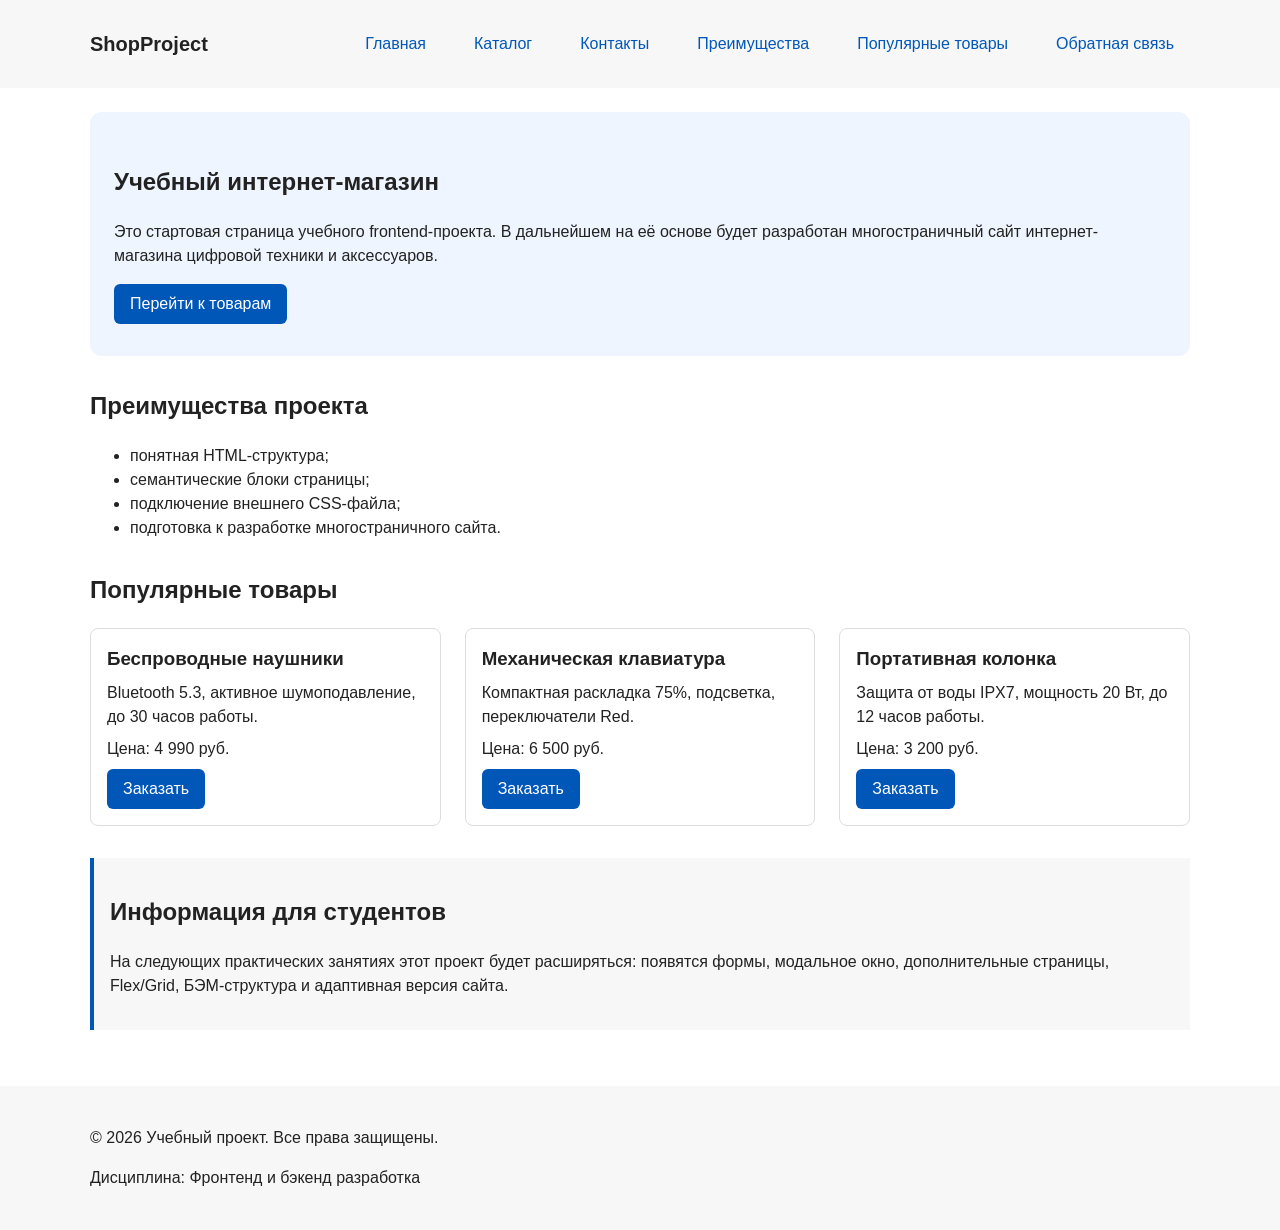
==== commit 0a9ff8d3: "Merge pull request #10 from marni52/revert/back-to-practice-6 Revert to practice 6 state" ====
--- a/index.html
+++ b/index.html
@@ -14,18 +14,18 @@
   <script src="js/main.js" defer></script>
 </head>
 <body>
-  <header class="site-header">
-    <div class="site-header__inner">
-      <a class="site-header__logo" href="index.html">ShopProject</a>
+  <header>
+    <div class="site-header">
+      <a class="site-logo" href="index.html">ShopProject</a>
 
       <nav class="site-nav" aria-label="Основная навигация">
         <ul class="site-nav__list">
-          <li class="site-nav__item"><a class="site-nav__link site-nav__link--active" href="index.html" aria-current="page">Главная</a></li>
-          <li class="site-nav__item"><a class="site-nav__link" href="catalog.html">Каталог</a></li>
-          <li class="site-nav__item"><a class="site-nav__link" href="contacts.html">Контакты</a></li>
-          <li class="site-nav__item"><a class="site-nav__link" href="index.html#advantages">Преимущества</a></li>
-          <li class="site-nav__item"><a class="site-nav__link" href="index.html#popular">Популярные товары</a></li>
-          <li class="site-nav__item"><a class="site-nav__link" href="index.html#contacts">Обратная связь</a></li>
+          <li><a href="index.html">Главная</a></li>
+          <li><a href="catalog.html">Каталог</a></li>
+          <li><a href="contacts.html">Контакты</a></li>
+          <li><a href="index.html#advantages">Преимущества</a></li>
+          <li><a href="index.html#popular">Популярные товары</a></li>
+          <li><a href="index.html#contacts">Обратная связь</a></li>
         </ul>
       </nav>
     </div>
@@ -33,53 +33,53 @@
 
   <main>
     <section class="hero">
-      <h1 class="hero__title">Учебный интернет-магазин</h1>
-      <p class="hero__text">
+      <h1>Учебный интернет-магазин</h1>
+      <p>
         Это стартовая страница учебного frontend-проекта.
         В дальнейшем на её основе будет разработан многостраничный сайт
         интернет-магазина цифровой техники и аксессуаров.
       </p>
-      <a class="button button--primary hero__button" href="#popular">Перейти к товарам</a>
+      <a class="button" href="#popular">Перейти к товарам</a>
     </section>
 
     <section class="section" id="advantages">
-      <h2 class="section__title">Преимущества проекта</h2>
+      <h2>Преимущества проекта</h2>
 
       <ul class="advantages-list">
-        <li class="advantages-list__item">понятная HTML-структура;</li>
-        <li class="advantages-list__item">семантические блоки страницы;</li>
-        <li class="advantages-list__item">подключение внешнего CSS-файла;</li>
-        <li class="advantages-list__item">подготовка к разработке многостраничного сайта.</li>
+        <li>понятная HTML-структура;</li>
+        <li>семантические блоки страницы;</li>
+        <li>подключение внешнего CSS-файла;</li>
+        <li>подготовка к разработке многостраничного сайта.</li>
       </ul>
     </section>
 
     <section class="section" id="popular">
-      <h2 class="section__title">Популярные товары</h2>
+      <h2>Популярные товары</h2>
 
       <div class="products-grid">
-        <article class="product-card product-card--featured">
-          <h3 class="product-card__title">Беспроводные наушники</h3>
-          <p class="product-card__description">Bluetooth 5.3, активное шумоподавление, до 30 часов работы.</p>
-          <p class="product-card__price">Цена: 4 990 руб.</p>
-          <button class="button button--primary product-card__button" type="button" data-product="Беспроводные наушники">
+        <article class="product-card">
+          <h3>Беспроводные наушники</h3>
+          <p>Bluetooth 5.3, активное шумоподавление, до 30 часов работы.</p>
+          <p>Цена: 4 990 руб.</p>
+          <button class="button product-card__button" type="button" data-product="Беспроводные наушники">
             Заказать
           </button>
         </article>
 
         <article class="product-card">
-          <h3 class="product-card__title">Механическая клавиатура</h3>
-          <p class="product-card__description">Компактная раскладка 75%, подсветка, переключатели Red.</p>
-          <p class="product-card__price">Цена: 6 500 руб.</p>
-          <button class="button button--primary product-card__button" type="button" data-product="Механическая клавиатура">
+          <h3>Механическая клавиатура</h3>
+          <p>Компактная раскладка 75%, подсветка, переключатели Red.</p>
+          <p>Цена: 6 500 руб.</p>
+          <button class="button product-card__button" type="button" data-product="Механическая клавиатура">
             Заказать
           </button>
         </article>
 
         <article class="product-card">
-          <h3 class="product-card__title">Портативная колонка</h3>
-          <p class="product-card__description">Защита от воды IPX7, мощность 20 Вт, до 12 часов работы.</p>
-          <p class="product-card__price">Цена: 3 200 руб.</p>
-          <button class="button button--primary product-card__button" type="button" data-product="Портативная колонка">
+          <h3>Портативная колонка</h3>
+          <p>Защита от воды IPX7, мощность 20 Вт, до 12 часов работы.</p>
+          <p>Цена: 3 200 руб.</p>
+          <button class="button product-card__button" type="button" data-product="Портативная колонка">
             Заказать
           </button>
         </article>
@@ -91,8 +91,8 @@
     </section>
 
     <aside class="aside-info">
-      <h2 class="aside-info__title">Информация для студентов</h2>
-      <p class="aside-info__text">
+      <h2>Информация для студентов</h2>
+      <p>
         На следующих практических занятиях этот проект будет расширяться:
         появятся формы, модальное окно, дополнительные страницы, Flex/Grid,
         БЭМ-структура и адаптивная версия сайта.
@@ -100,21 +100,20 @@
     </aside>
   </main>
 
-  <footer class="site-footer" id="contacts">
-    <p class="site-footer__text">&copy; 2026 Учебный проект. Все права защищены.</p>
-    <p class="site-footer__text">Дисциплина: Фронтенд и бэкенд разработка</p>
+  <footer id="contacts">
+    <p>&copy; 2026 Учебный проект. Все права защищены.</p>
+    <p>Дисциплина: Фронтенд и бэкенд разработка</p>
   </footer>
 
   <dialog class="order-dialog" id="order-dialog" aria-labelledby="order-dialog-title">
-    <h2 class="order-dialog__title" id="order-dialog-title">Оформление заявки</h2>
+    <h2 id="order-dialog-title">Оформление заявки</h2>
 
     <form class="order-form" id="order-form" action="#" method="post" novalidate>
       <input id="selected-product" name="selected-product" type="hidden">
 
-      <div class="order-form__field">
-        <label class="order-form__label" for="order-name">Имя</label>
-        <input
-          class="order-form__input"
+      <div class="form-field">
+        <label for="order-name">Имя</label>
+        <input
           id="order-name"
           name="name"
           type="text"
@@ -125,10 +124,9 @@
         >
       </div>
 
-      <div class="order-form__field">
-        <label class="order-form__label" for="order-email">E-mail</label>
-        <input
-          class="order-form__input"
+      <div class="form-field">
+        <label for="order-email">E-mail</label>
+        <input
           id="order-email"
           name="email"
           type="email"
@@ -138,10 +136,9 @@
         >
       </div>
 
-      <div class="order-form__field">
-        <label class="order-form__label" for="order-phone">Телефон</label>
-        <input
-          class="order-form__input"
+      <div class="form-field">
+        <label for="order-phone">Телефон</label>
+        <input
           id="order-phone"
           name="phone"
           type="tel"
@@ -150,22 +147,21 @@
           pattern="^\+7 \(\d{3}\) \d{3}-\d{2}-\d{2}$"
           required
         >
-        <small class="order-form__hint">Формат: +7 (900) 000-00-00</small>
-      </div>
-
-      <div class="order-form__field">
-        <label class="order-form__label" for="order-date">Дата связи</label>
-        <input
-          class="order-form__input"
+        <small>Формат: +7 (900) 000-00-00</small>
+      </div>
+
+      <div class="form-field">
+        <label for="order-date">Дата связи</label>
+        <input
           id="order-date"
           name="date"
           type="date"
         >
       </div>
 
-      <div class="order-form__field">
-        <label class="order-form__label" for="order-topic">Тема заявки</label>
-        <select class="order-form__select" id="order-topic" name="topic" required>
+      <div class="form-field">
+        <label for="order-topic">Тема заявки</label>
+        <select id="order-topic" name="topic" required>
           <option value="">Выберите тему</option>
           <option value="product">Заказ товара</option>
           <option value="consultation">Консультация</option>
@@ -173,10 +169,9 @@
         </select>
       </div>
 
-      <div class="order-form__field">
-        <label class="order-form__label" for="order-comment">Комментарий</label>
+      <div class="form-field">
+        <label for="order-comment">Комментарий</label>
         <textarea
-          class="order-form__textarea"
           id="order-comment"
           name="comment"
           rows="4"
@@ -184,10 +179,9 @@
         ></textarea>
       </div>
 
-      <div class="order-form__field order-form__field--checkbox">
-        <label class="order-form__checkbox-label">
+      <div class="form-field form-field--checkbox">
+        <label>
           <input
-            class="order-form__checkbox"
             id="order-agreement"
             name="agreement"
             type="checkbox"
@@ -197,9 +191,9 @@
         </label>
       </div>
 
-      <div class="order-form__actions">
+      <div class="form-actions">
         <button class="button button--secondary" type="button" id="close-order-dialog">Закрыть</button>
-        <button class="button button--primary" type="submit">Отправить заявку</button>
+        <button class="button" type="submit">Отправить заявку</button>
       </div>
     </form>
   </dialog>
--- a/css/style.css
+++ b/css/style.css
@@ -40,10 +40,16 @@
    2. Базовые стили
    =============================== */
 
+/*
+  border-box: width включает content, padding и border.
+*/
 * {
   box-sizing: border-box;
 }
 
+/*
+  Плавная прокрутка к якорям.
+*/
 html {
   scroll-behavior: smooth;
 }
@@ -56,9 +62,39 @@
   background-color: var(--color-bg);
 }
 
-main {
+/*
+  Внутренние отступы основных областей страницы.
+*/
+header,
+main,
+footer {
   padding: var(--space-lg);
 }
+
+/*
+  Шапка и подвал используют нейтральный фон.
+*/
+header {
+  background-color: var(--color-surface);
+}
+
+footer {
+  background-color: var(--color-surface);
+}
+
+/*
+  Содержимое подвала выравнивается по той же ширине контейнера,
+  что и шапка и разделы страницы.
+*/
+footer > * {
+  max-width: var(--container-width);
+  margin-left: auto;
+  margin-right: auto;
+}
+
+/* ===============================
+   3. Общие элементы интерфейса
+   =============================== */
 
 a {
   color: var(--color-primary);
@@ -73,39 +109,61 @@
   outline-offset: 3px;
 }
 
-/* Подсветка раздела, к которому перешли по якорной ссылке */
+/*
+  Ссылка или кнопка, оформленная как кнопка.
+*/
+.button {
+  display: inline-block;
+  padding: var(--space-sm) var(--space-md);
+  color: var(--color-white);
+  background-color: var(--color-primary);
+  text-decoration: none;
+  font: inherit;
+  border: none;
+  border-radius: var(--radius-sm);
+  cursor: pointer;
+}
+
+.button:hover {
+  color: var(--color-white);
+  background-color: var(--color-primary-dark);
+}
+
+/*
+  Подсветка цели якорной ссылки (#advantages, #popular, #contacts).
+*/
 :target {
   outline: 2px dashed var(--color-primary);
   outline-offset: 4px;
 }
 
-/* ===============================
-   3. Блок button
-   =============================== */
-
-.button {
-  display: inline-block;
-  padding: var(--space-sm) var(--space-md);
-  font: inherit;
-  text-decoration: none;
-  border: none;
-  border-radius: var(--radius-sm);
-  cursor: pointer;
-}
-
-.button--primary {
-  color: var(--color-white);
+.button:active {
+  transform: translateY(1px);
+}
+
+.button:focus-visible {
+  outline: var(--focus-ring);
+  outline-offset: 3px;
+}
+
+.button:disabled {
+  opacity: 0.6;
+  cursor: not-allowed;
+}
+
+/*
+  Неактивная кнопка не реагирует на наведение.
+*/
+.button:disabled:hover {
   background-color: var(--color-primary);
 }
 
-.button--primary:hover {
-  color: var(--color-white);
-  background-color: var(--color-primary-dark);
-}
-
+/*
+  Второстепенная кнопка (например, «Закрыть» в модальном окне).
+*/
 .button--secondary {
   color: var(--color-primary);
-  background-color: transparent;
+  background-color: var(--color-white);
   box-shadow: inset 0 0 0 1px var(--color-primary);
 }
 
@@ -114,30 +172,15 @@
   background-color: var(--color-primary);
 }
 
-.button:active {
-  transform: translateY(1px);
-}
-
-.button:focus-visible {
-  outline: var(--focus-ring);
-  outline-offset: 3px;
-}
-
-.button:disabled,
-.button--disabled {
-  opacity: 0.6;
-  cursor: not-allowed;
-}
-
 /* ===============================
-   4. Шапка, навигация, подвал
+   4. Компоненты страницы
    =============================== */
 
+/*
+  Шапка: логотип слева, меню справа (Flexbox).
+  flex-wrap переносит меню под логотип, если не хватает места.
+*/
 .site-header {
-  background-color: var(--color-surface);
-}
-
-.site-header__inner {
   display: flex;
   flex-wrap: wrap;
   justify-content: space-between;
@@ -145,32 +188,37 @@
   gap: var(--space-md);
   max-width: var(--container-width);
   margin: 0 auto;
-  padding: var(--space-lg);
-}
-
-.site-header__logo {
+}
+
+/*
+  Текстовый логотип.
+*/
+.site-logo {
   font-size: 20px;
-  font-weight: 700;
+  font-weight: bold;
+  text-decoration: none;
   color: var(--color-text);
-  text-decoration: none;
-}
-
-.site-header__logo:hover {
+}
+
+.site-logo:hover {
   color: var(--color-primary);
 }
 
+/*
+  Навигация: пункты меню в строку через Flexbox.
+*/
 .site-nav__list {
   display: flex;
   flex-wrap: wrap;
   justify-content: center;
   align-items: center;
   gap: var(--space-md);
+  padding: 0;
   margin: 0;
-  padding: 0;
   list-style: none;
 }
 
-.site-nav__link {
+.site-nav__list a {
   display: inline-block;
   padding: var(--space-sm) var(--space-md);
   color: var(--color-primary);
@@ -178,35 +226,15 @@
   border-radius: var(--radius-sm);
 }
 
-.site-nav__link:hover {
+.site-nav__list a:hover {
   color: var(--color-white);
   background-color: var(--color-primary);
 }
 
-.site-nav__link:focus-visible {
-  outline: var(--focus-ring);
-  outline-offset: 3px;
-}
-
-.site-nav__link--active {
-  color: var(--color-white);
-  background-color: var(--color-primary);
-}
-
-.site-footer {
-  padding: var(--space-lg);
-  background-color: var(--color-surface);
-}
-
-.site-footer__text {
-  max-width: var(--container-width);
-  margin: 0 auto var(--space-sm);
-}
-
-/* ===============================
-   5. Компоненты страницы
-   =============================== */
-
+/*
+  Хлебные крошки на внутренних страницах.
+  Текущая страница — span, разделитель добавляется через ::before.
+*/
 .breadcrumbs {
   max-width: var(--container-width);
   margin: 0 auto var(--space-md);
@@ -214,15 +242,18 @@
   color: var(--color-muted);
 }
 
-.breadcrumbs__link {
+.breadcrumbs a {
   color: var(--color-primary);
 }
 
-.breadcrumbs__current::before {
+.breadcrumbs span::before {
   content: " / ";
   color: var(--color-muted);
 }
 
+/*
+  Hero-блок — первый крупный блок страницы.
+*/
 .hero {
   max-width: var(--container-width);
   margin: 0 auto var(--space-xl);
@@ -231,51 +262,35 @@
   border-radius: var(--radius-lg);
 }
 
-.hero__title {
+/*
+  Общий класс для разделов страницы.
+*/
+.section {
+  max-width: var(--container-width);
+  margin: 0 auto var(--space-xl);
+}
+
+.section h2 {
   margin-top: 0;
 }
 
-.section {
-  max-width: var(--container-width);
-  margin: 0 auto var(--space-xl);
-}
-
-.section__title {
-  margin-top: 0;
-}
-
-.advantages-list__item {
-  margin-bottom: var(--space-xs);
-}
-
-.contacts-list__item {
-  margin-bottom: var(--space-xs);
-}
-
-.aside-info {
-  max-width: var(--container-width);
-  margin: 0 auto var(--space-xl);
-  padding: var(--space-md);
-  border-left: 4px solid var(--color-primary);
-  background-color: var(--color-surface);
-}
-
-.aside-info__title {
-  margin-top: 0;
-}
-
-/* Сетка карточек: отвечает только за расположение */
+/*
+  Сетка карточек товаров (CSS Grid): три равные колонки.
+*/
 .products-grid {
   display: grid;
   grid-template-columns: repeat(3, 1fr);
   gap: var(--space-lg);
 }
 
-/* Карточка товара: переиспользуемый блок */
+/*
+  Карточка товара — flex-контейнер со столбцом элементов.
+*/
 .product-card {
   display: flex;
   flex-direction: column;
   gap: var(--space-sm);
+  margin-bottom: 0;
   padding: var(--space-md);
   border: 1px solid var(--color-border);
   border-radius: var(--radius-md);
@@ -286,47 +301,31 @@
   border-color: var(--color-primary);
 }
 
-.product-card--featured {
-  border-color: var(--color-primary);
-}
-
-.product-card--discount {
-  border-color: var(--color-danger);
-}
-
-.product-card__title {
+.product-card h3,
+.product-card p {
   margin: 0;
-  color: var(--color-text);
-}
-
-.product-card__description {
-  margin: 0;
-  color: var(--color-muted);
-}
-
-.product-card__price {
-  margin: 0;
-  font-weight: 700;
-}
-
-.product-card--discount .product-card__price {
-  color: var(--color-danger);
-}
-
-.product-card__button {
+}
+
+/*
+  Кнопка прижимается к низу карточки и не растягивается по ширине,
+  поэтому кнопки в соседних карточках стоят на одной линии.
+*/
+.product-card .button {
   margin-top: auto;
   align-self: flex-start;
 }
 
-/* Страница каталога: фильтры + товары */
+/*
+  Страница каталога: «фильтры + товары» через именованные области Grid.
+*/
 .catalog-layout {
+  max-width: var(--container-width);
+  margin: 0 auto var(--space-xl);
   display: grid;
   grid-template-columns: 260px 1fr;
   grid-template-areas: "filters products";
   align-items: start;
   gap: var(--space-lg);
-  max-width: var(--container-width);
-  margin: 0 auto var(--space-xl);
 }
 
 .catalog-filters {
@@ -337,7 +336,8 @@
   background-color: var(--color-surface);
 }
 
-.catalog-filters__title {
+.catalog-filters h2,
+.catalog-products h2 {
   margin-top: 0;
 }
 
@@ -345,32 +345,31 @@
   grid-area: products;
 }
 
-.catalog-products__title {
-  margin-top: 0;
-}
-
+/*
+  Форма фильтров: группы полей выстроены через Grid.
+*/
 .filters-form {
   display: grid;
   gap: var(--space-md);
 }
 
-.filters-form__group {
+.filters-form fieldset {
   margin: 0;
   padding: var(--space-md);
   border: 1px solid var(--color-border);
   border-radius: var(--radius-sm);
 }
 
-.filters-form__legend {
+.filters-form legend {
   font-weight: 700;
 }
 
-.filters-form__label {
+.filters-form label {
   display: block;
   margin-bottom: var(--space-sm);
 }
 
-.filters-form__input {
+.filters-form input[type="number"] {
   width: 100%;
   margin-bottom: var(--space-sm);
   padding: 8px 10px;
@@ -379,18 +378,28 @@
   font: inherit;
 }
 
-.filters-form__input:hover {
+.filters-form input[type="number"]:hover {
   border-color: var(--color-primary);
 }
 
-.filters-form__input:focus-visible,
-.filters-form__checkbox:focus-visible {
+.filters-form input:focus-visible {
   outline: var(--focus-ring);
   outline-offset: 3px;
 }
 
+/*
+  Дополнительный информационный блок.
+*/
+.aside-info {
+  max-width: var(--container-width);
+  margin: 0 auto var(--space-xl);
+  padding: var(--space-md);
+  border-left: 4px solid var(--color-primary);
+  background-color: var(--color-surface);
+}
+
 /* ===============================
-   6. Модальное окно и форма заявки
+   5. Форма и модальное окно
    =============================== */
 
 .order-dialog {
@@ -404,22 +413,18 @@
   background-color: var(--color-backdrop);
 }
 
-.order-dialog__title {
-  margin-top: 0;
-}
-
-.order-form__field {
+.form-field {
   margin-bottom: var(--space-md);
 }
 
-.order-form__label {
+.form-field label {
   display: block;
   margin-bottom: var(--space-xs);
 }
 
-.order-form__input,
-.order-form__select,
-.order-form__textarea {
+.form-field input,
+.form-field select,
+.form-field textarea {
   width: 100%;
   padding: 10px 12px;
   border: 1px solid var(--color-border);
@@ -427,45 +432,60 @@
   font: inherit;
 }
 
-.order-form__input:hover,
-.order-form__select:hover,
-.order-form__textarea:hover {
-  border-color: var(--color-primary);
-}
-
-.order-form__input:focus-visible,
-.order-form__select:focus-visible,
-.order-form__textarea:focus-visible,
-.order-form__checkbox:focus-visible {
-  outline: var(--focus-ring);
-  outline-offset: 3px;
-}
-
-/* Поле с ошибкой: атрибут aria-invalid ставит js/main.js */
-.order-form__input[aria-invalid="true"],
-.order-form__select[aria-invalid="true"],
-.order-form__textarea[aria-invalid="true"] {
-  border-color: var(--color-danger);
-  background-color: var(--color-danger-bg);
-}
-
-.order-form__checkbox[aria-invalid="true"] {
-  outline: 2px solid var(--color-danger);
-}
-
-.order-form__hint {
+.form-field input[type="checkbox"] {
+  width: auto;
+}
+
+.form-field small {
   display: block;
   margin-top: var(--space-xs);
   color: var(--color-muted);
 }
 
-.order-form__actions {
+/*
+  Состояния полей формы.
+*/
+.form-field input:hover,
+.form-field select:hover,
+.form-field textarea:hover {
+  border-color: var(--color-primary);
+}
+
+.form-field input:focus-visible,
+.form-field select:focus-visible,
+.form-field textarea:focus-visible,
+.form-actions button:focus-visible {
+  outline: var(--focus-ring);
+  outline-offset: 3px;
+}
+
+.form-field input:disabled,
+.form-field select:disabled,
+.form-field textarea:disabled {
+  background-color: var(--color-surface);
+  cursor: not-allowed;
+}
+
+/*
+  Ошибочные поля (aria-invalid добавляется в js/main.js).
+  Селектор уточнён через .form-field, чтобы перебить .form-field input.
+*/
+.form-field [aria-invalid="true"] {
+  border-color: var(--color-danger);
+  background-color: var(--color-danger-bg);
+}
+
+.form-actions {
   display: flex;
   gap: var(--space-md);
   margin-top: var(--space-lg);
 }
 
+/*
+  Сообщение об успешной отправке.
+*/
 .success-message {
+  max-width: var(--container-width);
   margin: var(--space-lg) 0 0;
   padding: var(--space-md);
   border-left: 4px solid var(--color-success);
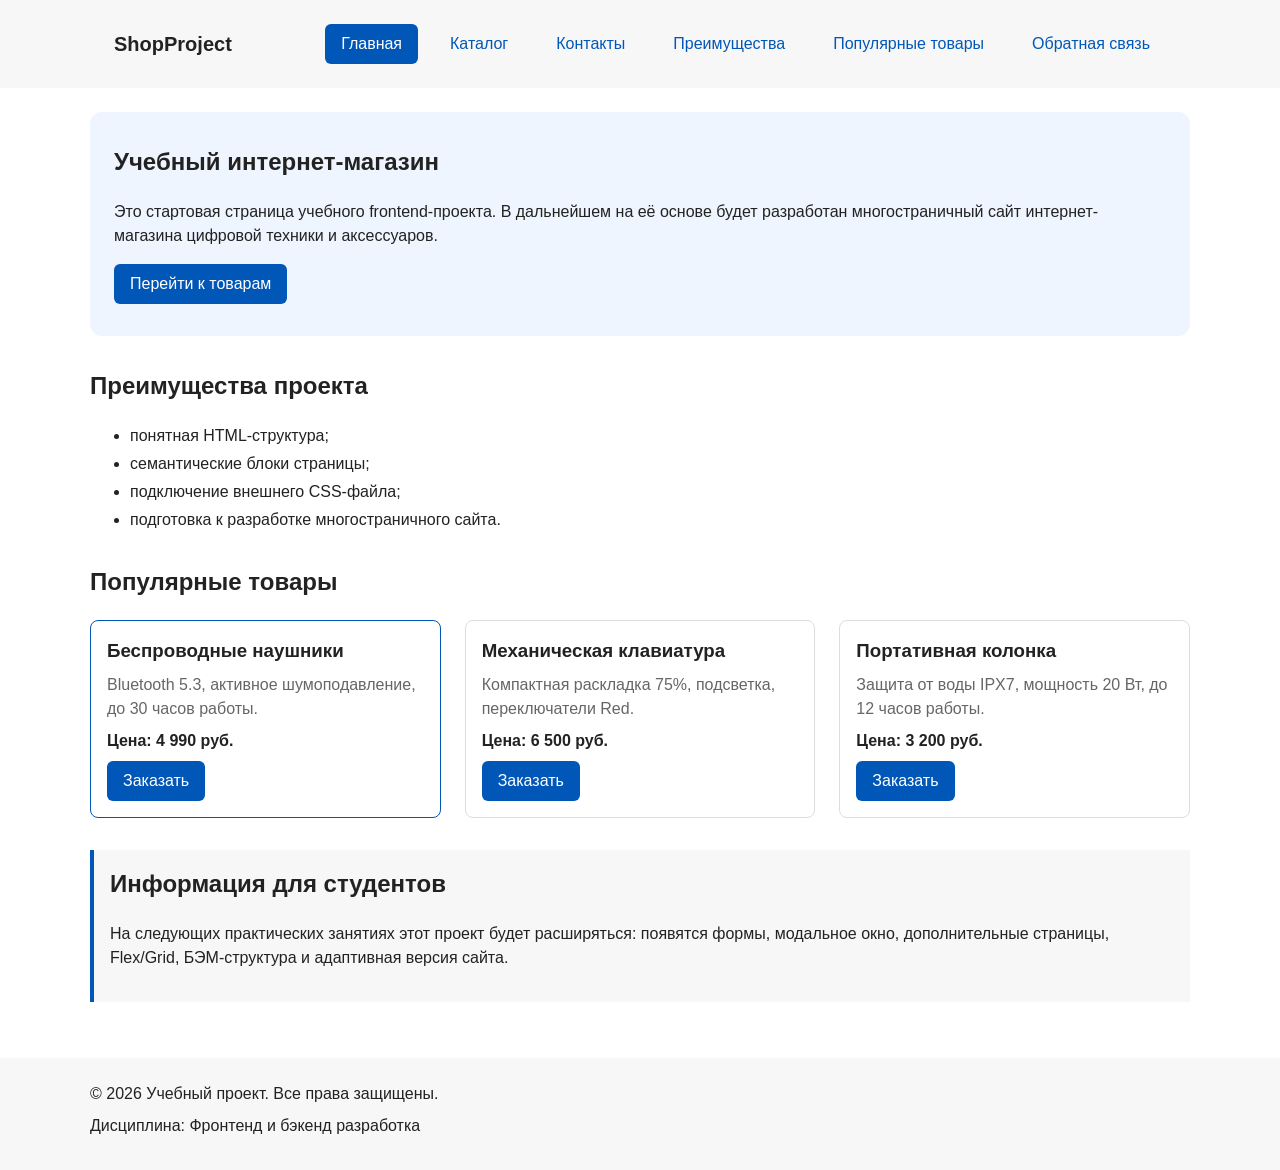
==== commit 7683e2e6: "refactor: apply BEM naming to CSS classes" ====
--- a/index.html
+++ b/index.html
@@ -14,18 +14,18 @@
   <script src="js/main.js" defer></script>
 </head>
 <body>
-  <header>
-    <div class="site-header">
-      <a class="site-logo" href="index.html">ShopProject</a>
+  <header class="site-header">
+    <div class="site-header__inner">
+      <a class="site-header__logo" href="index.html">ShopProject</a>
 
       <nav class="site-nav" aria-label="Основная навигация">
         <ul class="site-nav__list">
-          <li><a href="index.html">Главная</a></li>
-          <li><a href="catalog.html">Каталог</a></li>
-          <li><a href="contacts.html">Контакты</a></li>
-          <li><a href="index.html#advantages">Преимущества</a></li>
-          <li><a href="index.html#popular">Популярные товары</a></li>
-          <li><a href="index.html#contacts">Обратная связь</a></li>
+          <li class="site-nav__item"><a class="site-nav__link site-nav__link--active" href="index.html" aria-current="page">Главная</a></li>
+          <li class="site-nav__item"><a class="site-nav__link" href="catalog.html">Каталог</a></li>
+          <li class="site-nav__item"><a class="site-nav__link" href="contacts.html">Контакты</a></li>
+          <li class="site-nav__item"><a class="site-nav__link" href="index.html#advantages">Преимущества</a></li>
+          <li class="site-nav__item"><a class="site-nav__link" href="index.html#popular">Популярные товары</a></li>
+          <li class="site-nav__item"><a class="site-nav__link" href="index.html#contacts">Обратная связь</a></li>
         </ul>
       </nav>
     </div>
@@ -33,53 +33,53 @@
 
   <main>
     <section class="hero">
-      <h1>Учебный интернет-магазин</h1>
-      <p>
+      <h1 class="hero__title">Учебный интернет-магазин</h1>
+      <p class="hero__text">
         Это стартовая страница учебного frontend-проекта.
         В дальнейшем на её основе будет разработан многостраничный сайт
         интернет-магазина цифровой техники и аксессуаров.
       </p>
-      <a class="button" href="#popular">Перейти к товарам</a>
+      <a class="button button--primary hero__button" href="#popular">Перейти к товарам</a>
     </section>
 
     <section class="section" id="advantages">
-      <h2>Преимущества проекта</h2>
+      <h2 class="section__title">Преимущества проекта</h2>
 
       <ul class="advantages-list">
-        <li>понятная HTML-структура;</li>
-        <li>семантические блоки страницы;</li>
-        <li>подключение внешнего CSS-файла;</li>
-        <li>подготовка к разработке многостраничного сайта.</li>
+        <li class="advantages-list__item">понятная HTML-структура;</li>
+        <li class="advantages-list__item">семантические блоки страницы;</li>
+        <li class="advantages-list__item">подключение внешнего CSS-файла;</li>
+        <li class="advantages-list__item">подготовка к разработке многостраничного сайта.</li>
       </ul>
     </section>
 
     <section class="section" id="popular">
-      <h2>Популярные товары</h2>
+      <h2 class="section__title">Популярные товары</h2>
 
       <div class="products-grid">
-        <article class="product-card">
-          <h3>Беспроводные наушники</h3>
-          <p>Bluetooth 5.3, активное шумоподавление, до 30 часов работы.</p>
-          <p>Цена: 4 990 руб.</p>
-          <button class="button product-card__button" type="button" data-product="Беспроводные наушники">
+        <article class="product-card product-card--featured">
+          <h3 class="product-card__title">Беспроводные наушники</h3>
+          <p class="product-card__description">Bluetooth 5.3, активное шумоподавление, до 30 часов работы.</p>
+          <p class="product-card__price">Цена: 4 990 руб.</p>
+          <button class="button button--primary product-card__button" type="button" data-product="Беспроводные наушники">
             Заказать
           </button>
         </article>
 
         <article class="product-card">
-          <h3>Механическая клавиатура</h3>
-          <p>Компактная раскладка 75%, подсветка, переключатели Red.</p>
-          <p>Цена: 6 500 руб.</p>
-          <button class="button product-card__button" type="button" data-product="Механическая клавиатура">
+          <h3 class="product-card__title">Механическая клавиатура</h3>
+          <p class="product-card__description">Компактная раскладка 75%, подсветка, переключатели Red.</p>
+          <p class="product-card__price">Цена: 6 500 руб.</p>
+          <button class="button button--primary product-card__button" type="button" data-product="Механическая клавиатура">
             Заказать
           </button>
         </article>
 
         <article class="product-card">
-          <h3>Портативная колонка</h3>
-          <p>Защита от воды IPX7, мощность 20 Вт, до 12 часов работы.</p>
-          <p>Цена: 3 200 руб.</p>
-          <button class="button product-card__button" type="button" data-product="Портативная колонка">
+          <h3 class="product-card__title">Портативная колонка</h3>
+          <p class="product-card__description">Защита от воды IPX7, мощность 20 Вт, до 12 часов работы.</p>
+          <p class="product-card__price">Цена: 3 200 руб.</p>
+          <button class="button button--primary product-card__button" type="button" data-product="Портативная колонка">
             Заказать
           </button>
         </article>
@@ -91,8 +91,8 @@
     </section>
 
     <aside class="aside-info">
-      <h2>Информация для студентов</h2>
-      <p>
+      <h2 class="aside-info__title">Информация для студентов</h2>
+      <p class="aside-info__text">
         На следующих практических занятиях этот проект будет расширяться:
         появятся формы, модальное окно, дополнительные страницы, Flex/Grid,
         БЭМ-структура и адаптивная версия сайта.
@@ -100,20 +100,21 @@
     </aside>
   </main>
 
-  <footer id="contacts">
-    <p>&copy; 2026 Учебный проект. Все права защищены.</p>
-    <p>Дисциплина: Фронтенд и бэкенд разработка</p>
+  <footer class="site-footer" id="contacts">
+    <p class="site-footer__text">&copy; 2026 Учебный проект. Все права защищены.</p>
+    <p class="site-footer__text">Дисциплина: Фронтенд и бэкенд разработка</p>
   </footer>
 
   <dialog class="order-dialog" id="order-dialog" aria-labelledby="order-dialog-title">
-    <h2 id="order-dialog-title">Оформление заявки</h2>
+    <h2 class="order-dialog__title" id="order-dialog-title">Оформление заявки</h2>
 
     <form class="order-form" id="order-form" action="#" method="post" novalidate>
       <input id="selected-product" name="selected-product" type="hidden">
 
-      <div class="form-field">
-        <label for="order-name">Имя</label>
-        <input
+      <div class="order-form__field">
+        <label class="order-form__label" for="order-name">Имя</label>
+        <input
+          class="order-form__input"
           id="order-name"
           name="name"
           type="text"
@@ -124,9 +125,10 @@
         >
       </div>
 
-      <div class="form-field">
-        <label for="order-email">E-mail</label>
-        <input
+      <div class="order-form__field">
+        <label class="order-form__label" for="order-email">E-mail</label>
+        <input
+          class="order-form__input"
           id="order-email"
           name="email"
           type="email"
@@ -136,9 +138,10 @@
         >
       </div>
 
-      <div class="form-field">
-        <label for="order-phone">Телефон</label>
-        <input
+      <div class="order-form__field">
+        <label class="order-form__label" for="order-phone">Телефон</label>
+        <input
+          class="order-form__input"
           id="order-phone"
           name="phone"
           type="tel"
@@ -147,21 +150,22 @@
           pattern="^\+7 \(\d{3}\) \d{3}-\d{2}-\d{2}$"
           required
         >
-        <small>Формат: +7 (900) 000-00-00</small>
-      </div>
-
-      <div class="form-field">
-        <label for="order-date">Дата связи</label>
-        <input
+        <small class="order-form__hint">Формат: +7 (900) 000-00-00</small>
+      </div>
+
+      <div class="order-form__field">
+        <label class="order-form__label" for="order-date">Дата связи</label>
+        <input
+          class="order-form__input"
           id="order-date"
           name="date"
           type="date"
         >
       </div>
 
-      <div class="form-field">
-        <label for="order-topic">Тема заявки</label>
-        <select id="order-topic" name="topic" required>
+      <div class="order-form__field">
+        <label class="order-form__label" for="order-topic">Тема заявки</label>
+        <select class="order-form__select" id="order-topic" name="topic" required>
           <option value="">Выберите тему</option>
           <option value="product">Заказ товара</option>
           <option value="consultation">Консультация</option>
@@ -169,9 +173,10 @@
         </select>
       </div>
 
-      <div class="form-field">
-        <label for="order-comment">Комментарий</label>
+      <div class="order-form__field">
+        <label class="order-form__label" for="order-comment">Комментарий</label>
         <textarea
+          class="order-form__textarea"
           id="order-comment"
           name="comment"
           rows="4"
@@ -179,9 +184,10 @@
         ></textarea>
       </div>
 
-      <div class="form-field form-field--checkbox">
-        <label>
+      <div class="order-form__field order-form__field--checkbox">
+        <label class="order-form__checkbox-label">
           <input
+            class="order-form__checkbox"
             id="order-agreement"
             name="agreement"
             type="checkbox"
@@ -191,9 +197,9 @@
         </label>
       </div>
 
-      <div class="form-actions">
+      <div class="order-form__actions">
         <button class="button button--secondary" type="button" id="close-order-dialog">Закрыть</button>
-        <button class="button" type="submit">Отправить заявку</button>
+        <button class="button button--primary" type="submit">Отправить заявку</button>
       </div>
     </form>
   </dialog>
--- a/css/style.css
+++ b/css/style.css
@@ -40,16 +40,10 @@
    2. Базовые стили
    =============================== */
 
-/*
-  border-box: width включает content, padding и border.
-*/
 * {
   box-sizing: border-box;
 }
 
-/*
-  Плавная прокрутка к якорям.
-*/
 html {
   scroll-behavior: smooth;
 }
@@ -62,39 +56,9 @@
   background-color: var(--color-bg);
 }
 
-/*
-  Внутренние отступы основных областей страницы.
-*/
-header,
-main,
-footer {
+main {
   padding: var(--space-lg);
 }
-
-/*
-  Шапка и подвал используют нейтральный фон.
-*/
-header {
-  background-color: var(--color-surface);
-}
-
-footer {
-  background-color: var(--color-surface);
-}
-
-/*
-  Содержимое подвала выравнивается по той же ширине контейнера,
-  что и шапка и разделы страницы.
-*/
-footer > * {
-  max-width: var(--container-width);
-  margin-left: auto;
-  margin-right: auto;
-}
-
-/* ===============================
-   3. Общие элементы интерфейса
-   =============================== */
 
 a {
   color: var(--color-primary);
@@ -109,32 +73,45 @@
   outline-offset: 3px;
 }
 
-/*
-  Ссылка или кнопка, оформленная как кнопка.
-*/
+/* Подсветка раздела, к которому перешли по якорной ссылке */
+:target {
+  outline: 2px dashed var(--color-primary);
+  outline-offset: 4px;
+}
+
+/* ===============================
+   3. Блок button
+   =============================== */
+
 .button {
   display: inline-block;
   padding: var(--space-sm) var(--space-md);
-  color: var(--color-white);
-  background-color: var(--color-primary);
+  font: inherit;
   text-decoration: none;
-  font: inherit;
   border: none;
   border-radius: var(--radius-sm);
   cursor: pointer;
 }
 
-.button:hover {
+.button--primary {
+  color: var(--color-white);
+  background-color: var(--color-primary);
+}
+
+.button--primary:hover {
   color: var(--color-white);
   background-color: var(--color-primary-dark);
 }
 
-/*
-  Подсветка цели якорной ссылки (#advantages, #popular, #contacts).
-*/
-:target {
-  outline: 2px dashed var(--color-primary);
-  outline-offset: 4px;
+.button--secondary {
+  color: var(--color-primary);
+  background-color: transparent;
+  box-shadow: inset 0 0 0 1px var(--color-primary);
+}
+
+.button--secondary:hover {
+  color: var(--color-white);
+  background-color: var(--color-primary);
 }
 
 .button:active {
@@ -146,41 +123,21 @@
   outline-offset: 3px;
 }
 
-.button:disabled {
+.button:disabled,
+.button--disabled {
   opacity: 0.6;
   cursor: not-allowed;
 }
 
-/*
-  Неактивная кнопка не реагирует на наведение.
-*/
-.button:disabled:hover {
-  background-color: var(--color-primary);
-}
-
-/*
-  Второстепенная кнопка (например, «Закрыть» в модальном окне).
-*/
-.button--secondary {
-  color: var(--color-primary);
-  background-color: var(--color-white);
-  box-shadow: inset 0 0 0 1px var(--color-primary);
-}
-
-.button--secondary:hover {
-  color: var(--color-white);
-  background-color: var(--color-primary);
-}
-
-/* ===============================
-   4. Компоненты страницы
-   =============================== */
-
-/*
-  Шапка: логотип слева, меню справа (Flexbox).
-  flex-wrap переносит меню под логотип, если не хватает места.
-*/
+/* ===============================
+   4. Шапка, навигация, подвал
+   =============================== */
+
 .site-header {
+  background-color: var(--color-surface);
+}
+
+.site-header__inner {
   display: flex;
   flex-wrap: wrap;
   justify-content: space-between;
@@ -188,37 +145,32 @@
   gap: var(--space-md);
   max-width: var(--container-width);
   margin: 0 auto;
-}
-
-/*
-  Текстовый логотип.
-*/
-.site-logo {
+  padding: var(--space-lg);
+}
+
+.site-header__logo {
   font-size: 20px;
-  font-weight: bold;
+  font-weight: 700;
+  color: var(--color-text);
   text-decoration: none;
-  color: var(--color-text);
-}
-
-.site-logo:hover {
+}
+
+.site-header__logo:hover {
   color: var(--color-primary);
 }
 
-/*
-  Навигация: пункты меню в строку через Flexbox.
-*/
 .site-nav__list {
   display: flex;
   flex-wrap: wrap;
   justify-content: center;
   align-items: center;
   gap: var(--space-md);
+  margin: 0;
   padding: 0;
-  margin: 0;
   list-style: none;
 }
 
-.site-nav__list a {
+.site-nav__link {
   display: inline-block;
   padding: var(--space-sm) var(--space-md);
   color: var(--color-primary);
@@ -226,15 +178,35 @@
   border-radius: var(--radius-sm);
 }
 
-.site-nav__list a:hover {
+.site-nav__link:hover {
   color: var(--color-white);
   background-color: var(--color-primary);
 }
 
-/*
-  Хлебные крошки на внутренних страницах.
-  Текущая страница — span, разделитель добавляется через ::before.
-*/
+.site-nav__link:focus-visible {
+  outline: var(--focus-ring);
+  outline-offset: 3px;
+}
+
+.site-nav__link--active {
+  color: var(--color-white);
+  background-color: var(--color-primary);
+}
+
+.site-footer {
+  padding: var(--space-lg);
+  background-color: var(--color-surface);
+}
+
+.site-footer__text {
+  max-width: var(--container-width);
+  margin: 0 auto var(--space-sm);
+}
+
+/* ===============================
+   5. Компоненты страницы
+   =============================== */
+
 .breadcrumbs {
   max-width: var(--container-width);
   margin: 0 auto var(--space-md);
@@ -242,18 +214,15 @@
   color: var(--color-muted);
 }
 
-.breadcrumbs a {
+.breadcrumbs__link {
   color: var(--color-primary);
 }
 
-.breadcrumbs span::before {
+.breadcrumbs__current::before {
   content: " / ";
   color: var(--color-muted);
 }
 
-/*
-  Hero-блок — первый крупный блок страницы.
-*/
 .hero {
   max-width: var(--container-width);
   margin: 0 auto var(--space-xl);
@@ -262,35 +231,51 @@
   border-radius: var(--radius-lg);
 }
 
-/*
-  Общий класс для разделов страницы.
-*/
+.hero__title {
+  margin-top: 0;
+}
+
 .section {
   max-width: var(--container-width);
   margin: 0 auto var(--space-xl);
 }
 
-.section h2 {
-  margin-top: 0;
-}
-
-/*
-  Сетка карточек товаров (CSS Grid): три равные колонки.
-*/
+.section__title {
+  margin-top: 0;
+}
+
+.advantages-list__item {
+  margin-bottom: var(--space-xs);
+}
+
+.contacts-list__item {
+  margin-bottom: var(--space-xs);
+}
+
+.aside-info {
+  max-width: var(--container-width);
+  margin: 0 auto var(--space-xl);
+  padding: var(--space-md);
+  border-left: 4px solid var(--color-primary);
+  background-color: var(--color-surface);
+}
+
+.aside-info__title {
+  margin-top: 0;
+}
+
+/* Сетка карточек: отвечает только за расположение */
 .products-grid {
   display: grid;
   grid-template-columns: repeat(3, 1fr);
   gap: var(--space-lg);
 }
 
-/*
-  Карточка товара — flex-контейнер со столбцом элементов.
-*/
+/* Карточка товара: переиспользуемый блок */
 .product-card {
   display: flex;
   flex-direction: column;
   gap: var(--space-sm);
-  margin-bottom: 0;
   padding: var(--space-md);
   border: 1px solid var(--color-border);
   border-radius: var(--radius-md);
@@ -301,31 +286,47 @@
   border-color: var(--color-primary);
 }
 
-.product-card h3,
-.product-card p {
-  margin: 0;
-}
-
-/*
-  Кнопка прижимается к низу карточки и не растягивается по ширине,
-  поэтому кнопки в соседних карточках стоят на одной линии.
-*/
-.product-card .button {
+.product-card--featured {
+  border-color: var(--color-primary);
+}
+
+.product-card--discount {
+  border-color: var(--color-danger);
+}
+
+.product-card__title {
+  margin: 0;
+  color: var(--color-text);
+}
+
+.product-card__description {
+  margin: 0;
+  color: var(--color-muted);
+}
+
+.product-card__price {
+  margin: 0;
+  font-weight: 700;
+}
+
+.product-card--discount .product-card__price {
+  color: var(--color-danger);
+}
+
+.product-card__button {
   margin-top: auto;
   align-self: flex-start;
 }
 
-/*
-  Страница каталога: «фильтры + товары» через именованные области Grid.
-*/
+/* Страница каталога: фильтры + товары */
 .catalog-layout {
-  max-width: var(--container-width);
-  margin: 0 auto var(--space-xl);
   display: grid;
   grid-template-columns: 260px 1fr;
   grid-template-areas: "filters products";
   align-items: start;
   gap: var(--space-lg);
+  max-width: var(--container-width);
+  margin: 0 auto var(--space-xl);
 }
 
 .catalog-filters {
@@ -336,8 +337,7 @@
   background-color: var(--color-surface);
 }
 
-.catalog-filters h2,
-.catalog-products h2 {
+.catalog-filters__title {
   margin-top: 0;
 }
 
@@ -345,31 +345,32 @@
   grid-area: products;
 }
 
-/*
-  Форма фильтров: группы полей выстроены через Grid.
-*/
+.catalog-products__title {
+  margin-top: 0;
+}
+
 .filters-form {
   display: grid;
   gap: var(--space-md);
 }
 
-.filters-form fieldset {
+.filters-form__group {
   margin: 0;
   padding: var(--space-md);
   border: 1px solid var(--color-border);
   border-radius: var(--radius-sm);
 }
 
-.filters-form legend {
+.filters-form__legend {
   font-weight: 700;
 }
 
-.filters-form label {
+.filters-form__label {
   display: block;
   margin-bottom: var(--space-sm);
 }
 
-.filters-form input[type="number"] {
+.filters-form__input {
   width: 100%;
   margin-bottom: var(--space-sm);
   padding: 8px 10px;
@@ -378,28 +379,18 @@
   font: inherit;
 }
 
-.filters-form input[type="number"]:hover {
+.filters-form__input:hover {
   border-color: var(--color-primary);
 }
 
-.filters-form input:focus-visible {
+.filters-form__input:focus-visible,
+.filters-form__checkbox:focus-visible {
   outline: var(--focus-ring);
   outline-offset: 3px;
 }
 
-/*
-  Дополнительный информационный блок.
-*/
-.aside-info {
-  max-width: var(--container-width);
-  margin: 0 auto var(--space-xl);
-  padding: var(--space-md);
-  border-left: 4px solid var(--color-primary);
-  background-color: var(--color-surface);
-}
-
-/* ===============================
-   5. Форма и модальное окно
+/* ===============================
+   6. Модальное окно и форма заявки
    =============================== */
 
 .order-dialog {
@@ -413,18 +404,22 @@
   background-color: var(--color-backdrop);
 }
 
-.form-field {
+.order-dialog__title {
+  margin-top: 0;
+}
+
+.order-form__field {
   margin-bottom: var(--space-md);
 }
 
-.form-field label {
+.order-form__label {
   display: block;
   margin-bottom: var(--space-xs);
 }
 
-.form-field input,
-.form-field select,
-.form-field textarea {
+.order-form__input,
+.order-form__select,
+.order-form__textarea {
   width: 100%;
   padding: 10px 12px;
   border: 1px solid var(--color-border);
@@ -432,60 +427,45 @@
   font: inherit;
 }
 
-.form-field input[type="checkbox"] {
-  width: auto;
-}
-
-.form-field small {
+.order-form__input:hover,
+.order-form__select:hover,
+.order-form__textarea:hover {
+  border-color: var(--color-primary);
+}
+
+.order-form__input:focus-visible,
+.order-form__select:focus-visible,
+.order-form__textarea:focus-visible,
+.order-form__checkbox:focus-visible {
+  outline: var(--focus-ring);
+  outline-offset: 3px;
+}
+
+/* Поле с ошибкой: атрибут aria-invalid ставит js/main.js */
+.order-form__input[aria-invalid="true"],
+.order-form__select[aria-invalid="true"],
+.order-form__textarea[aria-invalid="true"] {
+  border-color: var(--color-danger);
+  background-color: var(--color-danger-bg);
+}
+
+.order-form__checkbox[aria-invalid="true"] {
+  outline: 2px solid var(--color-danger);
+}
+
+.order-form__hint {
   display: block;
   margin-top: var(--space-xs);
   color: var(--color-muted);
 }
 
-/*
-  Состояния полей формы.
-*/
-.form-field input:hover,
-.form-field select:hover,
-.form-field textarea:hover {
-  border-color: var(--color-primary);
-}
-
-.form-field input:focus-visible,
-.form-field select:focus-visible,
-.form-field textarea:focus-visible,
-.form-actions button:focus-visible {
-  outline: var(--focus-ring);
-  outline-offset: 3px;
-}
-
-.form-field input:disabled,
-.form-field select:disabled,
-.form-field textarea:disabled {
-  background-color: var(--color-surface);
-  cursor: not-allowed;
-}
-
-/*
-  Ошибочные поля (aria-invalid добавляется в js/main.js).
-  Селектор уточнён через .form-field, чтобы перебить .form-field input.
-*/
-.form-field [aria-invalid="true"] {
-  border-color: var(--color-danger);
-  background-color: var(--color-danger-bg);
-}
-
-.form-actions {
+.order-form__actions {
   display: flex;
   gap: var(--space-md);
   margin-top: var(--space-lg);
 }
 
-/*
-  Сообщение об успешной отправке.
-*/
 .success-message {
-  max-width: var(--container-width);
   margin: var(--space-lg) 0 0;
   padding: var(--space-md);
   border-left: 4px solid var(--color-success);
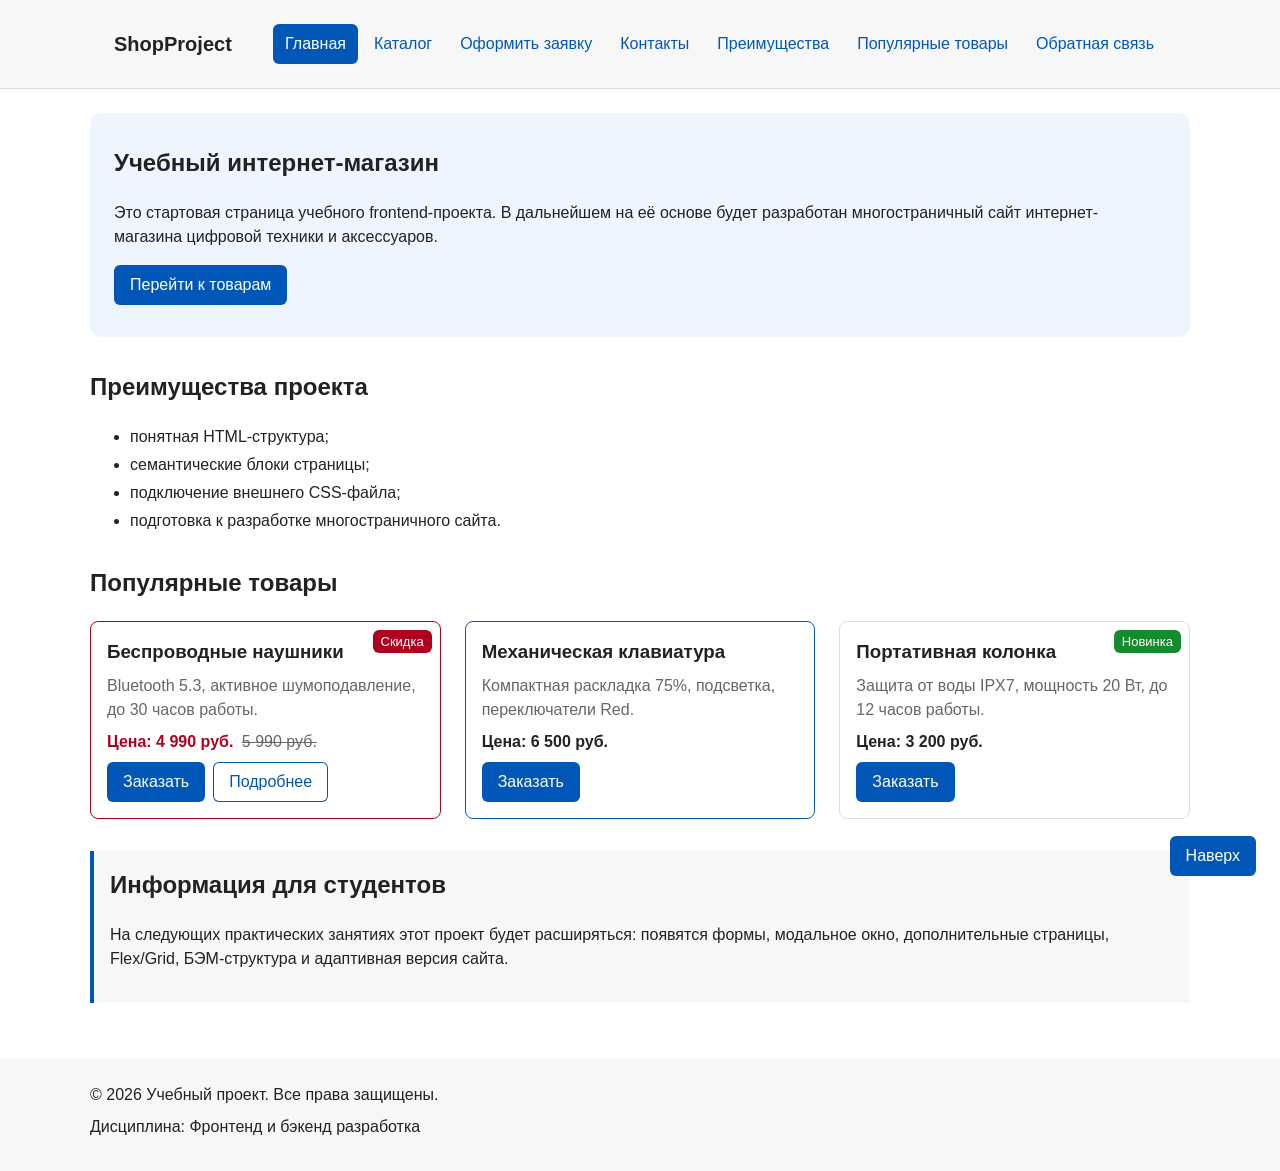
==== commit f502c4bd: "fix: prepare HTML CSS project for submission" ====
--- a/index.html
+++ b/index.html
@@ -22,6 +22,7 @@
         <ul class="site-nav__list">
           <li class="site-nav__item"><a class="site-nav__link site-nav__link--active" href="index.html" aria-current="page">Главная</a></li>
           <li class="site-nav__item"><a class="site-nav__link" href="catalog.html">Каталог</a></li>
+          <li class="site-nav__item"><a class="site-nav__link" href="order.html">Оформить заявку</a></li>
           <li class="site-nav__item"><a class="site-nav__link" href="contacts.html">Контакты</a></li>
           <li class="site-nav__item"><a class="site-nav__link" href="index.html#advantages">Преимущества</a></li>
           <li class="site-nav__item"><a class="site-nav__link" href="index.html#popular">Популярные товары</a></li>
@@ -57,16 +58,20 @@
       <h2 class="section__title">Популярные товары</h2>
 
       <div class="products-grid">
-        <article class="product-card product-card--featured">
+        <article class="product-card product-card--discount">
+          <span class="product-card__badge">Скидка</span>
           <h3 class="product-card__title">Беспроводные наушники</h3>
           <p class="product-card__description">Bluetooth 5.3, активное шумоподавление, до 30 часов работы.</p>
-          <p class="product-card__price">Цена: 4 990 руб.</p>
-          <button class="button button--primary product-card__button" type="button" data-product="Беспроводные наушники">
-            Заказать
-          </button>
+          <p class="product-card__price">Цена: 4 990 руб. <s class="product-card__old-price">5 990 руб.</s></p>
+          <div class="product-card__actions">
+            <button class="button button--primary product-card__button" type="button" data-product="Беспроводные наушники">
+              Заказать
+            </button>
+            <a class="button button--secondary" href="product.html">Подробнее</a>
+          </div>
         </article>
 
-        <article class="product-card">
+        <article class="product-card product-card--featured">
           <h3 class="product-card__title">Механическая клавиатура</h3>
           <p class="product-card__description">Компактная раскладка 75%, подсветка, переключатели Red.</p>
           <p class="product-card__price">Цена: 6 500 руб.</p>
@@ -76,6 +81,7 @@
         </article>
 
         <article class="product-card">
+          <span class="product-card__badge product-card__badge--new">Новинка</span>
           <h3 class="product-card__title">Портативная колонка</h3>
           <p class="product-card__description">Защита от воды IPX7, мощность 20 Вт, до 12 часов работы.</p>
           <p class="product-card__price">Цена: 3 200 руб.</p>
@@ -104,6 +110,8 @@
     <p class="site-footer__text">&copy; 2026 Учебный проект. Все права защищены.</p>
     <p class="site-footer__text">Дисциплина: Фронтенд и бэкенд разработка</p>
   </footer>
+
+  <a class="back-to-top" href="#">Наверх</a>
 
   <dialog class="order-dialog" id="order-dialog" aria-labelledby="order-dialog-title">
     <h2 class="order-dialog__title" id="order-dialog-title">Оформление заявки</h2>
--- a/css/style.css
+++ b/css/style.css
@@ -46,6 +46,8 @@
 
 html {
   scroll-behavior: smooth;
+  /* чтобы при переходе по якорю заголовок раздела не прятался под шапкой */
+  scroll-padding-top: 100px;
 }
 
 body {
@@ -133,8 +135,13 @@
    4. Шапка, навигация, подвал
    =============================== */
 
+/* sticky: шапка остаётся вверху окна при прокрутке, z-index - поверх содержимого */
 .site-header {
+  position: sticky;
+  top: 0;
+  z-index: 5;
   background-color: var(--color-surface);
+  border-bottom: 1px solid var(--color-border);
 }
 
 .site-header__inner {
@@ -164,7 +171,7 @@
   flex-wrap: wrap;
   justify-content: center;
   align-items: center;
-  gap: var(--space-md);
+  gap: var(--space-xs);
   margin: 0;
   padding: 0;
   list-style: none;
@@ -172,7 +179,7 @@
 
 .site-nav__link {
   display: inline-block;
-  padding: var(--space-sm) var(--space-md);
+  padding: var(--space-sm) 12px;
   color: var(--color-primary);
   text-decoration: none;
   border-radius: var(--radius-sm);
@@ -218,8 +225,11 @@
   color: var(--color-primary);
 }
 
+.breadcrumbs__link + .breadcrumbs__link::before,
 .breadcrumbs__current::before {
-  content: " / ";
+  content: "/";
+  display: inline-block;
+  margin: 0 var(--space-xs);
   color: var(--color-muted);
 }
 
@@ -272,7 +282,9 @@
 }
 
 /* Карточка товара: переиспользуемый блок */
+/* position: relative нужен, чтобы бейдж позиционировался относительно карточки */
 .product-card {
+  position: relative;
   display: flex;
   flex-direction: column;
   gap: var(--space-sm);
@@ -318,6 +330,36 @@
   align-self: flex-start;
 }
 
+/* Бейдж «Скидка» / «Новинка» в правом верхнем углу карточки */
+.product-card__badge {
+  position: absolute;
+  top: var(--space-sm);
+  right: var(--space-sm);
+  padding: 2px var(--space-sm);
+  font-size: 13px;
+  color: var(--color-white);
+  background-color: var(--color-danger);
+  border-radius: var(--radius-sm);
+}
+
+.product-card__badge--new {
+  background-color: var(--color-success);
+}
+
+.product-card__old-price {
+  margin-left: var(--space-xs);
+  font-weight: 400;
+  color: var(--color-muted);
+}
+
+/* Две кнопки в карточке: в строку и прижаты к низу */
+.product-card__actions {
+  display: flex;
+  flex-wrap: wrap;
+  gap: var(--space-sm);
+  margin-top: auto;
+}
+
 /* Страница каталога: фильтры + товары */
 .catalog-layout {
   display: grid;
@@ -471,3 +513,129 @@
   border-left: 4px solid var(--color-success);
   background-color: var(--color-success-bg);
 }
+
+/* ===============================
+   7. Страница товара
+   =============================== */
+
+.product {
+  display: grid;
+  grid-template-columns: 1fr 1fr;
+  gap: var(--space-xl);
+  max-width: var(--container-width);
+  margin: 0 auto var(--space-xl);
+}
+
+.product__gallery {
+  position: relative;
+}
+
+.product__image {
+  display: block;
+  width: 100%;
+  height: auto;
+  border: 1px solid var(--color-border);
+  border-radius: var(--radius-md);
+}
+
+.product__badge {
+  position: absolute;
+  top: var(--space-md);
+  left: var(--space-md);
+  padding: var(--space-xs) var(--space-sm);
+  color: var(--color-white);
+  background-color: var(--color-danger);
+  border-radius: var(--radius-sm);
+}
+
+.product__title {
+  margin-top: 0;
+}
+
+.product__category {
+  color: var(--color-muted);
+}
+
+.product__price {
+  font-size: 24px;
+  font-weight: 700;
+  color: var(--color-danger);
+}
+
+.product__old-price {
+  margin-left: var(--space-sm);
+  font-size: 16px;
+  font-weight: 400;
+  color: var(--color-muted);
+}
+
+.product__features {
+  margin-bottom: var(--space-lg);
+}
+
+.product-table {
+  width: 100%;
+  border-collapse: collapse;
+}
+
+.product-table__caption {
+  margin-bottom: var(--space-sm);
+  font-weight: 700;
+  text-align: left;
+}
+
+.product-table__cell {
+  padding: var(--space-sm) var(--space-md);
+  border: 1px solid var(--color-border);
+  text-align: left;
+}
+
+.product-table th {
+  background-color: var(--color-surface);
+}
+
+.product-table tbody tr:hover {
+  background-color: var(--color-surface-accent);
+}
+
+/* ===============================
+   8. Страница заявки
+   =============================== */
+
+.order-form--page {
+  max-width: 640px;
+}
+
+/* :user-invalid срабатывает после того, как пользователь ввёл неверное значение */
+.order-form--page .order-form__input:user-invalid,
+.order-form--page .order-form__select:user-invalid {
+  border-color: var(--color-danger);
+  background-color: var(--color-danger-bg);
+}
+
+/* ===============================
+   9. Кнопка «Наверх»
+   =============================== */
+
+/* fixed: кнопка всегда в правом нижнем углу окна, z-index - поверх содержимого */
+.back-to-top {
+  position: fixed;
+  right: var(--space-lg);
+  bottom: var(--space-lg);
+  z-index: 10;
+  padding: var(--space-sm) var(--space-md);
+  color: var(--color-white);
+  text-decoration: none;
+  background-color: var(--color-primary);
+  border-radius: var(--radius-sm);
+}
+
+.back-to-top:hover {
+  color: var(--color-white);
+  background-color: var(--color-primary-dark);
+}
+
+.back-to-top:focus-visible {
+  outline: var(--focus-ring);
+  outline-offset: 3px;
+}
